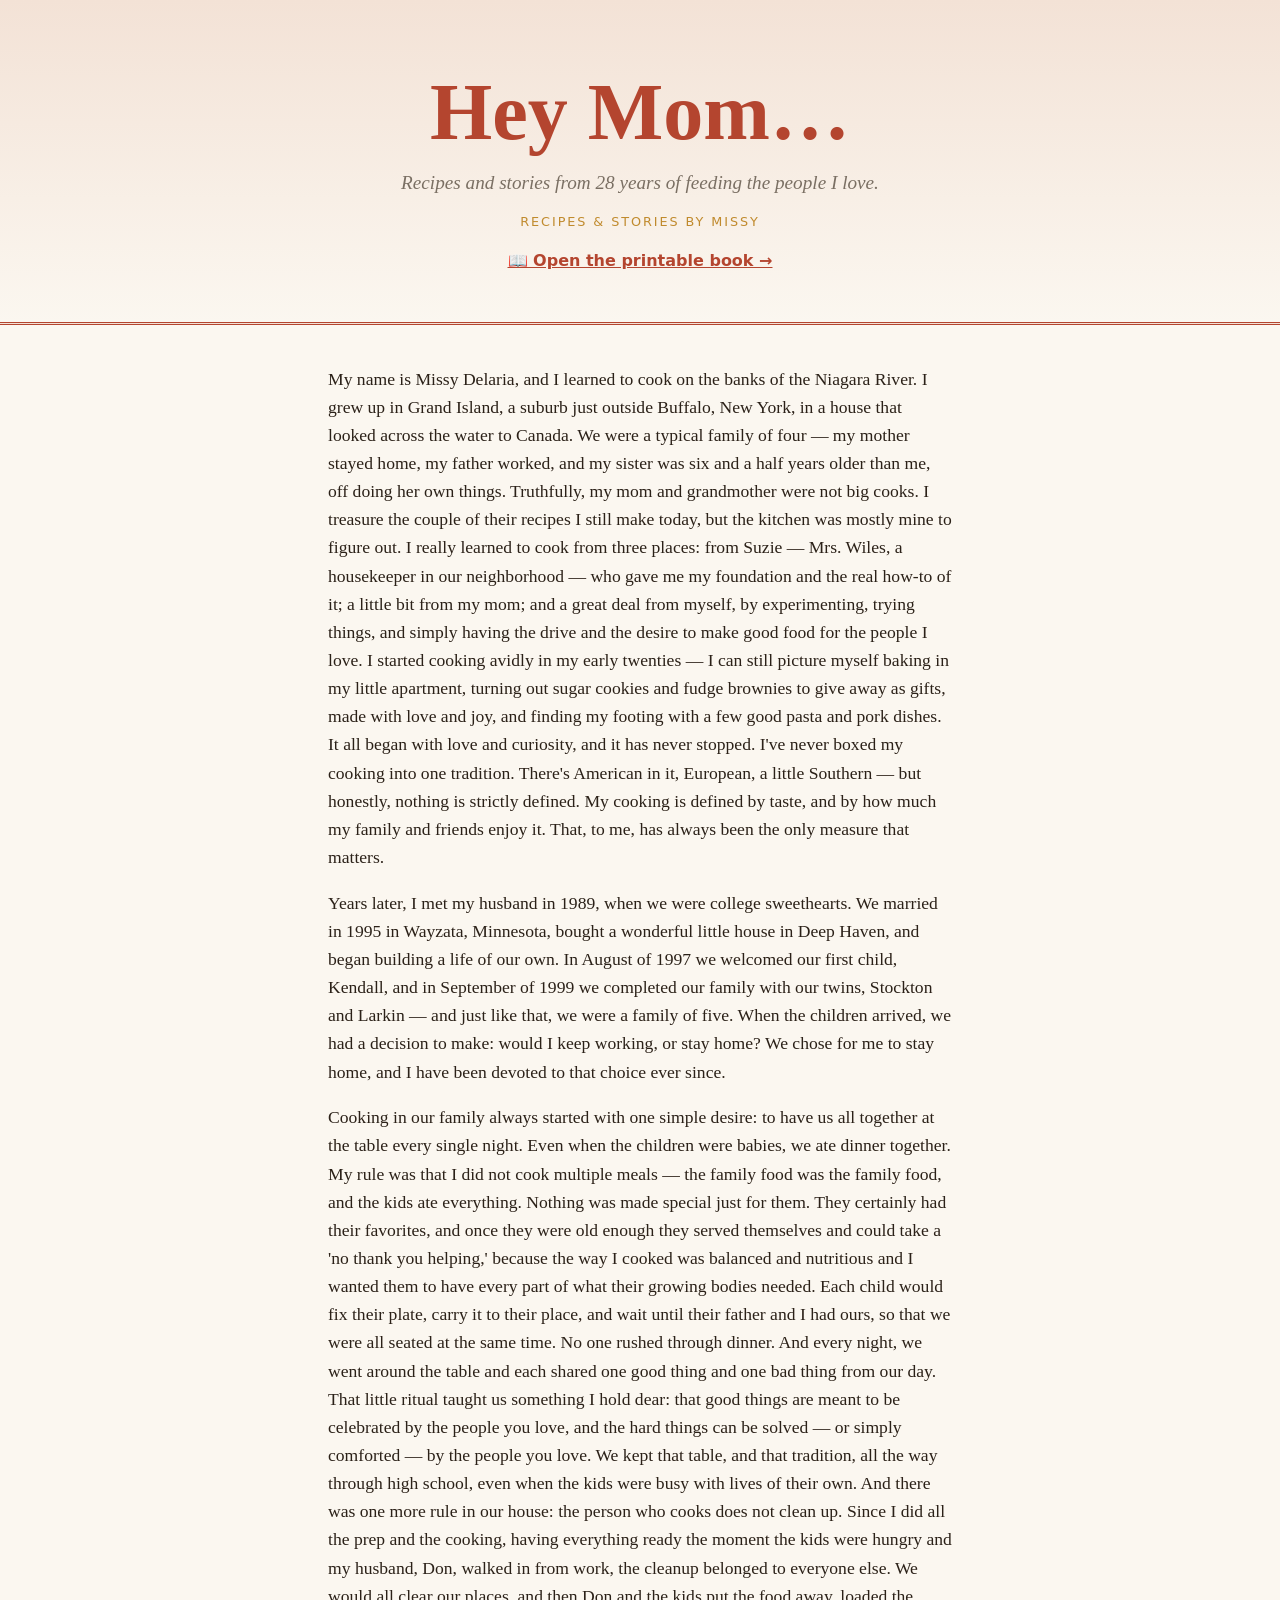
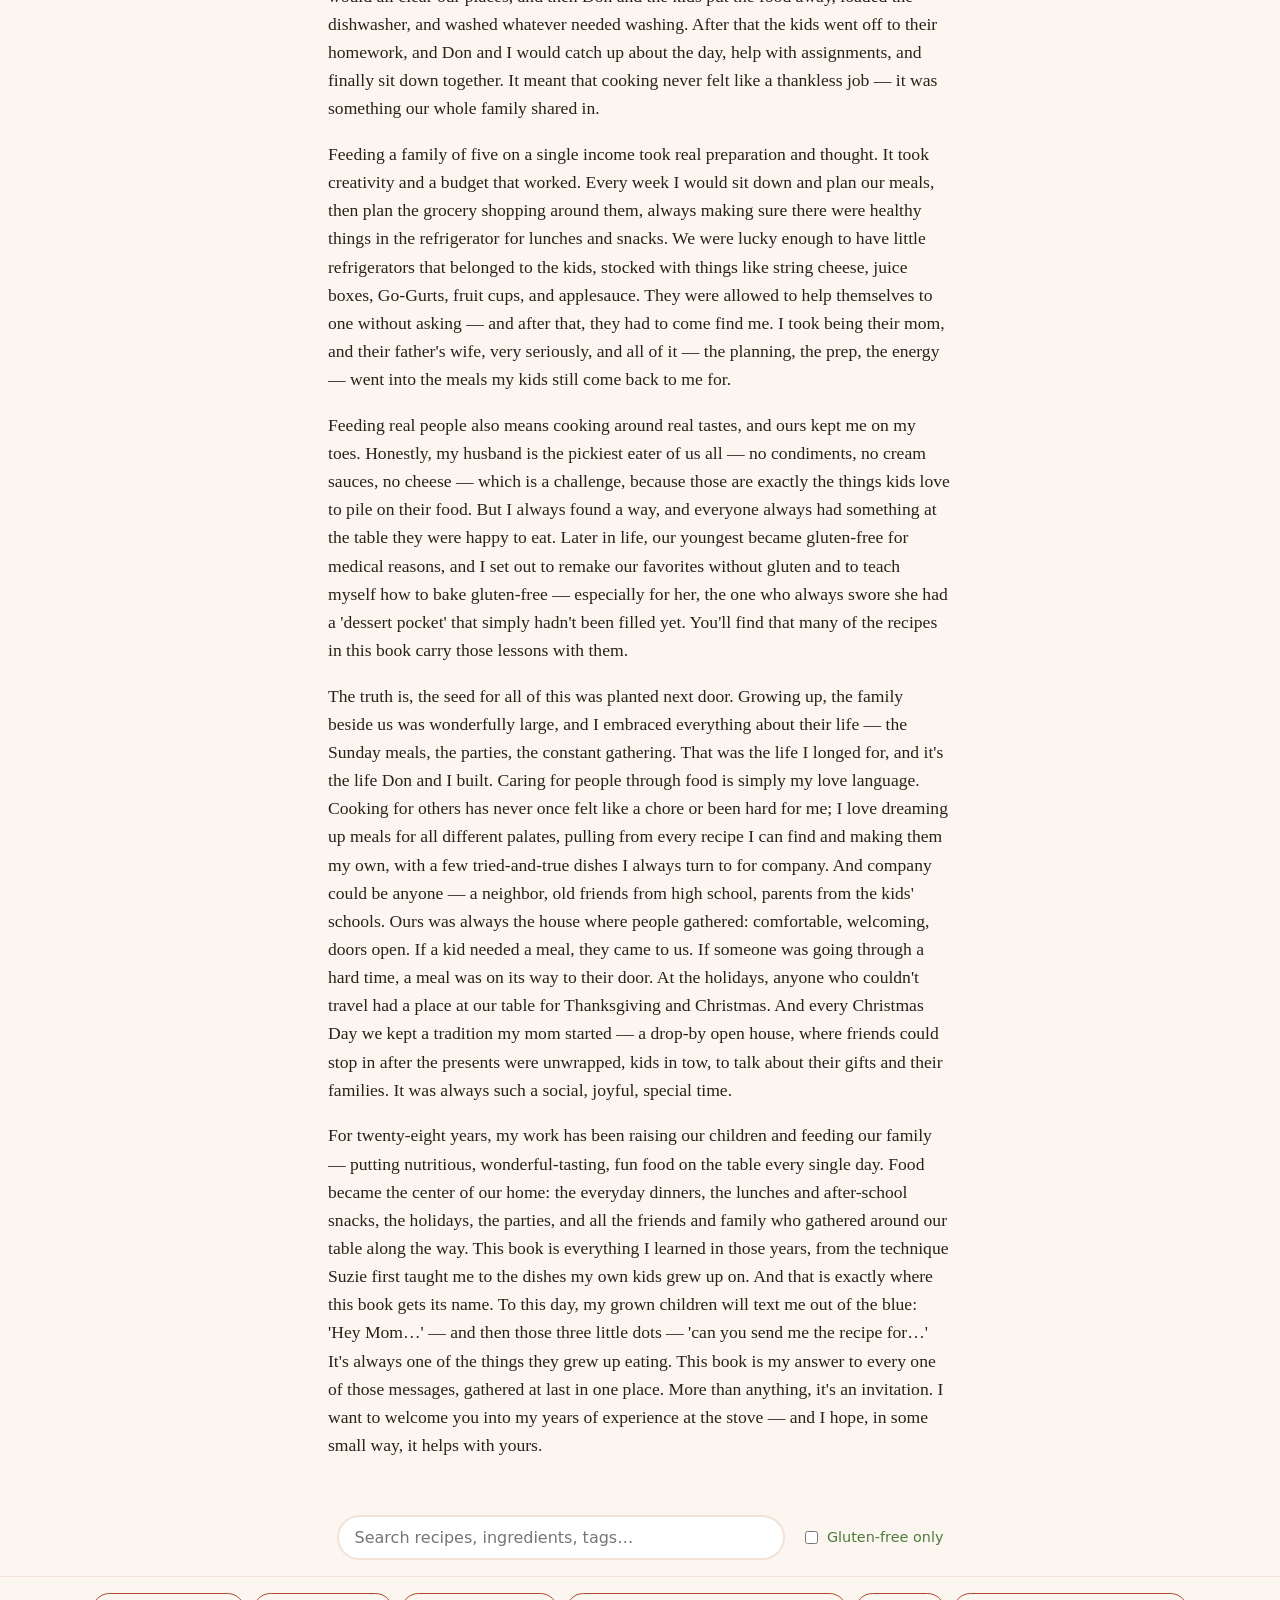
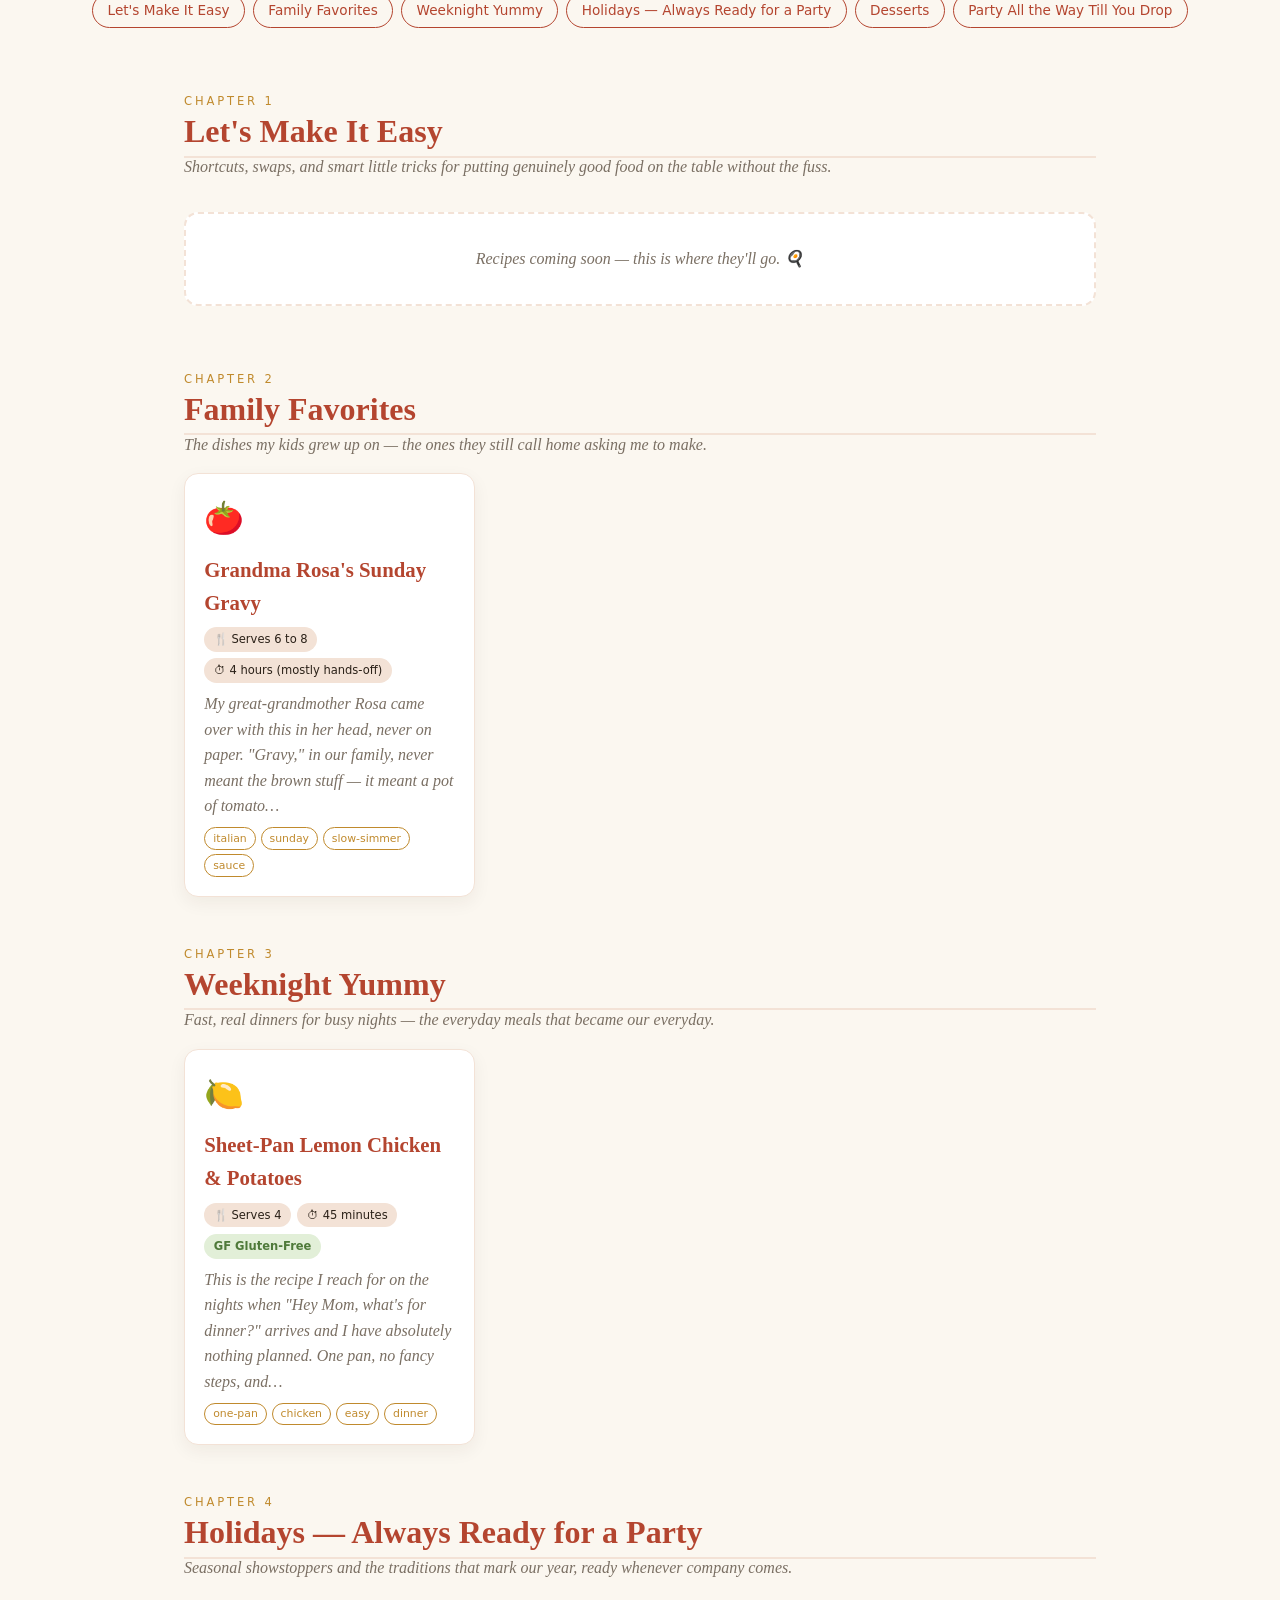
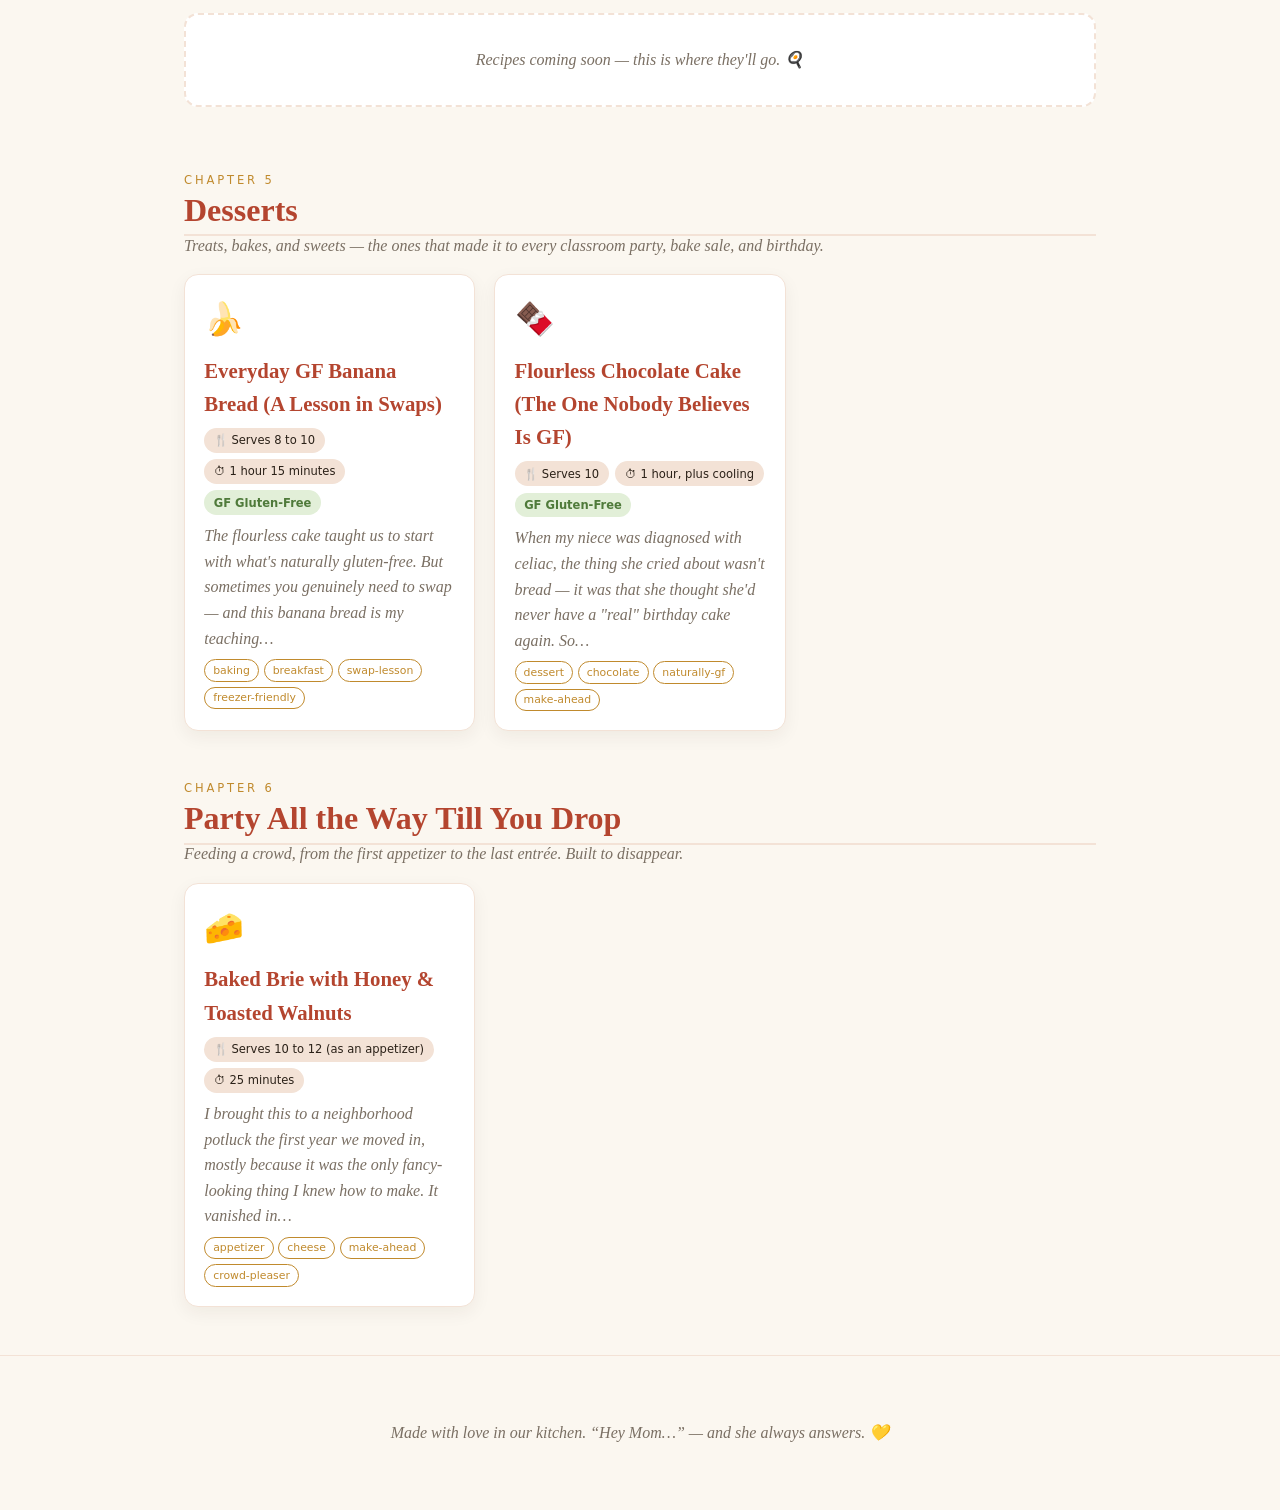
==== docs/index.html @ 6f86fcac "Add hospitality/love-language paragraph and Christmas open house to intro" ====
<!DOCTYPE html>
<html lang="en">
<head>
<meta charset="utf-8">
<meta name="viewport" content="width=device-width, initial-scale=1">
<title>Hey Mom… — Recipes and stories from 28 years of feeding the people I love.</title>
<link rel="stylesheet" href="styles.css">
</head>
<body class="web">
<header class="hero">
  <h1>Hey Mom…</h1>
  <p class="subtitle">Recipes and stories from 28 years of feeding the people I love.</p>
  <p class="byline">recipes &amp; stories by Missy</p>
  <p class="print-link"><a href="book.html">📖 Open the printable book →</a></p>
</header>

<section class="intro"><p>My name is Missy Delaria, and I learned to cook on the banks of the Niagara River. I grew up in Grand Island, a suburb just outside Buffalo, New York, in a house that looked across the water to Canada. We were a typical family of four — my mother stayed home, my father worked, and my sister was six and a half years older than me, off doing her own things. Truthfully, my mom and grandmother were not big cooks. I treasure the couple of their recipes I still make today, but the kitchen was mostly mine to figure out. I really learned to cook from three places: from Suzie — Mrs. Wiles, a housekeeper in our neighborhood — who gave me my foundation and the real how-to of it; a little bit from my mom; and a great deal from myself, by experimenting, trying things, and simply having the drive and the desire to make good food for the people I love. I started cooking avidly in my early twenties — I can still picture myself baking in my little apartment, turning out sugar cookies and fudge brownies to give away as gifts, made with love and joy, and finding my footing with a few good pasta and pork dishes. It all began with love and curiosity, and it has never stopped. I&#x27;ve never boxed my cooking into one tradition. There&#x27;s American in it, European, a little Southern — but honestly, nothing is strictly defined. My cooking is defined by taste, and by how much my family and friends enjoy it. That, to me, has always been the only measure that matters.</p><p>Years later, I met my husband in 1989, when we were college sweethearts. We married in 1995 in Wayzata, Minnesota, bought a wonderful little house in Deep Haven, and began building a life of our own. In August of 1997 we welcomed our first child, Kendall, and in September of 1999 we completed our family with our twins, Stockton and Larkin — and just like that, we were a family of five. When the children arrived, we had a decision to make: would I keep working, or stay home? We chose for me to stay home, and I have been devoted to that choice ever since.</p><p>Cooking in our family always started with one simple desire: to have us all together at the table every single night. Even when the children were babies, we ate dinner together. My rule was that I did not cook multiple meals — the family food was the family food, and the kids ate everything. Nothing was made special just for them. They certainly had their favorites, and once they were old enough they served themselves and could take a &#x27;no thank you helping,&#x27; because the way I cooked was balanced and nutritious and I wanted them to have every part of what their growing bodies needed. Each child would fix their plate, carry it to their place, and wait until their father and I had ours, so that we were all seated at the same time. No one rushed through dinner. And every night, we went around the table and each shared one good thing and one bad thing from our day. That little ritual taught us something I hold dear: that good things are meant to be celebrated by the people you love, and the hard things can be solved — or simply comforted — by the people you love. We kept that table, and that tradition, all the way through high school, even when the kids were busy with lives of their own. And there was one more rule in our house: the person who cooks does not clean up. Since I did all the prep and the cooking, having everything ready the moment the kids were hungry and my husband, Don, walked in from work, the cleanup belonged to everyone else. We would all clear our places, and then Don and the kids put the food away, loaded the dishwasher, and washed whatever needed washing. After that the kids went off to their homework, and Don and I would catch up about the day, help with assignments, and finally sit down together. It meant that cooking never felt like a thankless job — it was something our whole family shared in.</p><p>Feeding a family of five on a single income took real preparation and thought. It took creativity and a budget that worked. Every week I would sit down and plan our meals, then plan the grocery shopping around them, always making sure there were healthy things in the refrigerator for lunches and snacks. We were lucky enough to have little refrigerators that belonged to the kids, stocked with things like string cheese, juice boxes, Go-Gurts, fruit cups, and applesauce. They were allowed to help themselves to one without asking — and after that, they had to come find me. I took being their mom, and their father&#x27;s wife, very seriously, and all of it — the planning, the prep, the energy — went into the meals my kids still come back to me for.</p><p>Feeding real people also means cooking around real tastes, and ours kept me on my toes. Honestly, my husband is the pickiest eater of us all — no condiments, no cream sauces, no cheese — which is a challenge, because those are exactly the things kids love to pile on their food. But I always found a way, and everyone always had something at the table they were happy to eat. Later in life, our youngest became gluten-free for medical reasons, and I set out to remake our favorites without gluten and to teach myself how to bake gluten-free — especially for her, the one who always swore she had a &#x27;dessert pocket&#x27; that simply hadn&#x27;t been filled yet. You&#x27;ll find that many of the recipes in this book carry those lessons with them.</p><p>The truth is, the seed for all of this was planted next door. Growing up, the family beside us was wonderfully large, and I embraced everything about their life — the Sunday meals, the parties, the constant gathering. That was the life I longed for, and it&#x27;s the life Don and I built. Caring for people through food is simply my love language. Cooking for others has never once felt like a chore or been hard for me; I love dreaming up meals for all different palates, pulling from every recipe I can find and making them my own, with a few tried-and-true dishes I always turn to for company. And company could be anyone — a neighbor, old friends from high school, parents from the kids&#x27; schools. Ours was always the house where people gathered: comfortable, welcoming, doors open. If a kid needed a meal, they came to us. If someone was going through a hard time, a meal was on its way to their door. At the holidays, anyone who couldn&#x27;t travel had a place at our table for Thanksgiving and Christmas. And every Christmas Day we kept a tradition my mom started — a drop-by open house, where friends could stop in after the presents were unwrapped, kids in tow, to talk about their gifts and their families. It was always such a social, joyful, special time.</p><p>For twenty-eight years, my work has been raising our children and feeding our family — putting nutritious, wonderful-tasting, fun food on the table every single day. Food became the center of our home: the everyday dinners, the lunches and after-school snacks, the holidays, the parties, and all the friends and family who gathered around our table along the way. This book is everything I learned in those years, from the technique Suzie first taught me to the dishes my own kids grew up on. And that is exactly where this book gets its name. To this day, my grown children will text me out of the blue: &#x27;Hey Mom…&#x27; — and then those three little dots — &#x27;can you send me the recipe for…&#x27; It&#x27;s always one of the things they grew up eating. This book is my answer to every one of those messages, gathered at last in one place. More than anything, it&#x27;s an invitation. I want to welcome you into my years of experience at the stove — and I hope, in some small way, it helps with yours.</p></section>

<div class="controls">
  <input type="search" id="search" placeholder="Search recipes, ingredients, tags…" aria-label="Search recipes">
  <label class="gf-toggle"><input type="checkbox" id="gf-only"> Gluten-free only</label>
</div>

<nav class="section-nav"><a href="#let-s-make-it-easy">Let&#x27;s Make It Easy</a><a href="#family-favorites">Family Favorites</a><a href="#weeknight-yummy">Weeknight Yummy</a><a href="#holidays-always-ready-for-a-party">Holidays — Always Ready for a Party</a><a href="#desserts">Desserts</a><a href="#party-all-the-way-till-you-drop">Party All the Way Till You Drop</a></nav>

<main>
<section class="sec-block" id="let-s-make-it-easy"><p class="chapter-no">Chapter 1</p><h2>Let&#x27;s Make It Easy</h2><p class="sec-blurb">Shortcuts, swaps, and smart little tricks for putting genuinely good food on the table without the fuss.</p><div class="card-grid"><p class="coming-soon">Recipes coming soon — this is where they'll go. 🍳</p></div></section><section class="sec-block" id="family-favorites"><p class="chapter-no">Chapter 2</p><h2>Family Favorites</h2><p class="sec-blurb">The dishes my kids grew up on — the ones they still call home asking me to make.</p><div class="card-grid"><details class="card" data-gf="false" data-search="grandma rosa&#x27;s sunday gravy family favorites italian sunday slow-simmer sauce comfort"><summary><span class="card-hero">🍅</span><span class="card-title">Grandma Rosa&#x27;s Sunday Gravy</span><span class="card-meta"><span class="meta-chip">🍴 Serves 6 to 8</span><span class="meta-chip">⏱ 4 hours (mostly hands-off)</span></span><span class="card-teaser">My great-grandmother Rosa came over with this in her head, never on paper. &quot;Gravy,&quot; in our family, never meant the brown stuff — it meant a pot of tomato…</span><span class="tag-row"><span class="tag">italian</span><span class="tag">sunday</span><span class="tag">slow-simmer</span><span class="tag">sauce</span></span></summary><div class="card-body"><div class="story"><p>My great-grandmother Rosa came over with this in her head, never on paper. &quot;Gravy,&quot; in our family, never meant the brown stuff — it meant a pot of tomato sauce simmering with meat from before church until after. The whole house smelled like Sunday. The rule she gave my mother, who gave it to me, was this: never rush the gravy, and always taste it with bread you&#x27;ve torn, not cut. I have no idea why the bread has to be torn. I do it anyway.</p></div><div class="cook"><div class="ingredients"><h3>Ingredients</h3><ul><li>2 tablespoons olive oil</li><li>1 lb pork spare ribs or a pork shoulder chunk</li><li>6 Italian sausages</li><li>1 onion, finely chopped</li><li>4 cloves garlic, minced</li><li>2 tablespoons tomato paste</li><li>2 (28 oz) cans whole peeled tomatoes, crushed by hand</li><li>1 cup water (swirl it in the cans to get every bit)</li><li>2 teaspoons salt, plus more to taste</li><li>A small handful of fresh basil</li><li>A pinch of sugar, only if the tomatoes are sharp</li></ul></div><div class="steps"><h3>Steps</h3><ol><li>Heat the oil in a heavy pot. Brown the pork and sausage on all sides, then set them aside. Don&#x27;t crowd the pot.</li><li>Lower the heat. Cook the onion in the drippings until soft and golden, about 8 minutes, then add the garlic for one more minute.</li><li>Stir in the tomato paste and let it darken for a minute or two — this is where the deep flavor hides.</li><li>Add the crushed tomatoes, the swirl water, and the salt. Return the meat to the pot.</li><li>Bring to a bare bubble, then drop to the lowest simmer. Partly cover and cook 3 to 4 hours, stirring now and then so the bottom doesn&#x27;t catch.</li><li>Pull the meat out, tear the basil in, taste, and adjust salt (and that pinch of sugar if needed). Serve the sauce over pasta and the meat on a platter alongside.</li></ol></div></div><div class="make-your-own"><h3>✨ Make It Your Own</h3><ul><li>No pork? Use beef short ribs, meatballs, or skip the meat entirely and add mushrooms for body.</li><li>Want it weeknight-fast? Brown just the sausage, skip the long braise, and simmer 45 minutes.</li><li>We like it smooth; my sister likes it chunky. Blend half, or none, to your taste.</li><li>A parmesan rind dropped in while it simmers adds a savory depth that&#x27;s hard to name and easy to love.</li></ul></div><div class="notes"><h3>Notes</h3><p>This freezes beautifully. I make a double batch and freeze flat in bags so a Sunday dinner is never more than a reheat away.</p></div></div></details></div></section><section class="sec-block" id="weeknight-yummy"><p class="chapter-no">Chapter 3</p><h2>Weeknight Yummy</h2><p class="sec-blurb">Fast, real dinners for busy nights — the everyday meals that became our everyday.</p><div class="card-grid"><details class="card" data-gf="true" data-search="sheet-pan lemon chicken &amp; potatoes weeknight yummy one-pan chicken easy dinner kid-friendly"><summary><span class="card-hero">🍋</span><span class="card-title">Sheet-Pan Lemon Chicken &amp; Potatoes</span><span class="card-meta"><span class="meta-chip">🍴 Serves 4</span><span class="meta-chip">⏱ 45 minutes</span><span class="meta-chip gf">GF Gluten-Free</span></span><span class="card-teaser">This is the recipe I reach for on the nights when &quot;Hey Mom, what&#x27;s for dinner?&quot; arrives and I have absolutely nothing planned. One pan, no fancy steps, and…</span><span class="tag-row"><span class="tag">one-pan</span><span class="tag">chicken</span><span class="tag">easy</span><span class="tag">dinner</span></span></summary><div class="card-body"><div class="story"><p>This is the recipe I reach for on the nights when &quot;Hey Mom, what&#x27;s for dinner?&quot; arrives and I have absolutely nothing planned. One pan, no fancy steps, and the oven does the work while I referee homework. It has saved more weeknights than I can count, and it tastes like I tried much harder than I did.</p></div><div class="cook"><div class="ingredients"><h3>Ingredients</h3><ul><li>6 bone-in, skin-on chicken thighs</li><li>1.5 lbs baby potatoes, halved</li><li>1 lemon (half juiced, half sliced into thin rounds)</li><li>3 tablespoons olive oil</li><li>4 cloves garlic, smashed</li><li>1 teaspoon dried oregano</li><li>1 teaspoon salt</li><li>Plenty of black pepper</li><li>A handful of fresh parsley, chopped, to finish</li></ul></div><div class="steps"><h3>Steps</h3><ol><li>Heat the oven to 425°F (220°C).</li><li>On a large sheet pan, toss the potatoes with 2 tablespoons oil, half the garlic, salt, and pepper. Push them to the edges.</li><li>Rub the chicken with the remaining oil, oregano, lemon juice, salt, and pepper. Nestle it skin-side up in the middle, tuck the lemon slices and remaining garlic around it.</li><li>Roast 35 to 40 minutes, until the chicken reads 175°F and the skin is crisp and the potatoes are tender.</li><li>Scatter parsley over the top and bring the whole pan to the table.</li></ol></div></div><div class="make-your-own"><h3>✨ Make It Your Own</h3><ul><li>Swap the potatoes for any sturdy vegetable — carrots, fennel, green beans (add green beans in the last 15 minutes so they don&#x27;t shrivel).</li><li>Boneless thighs work too; just check them at 25 minutes.</li><li>Make it Greek with a handful of olives and a crumble of feta at the end, or Moroccan with a teaspoon of cumin and a pinch of cinnamon.</li><li>This is already gluten-free — serve it with crusty bread only if your table can have it.</li></ul></div><div class="notes"><h3>Notes</h3><p>The lemon slices get a little crispy and caramelized in the oven. The kids fight over them. Make extra.</p></div></div></details></div></section><section class="sec-block" id="holidays-always-ready-for-a-party"><p class="chapter-no">Chapter 4</p><h2>Holidays — Always Ready for a Party</h2><p class="sec-blurb">Seasonal showstoppers and the traditions that mark our year, ready whenever company comes.</p><div class="card-grid"><p class="coming-soon">Recipes coming soon — this is where they'll go. 🍳</p></div></section><section class="sec-block" id="desserts"><p class="chapter-no">Chapter 5</p><h2>Desserts</h2><p class="sec-blurb">Treats, bakes, and sweets — the ones that made it to every classroom party, bake sale, and birthday.</p><div class="card-grid"><details class="card" data-gf="true" data-search="everyday gf banana bread (a lesson in swaps) desserts baking breakfast swap-lesson freezer-friendly kid-friendly"><summary><span class="card-hero">🍌</span><span class="card-title">Everyday GF Banana Bread (A Lesson in Swaps)</span><span class="card-meta"><span class="meta-chip">🍴 Serves 8 to 10</span><span class="meta-chip">⏱ 1 hour 15 minutes</span><span class="meta-chip gf">GF Gluten-Free</span></span><span class="card-teaser">The flourless cake taught us to start with what&#x27;s naturally gluten-free. But sometimes you genuinely need to swap — and this banana bread is my teaching…</span><span class="tag-row"><span class="tag">baking</span><span class="tag">breakfast</span><span class="tag">swap-lesson</span><span class="tag">freezer-friendly</span></span></summary><div class="card-body"><div class="story"><p>The flourless cake taught us to start with what&#x27;s naturally gluten-free. But sometimes you genuinely need to swap — and this banana bread is my teaching loaf for exactly that. The secret isn&#x27;t one magic flour; it&#x27;s understanding what gluten <em>did</em> in the original recipe (it gave structure and a little chew) and replacing that job, not just the flour. A good 1:1 GF blend that already contains xanthan gum does most of the work. The rest is a few small habits. Once you learn them here, you can convert almost any quick bread, muffin, or pancake in your old recipe box.</p></div><div class="cook"><div class="ingredients"><h3>Ingredients</h3><ul><li>3 very ripe bananas, mashed (the browner, the better)</li><li>1/3 cup melted butter or neutral oil</li><li>3/4 cup brown sugar</li><li>2 large eggs</li><li>1 teaspoon vanilla</li><li>1 3/4 cups gluten-free 1:1 baking flour (one that includes xanthan gum)</li><li>1 teaspoon baking soda</li><li>1/2 teaspoon salt</li><li>1/2 teaspoon cinnamon</li></ul></div><div class="steps"><h3>Steps</h3><ol><li>Heat the oven to 350°F (175°C) and line a loaf pan with parchment.</li><li>Mash the bananas in a big bowl, then stir in the melted butter, brown sugar, eggs, and vanilla.</li><li>Add the GF flour, baking soda, salt, and cinnamon. Stir just until no dry streaks remain — GF batters don&#x27;t get tough, but overmixing still makes them gummy.</li><li><strong>The key teaching:</strong> let the batter rest 10 to 15 minutes before baking. This lets the GF starches hydrate, which is the difference between gritty and tender.</li><li>Pour into the pan and bake 55 to 65 minutes, until a toothpick comes out clean. GF loaves often need a few extra minutes — trust the toothpick, not the clock.</li><li>Cool in the pan 15 minutes, then lift out and cool fully before slicing (slicing warm GF bread makes it crumble).</li></ol></div></div><div class="make-your-own"><h3>✨ Make It Your Own</h3><ul><li><strong>The swap lesson, generalized:</strong> to convert one of your own quick breads, replace the wheat flour 1:1 with a GF blend, add a 10-minute batter rest, and expect a slightly longer bake. That&#x27;s 90% of it.</li><li>Fold in chocolate chips, walnuts, or blueberries.</li><li>No GF blend on hand? A mix of 1 cup oat flour + 3/4 cup almond flour works, though the crumb is denser.</li><li>Make it dairy-free with oil, and confirm your oats/flours are certified GF if needed.</li></ul></div><div class="notes"><h3>Notes</h3><p>Slices freeze perfectly. I wrap them individually so a GF breakfast is one toaster-cycle away on a busy morning.</p></div></div></details><details class="card" data-gf="true" data-search="flourless chocolate cake (the one nobody believes is gf) desserts dessert chocolate naturally-gf make-ahead celebration"><summary><span class="card-hero">🍫</span><span class="card-title">Flourless Chocolate Cake (The One Nobody Believes Is GF)</span><span class="card-meta"><span class="meta-chip">🍴 Serves 10</span><span class="meta-chip">⏱ 1 hour, plus cooling</span><span class="meta-chip gf">GF Gluten-Free</span></span><span class="card-teaser">When my niece was diagnosed with celiac, the thing she cried about wasn&#x27;t bread — it was that she thought she&#x27;d never have a &quot;real&quot; birthday cake again. So…</span><span class="tag-row"><span class="tag">dessert</span><span class="tag">chocolate</span><span class="tag">naturally-gf</span><span class="tag">make-ahead</span></span></summary><div class="card-body"><div class="story"><p>When my niece was diagnosed with celiac, the thing she cried about wasn&#x27;t bread — it was that she thought she&#x27;d never have a &quot;real&quot; birthday cake again. So I went looking, and I learned the most freeing lesson in gluten-free baking: the best GF desserts often aren&#x27;t substitutes at all. This cake never had flour to begin with. She blew out the candles, took one bite, and said &quot;this is better.&quot; It is. This is the first of my gluten-free teachings: start with what&#x27;s naturally gluten-free before you reach for a swap.</p></div><div class="cook"><div class="ingredients"><h3>Ingredients</h3><ul><li>8 oz good dark chocolate (70%), chopped</li><li>1 cup (2 sticks) unsalted butter</li><li>1 1/4 cups granulated sugar</li><li>1/2 teaspoon salt</li><li>1 tablespoon vanilla extract</li><li>6 large eggs</li><li>1 cup unsweetened cocoa powder, plus more for dusting</li></ul></div><div class="steps"><h3>Steps</h3><ol><li>Heat the oven to 350°F (175°C). Butter a 9-inch springform pan and line the bottom with parchment.</li><li>Melt the chocolate and butter together gently — a double boiler or short microwave bursts — and stir smooth.</li><li>Whisk in the sugar, salt, and vanilla. Let it cool for a couple of minutes so it doesn&#x27;t cook the eggs.</li><li>Whisk in the eggs one at a time until the batter is glossy, then sift in the cocoa and fold just until combined.</li><li>Pour into the pan and bake 35 to 40 minutes, until the top is set with a thin crust and the center is just barely firm.</li><li>Cool completely in the pan, then dust with cocoa. It&#x27;s even better the next day.</li></ol></div></div><div class="make-your-own"><h3>✨ Make It Your Own</h3><ul><li>A teaspoon of espresso powder deepens the chocolate without tasting like coffee.</li><li>Add the grated zest of an orange, or a pinch of cinnamon and cayenne for a Mexican-chocolate version.</li><li>Serve with whipped cream and raspberries, or a scoop of ice cream for the kids.</li><li>Naturally gluten-free already — just confirm your cocoa and chocolate are certified GF if cross-contamination is a concern.</li></ul></div><div class="notes"><h3>Notes</h3><p>A clean knife wiped between slices gives those bakery-perfect wedges. Warm the knife under hot water for the cleanest cut.</p></div></div></details></div></section><section class="sec-block" id="party-all-the-way-till-you-drop"><p class="chapter-no">Chapter 6</p><h2>Party All the Way Till You Drop</h2><p class="sec-blurb">Feeding a crowd, from the first appetizer to the last entrée. Built to disappear.</p><div class="card-grid"><details class="card" data-gf="false" data-search="baked brie with honey &amp; toasted walnuts party all the way till you drop appetizer cheese make-ahead crowd-pleaser holiday"><summary><span class="card-hero">🧀</span><span class="card-title">Baked Brie with Honey &amp; Toasted Walnuts</span><span class="card-meta"><span class="meta-chip">🍴 Serves 10 to 12 (as an appetizer)</span><span class="meta-chip">⏱ 25 minutes</span></span><span class="card-teaser">I brought this to a neighborhood potluck the first year we moved in, mostly because it was the only fancy-looking thing I knew how to make. It vanished in…</span><span class="tag-row"><span class="tag">appetizer</span><span class="tag">cheese</span><span class="tag">make-ahead</span><span class="tag">crowd-pleaser</span></span></summary><div class="card-body"><div class="story"><p>I brought this to a neighborhood potluck the first year we moved in, mostly because it was the only fancy-looking thing I knew how to make. It vanished in about nine minutes, and three people asked for the recipe before I had my coat off. It has been my &quot;introduce myself to new people&quot; dish ever since. It looks like effort; it is barely any.</p></div><div class="cook"><div class="ingredients"><h3>Ingredients</h3><ul><li>1 wheel of brie (8 to 12 oz)</li><li>1/3 cup honey</li><li>1/2 cup walnuts, roughly chopped</li><li>2 tablespoons dried cranberries</li><li>A sprig of fresh rosemary, leaves chopped</li><li>Crackers, sliced baguette, and apple slices, to serve</li></ul></div><div class="steps"><h3>Steps</h3><ol><li>Heat the oven to 350°F (175°C). Place the brie on a parchment-lined baking dish (or a small cast-iron skillet for drama).</li><li>Bake 12 to 15 minutes, until the center gives way when you press it gently — soft but not collapsed.</li><li>While it bakes, toast the walnuts in a dry pan until fragrant, about 4 minutes.</li><li>Move the warm brie to a serving board. Drizzle with honey, then pile on the walnuts, cranberries, and rosemary.</li><li>Serve immediately with crackers, bread, and apple slices for dipping and scooping.</li></ol></div></div><div class="make-your-own"><h3>✨ Make It Your Own</h3><ul><li>For a gluten-free spread, serve with seed crackers, apple and pear slices, and cucumber rounds instead of bread.</li><li>Swap the topping with the seasons: figs and balsamic in late summer, hot pepper jelly for a kick, or brown sugar and pecans for a dessert-y version.</li><li>Wrap the whole wheel in puff pastry before baking if you want the showstopper version (not gluten-free).</li></ul></div><div class="notes"><h3>Notes</h3><p>You can assemble the toppings ahead and bake the brie right as guests arrive. Warm cheese waits for no one — serve it the moment it hits the board.</p></div></div></details></div></section>
<p class="no-results" id="no-results" hidden>No recipes match that search yet. Try fewer words.</p>
</main>

<footer>
  <p>Made with love in our kitchen. “Hey Mom…” — and she always answers. 💛</p>
</footer>

<script>
const search = document.getElementById('search');
const gfOnly = document.getElementById('gf-only');
const cards = Array.from(document.querySelectorAll('.card'));
const blocks = Array.from(document.querySelectorAll('.sec-block'));
const noResults = document.getElementById('no-results');

function applyFilters() {
  const q = search.value.trim().toLowerCase();
  const gf = gfOnly.checked;
  let visible = 0;
  cards.forEach(card => {
    const matchesText = !q || card.dataset.search.includes(q);
    const matchesGf = !gf || card.dataset.gf === 'true';
    const show = matchesText && matchesGf;
    card.hidden = !show;
    if (show) visible++;
  });
  blocks.forEach(block => {
    const any = block.querySelectorAll('.card:not([hidden])').length > 0;
    block.hidden = !any;
  });
  noResults.hidden = visible !== 0;
}

search.addEventListener('input', applyFilters);
gfOnly.addEventListener('change', applyFilters);
</script>
</body>
</html>
---- docs/styles.css ----
:root {
  --ink: #2b2118;
  --paper: #fbf7f0;
  --accent: #b4452f;
  --accent-soft: #f3e2d6;
  --gold: #c08a2d;
  --green: #4f7a3a;
  --muted: #7a6f63;
  --serif: 'Iowan Old Style', 'Palatino Linotype', Palatino, Georgia, serif;
  --sans: 'Avenir Next', 'Segoe UI', system-ui, sans-serif;
}

* { box-sizing: border-box; }

body {
  margin: 0;
  color: var(--ink);
  background: var(--paper);
  font-family: var(--serif);
  line-height: 1.6;
}

h1, h2, h3 { font-family: var(--serif); line-height: 1.2; }

a { color: var(--accent); }

/* ---------- Web hero ---------- */
.hero {
  text-align: center;
  padding: 4rem 1.5rem 2rem;
  background: linear-gradient(180deg, var(--accent-soft), var(--paper));
  border-bottom: 3px double var(--accent);
}
.hero h1 { font-size: clamp(2.8rem, 8vw, 5rem); margin: 0; color: var(--accent); }
.subtitle { font-style: italic; font-size: 1.2rem; color: var(--muted); margin: .5rem auto; max-width: 36rem; }
.byline { font-family: var(--sans); letter-spacing: .15em; text-transform: uppercase; font-size: .8rem; color: var(--gold); }
.print-link a { font-family: var(--sans); font-weight: 600; }

.intro {
  max-width: 42rem;
  margin: 2.5rem auto;
  padding: 0 1.5rem;
  font-size: 1.1rem;
}

/* ---------- Controls ---------- */
.controls {
  position: sticky;
  top: 0;
  z-index: 10;
  display: flex;
  flex-wrap: wrap;
  gap: 1rem;
  align-items: center;
  justify-content: center;
  padding: 1rem;
  background: rgba(251, 247, 240, .95);
  backdrop-filter: blur(6px);
  border-bottom: 1px solid var(--accent-soft);
}
#search {
  font-family: var(--sans);
  font-size: 1rem;
  padding: .7rem 1rem;
  width: min(28rem, 80vw);
  border: 2px solid var(--accent-soft);
  border-radius: 999px;
  background: #fff;
}
#search:focus { outline: none; border-color: var(--accent); }
.gf-toggle { font-family: var(--sans); font-size: .9rem; color: var(--green); display: flex; align-items: center; gap: .4rem; }

.section-nav {
  display: flex;
  flex-wrap: wrap;
  gap: .5rem;
  justify-content: center;
  padding: 1rem;
}
.section-nav a {
  font-family: var(--sans);
  font-size: .85rem;
  text-decoration: none;
  padding: .35rem .9rem;
  border: 1px solid var(--accent);
  border-radius: 999px;
}
.section-nav a:hover { background: var(--accent); color: #fff; }

main { max-width: 60rem; margin: 0 auto; padding: 0 1.5rem 3rem; }

.sec-block { margin-top: 3rem; }
.sec-block h2 { color: var(--accent); font-size: 2rem; border-bottom: 2px solid var(--accent-soft); padding-bottom: .3rem; margin: .1rem 0; }
.sec-blurb { font-style: italic; color: var(--muted); margin-top: -.3rem; }
.chapter-no { font-family: var(--sans); letter-spacing: .25em; text-transform: uppercase; font-size: .72rem; color: var(--gold); margin: 0; }
.coming-soon { grid-column: 1 / -1; text-align: center; color: var(--muted); font-style: italic; background: #fff; border: 2px dashed var(--accent-soft); border-radius: 14px; padding: 2rem; }

.card-grid { display: grid; grid-template-columns: repeat(auto-fill, minmax(16rem, 1fr)); gap: 1.2rem; }

.card {
  background: #fff;
  border: 1px solid var(--accent-soft);
  border-radius: 14px;
  box-shadow: 0 6px 18px rgba(43, 33, 24, .06);
  overflow: hidden;
  transition: transform .15s ease, box-shadow .15s ease;
}
.card[open] { grid-column: 1 / -1; box-shadow: 0 10px 30px rgba(43, 33, 24, .12); }
.card:hover { transform: translateY(-2px); }
.card summary { list-style: none; cursor: pointer; padding: 1.2rem; display: grid; gap: .5rem; }
.card summary::-webkit-details-marker { display: none; }
.card-hero { font-size: 2rem; }
.card-title { font-size: 1.3rem; font-weight: 700; color: var(--accent); }
.card-meta { display: flex; flex-wrap: wrap; gap: .4rem; }
.meta-chip { font-family: var(--sans); font-size: .72rem; background: var(--accent-soft); padding: .2rem .6rem; border-radius: 999px; color: var(--ink); }
.meta-chip.gf { background: #e2efd8; color: var(--green); font-weight: 700; }
.card-teaser { color: var(--muted); font-style: italic; }
.tag-row { display: flex; flex-wrap: wrap; gap: .3rem; }
.tag { font-family: var(--sans); font-size: .68rem; color: var(--gold); border: 1px solid var(--gold); padding: .1rem .5rem; border-radius: 999px; }

.card-body { padding: 0 1.5rem 1.5rem; border-top: 1px dashed var(--accent-soft); }

.no-results { text-align: center; color: var(--muted); font-style: italic; margin-top: 3rem; }

/* ---------- Shared recipe content ---------- */
.story { font-style: italic; color: #5a4a3a; margin: 1.2rem 0; }
.cook { display: grid; grid-template-columns: 1fr 1.4fr; gap: 1.5rem; margin: 1rem 0; }
.cook h3, .make-your-own h3, .notes h3 { color: var(--accent); font-size: 1.1rem; margin-bottom: .4rem; }
.ingredients ul { list-style: none; padding-left: 0; }
.ingredients li { padding: .3rem 0; border-bottom: 1px dotted var(--accent-soft); }
.steps ol { padding-left: 1.2rem; }
.steps li { margin-bottom: .6rem; }
.make-your-own {
  background: linear-gradient(135deg, #fdf6e9, #f6ead9);
  border-left: 4px solid var(--gold);
  border-radius: 0 10px 10px 0;
  padding: 1rem 1.2rem;
  margin: 1.2rem 0;
}
.make-your-own h3 { color: var(--gold); }
.notes { color: var(--muted); margin-top: 1rem; }

footer { text-align: center; padding: 3rem 1.5rem; color: var(--muted); font-style: italic; border-top: 1px solid var(--accent-soft); }

@media (max-width: 640px) {
  .cook { grid-template-columns: 1fr; }
}

/* ---------- Printable book ---------- */
body.book { background: #fff; }
.toolbar {
  display: flex; justify-content: space-between; align-items: center;
  padding: 1rem 1.5rem; position: sticky; top: 0; background: #fff;
  border-bottom: 1px solid var(--accent-soft); font-family: var(--sans);
}
.toolbar button { font: inherit; cursor: pointer; background: var(--accent); color: #fff; border: none; padding: .6rem 1.2rem; border-radius: 999px; }
.book .cover, .book .book-intro, .book .toc, .book .book-recipe, .book .book-section-divider {
  max-width: 42rem; margin: 0 auto; padding: 2rem 1.5rem;
}
.book .cover { text-align: center; padding-top: 5rem; }
.book .cover h1 { font-size: 4rem; color: var(--accent); margin: 0; }
.book .toc ul { list-style: none; padding-left: 0; }
.toc-section { font-weight: 700; color: var(--accent); margin-top: 1rem; }
.toc-recipe { margin-left: 1rem; padding: .15rem 0; }
.book-section-divider { text-align: center; }
.book-section-divider h2 { color: var(--accent); font-size: 2.4rem; }
.recipe-head { text-align: center; border-bottom: 2px solid var(--accent-soft); padding-bottom: 1rem; }
.recipe-hero { font-size: 2.5rem; display: block; }
.recipe-head h2 { color: var(--accent); margin: .3rem 0; }
.recipe-meta { display: flex; gap: .5rem; justify-content: center; flex-wrap: wrap; }

@media print {
  .no-print { display: none !important; }
  body.book { font-size: 11pt; }
  .book .cover { page-break-after: always; }
  .book .toc { page-break-after: always; }
  .book-section-divider { page-break-before: always; padding-top: 6rem; }
  .book-recipe { page-break-before: always; }
  .make-your-own { background: #f6ead9 !important; -webkit-print-color-adjust: exact; print-color-adjust: exact; }
  a { color: var(--ink); text-decoration: none; }
  @page { margin: 2cm; }
}
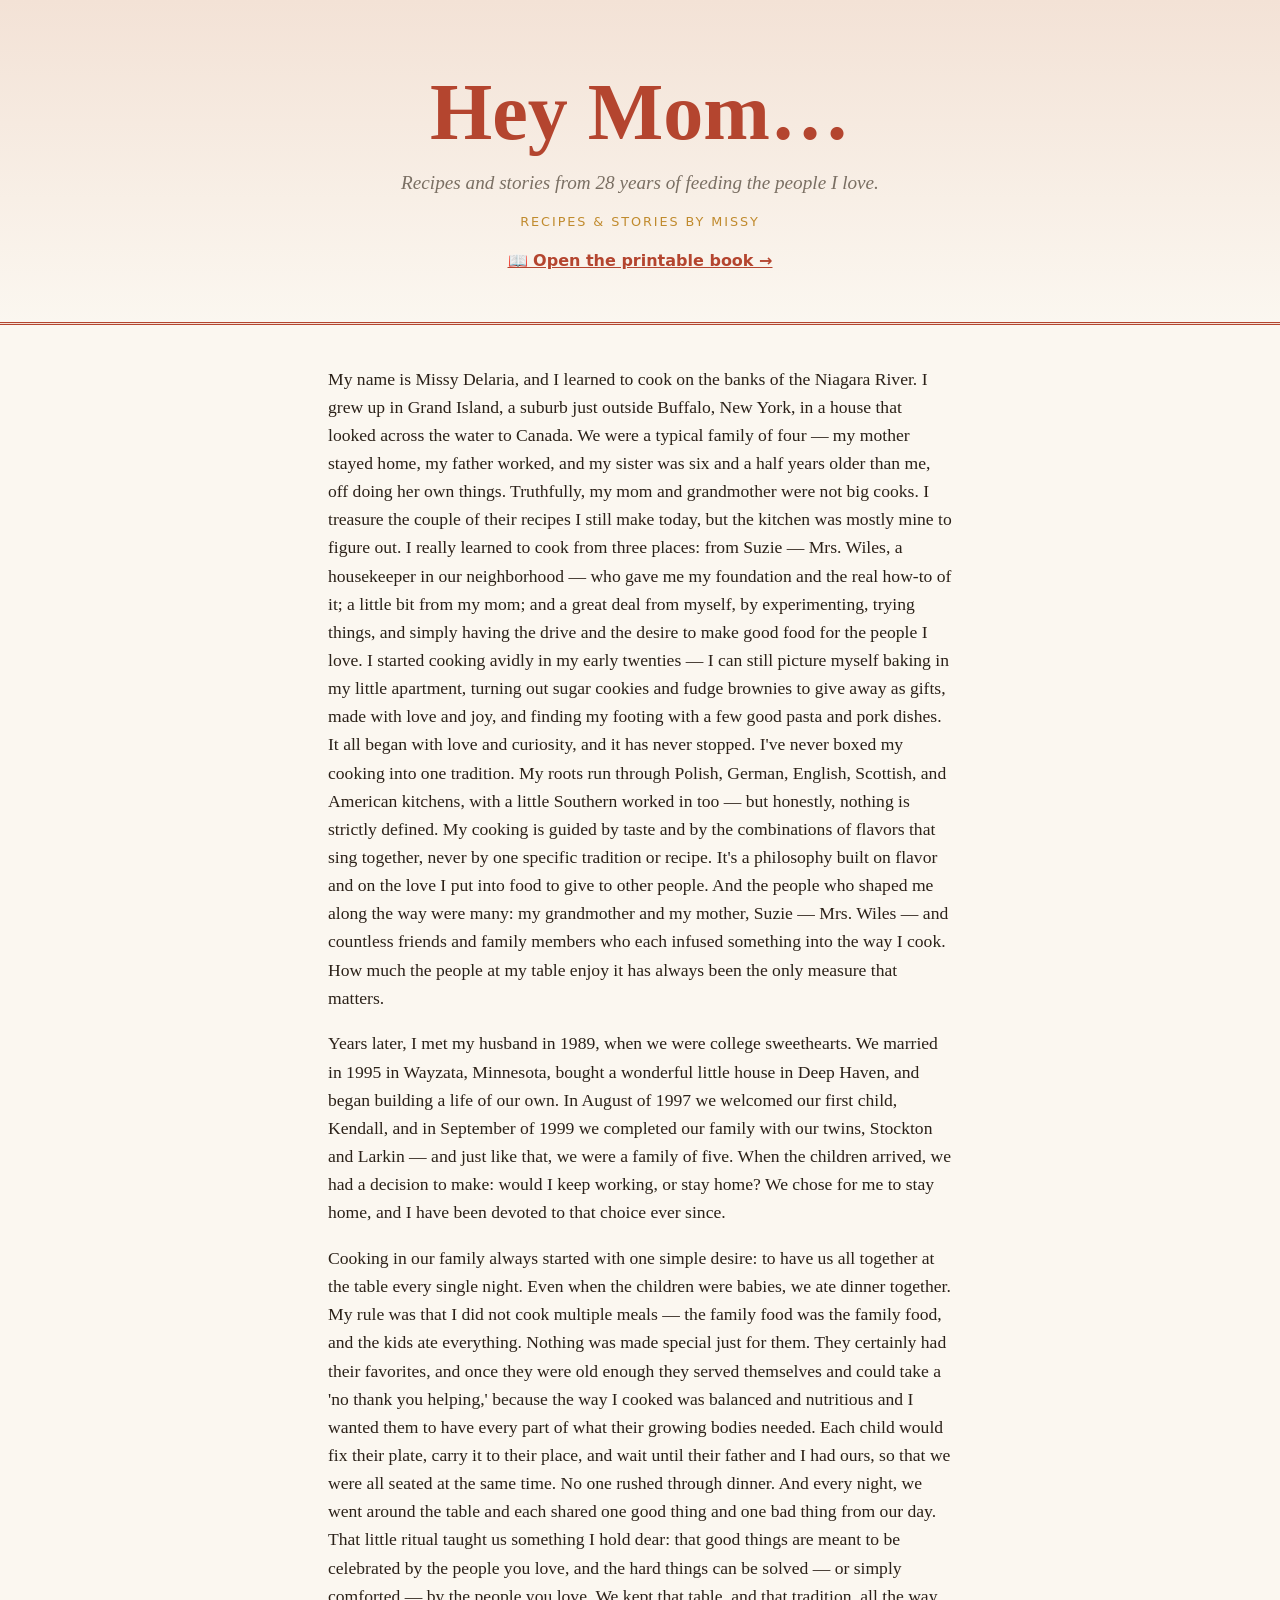
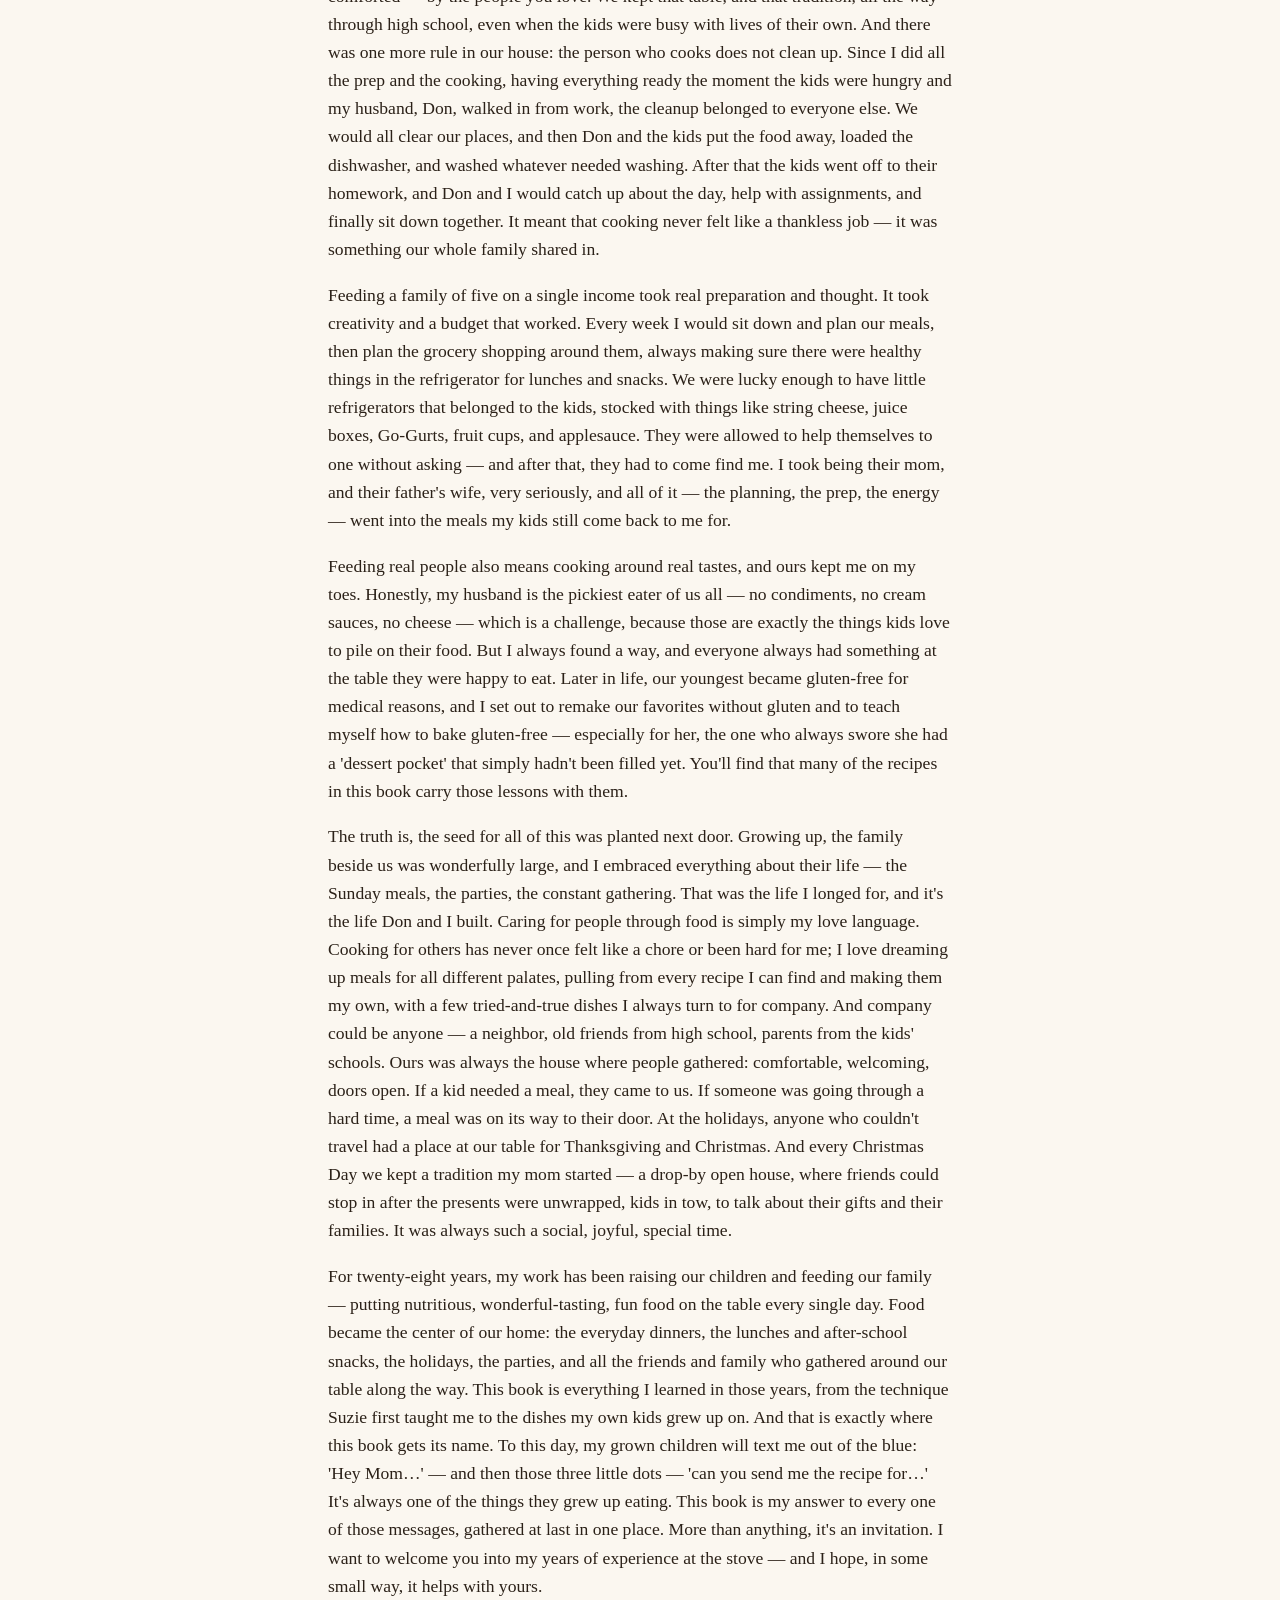
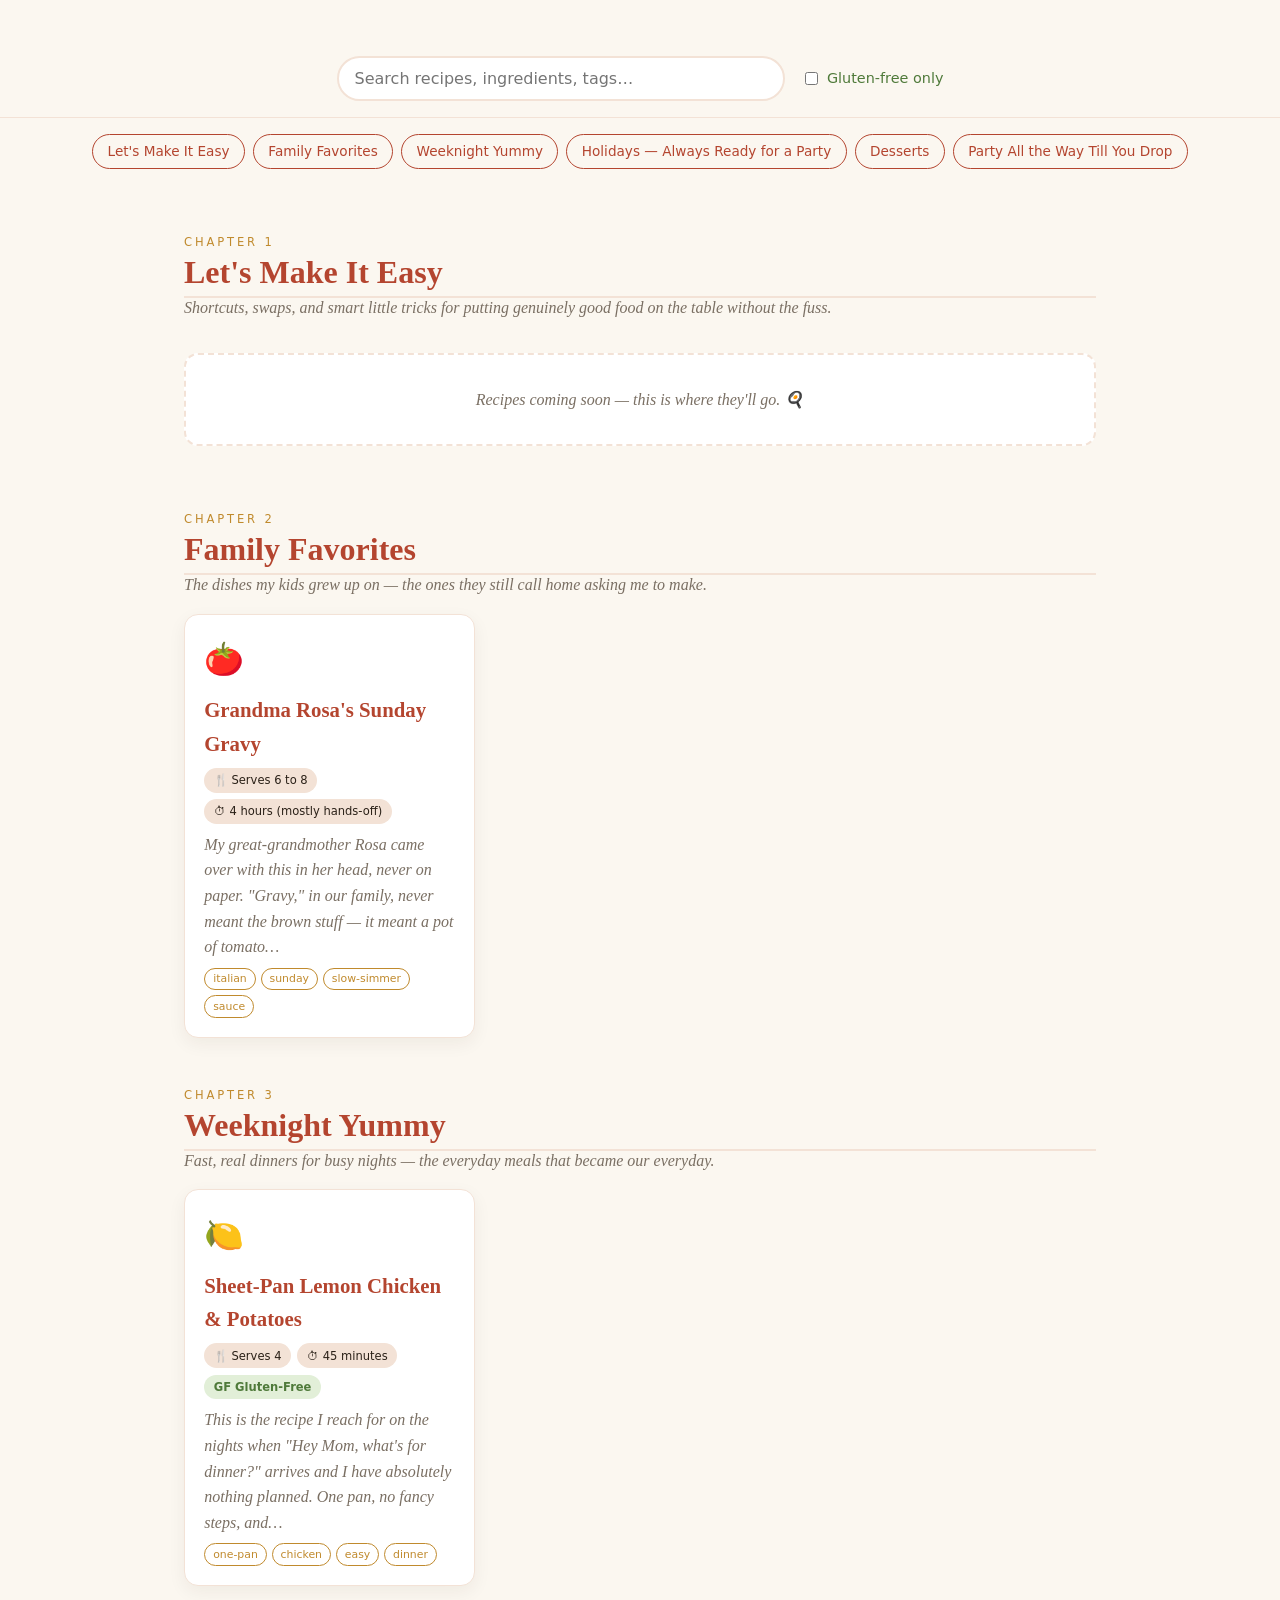
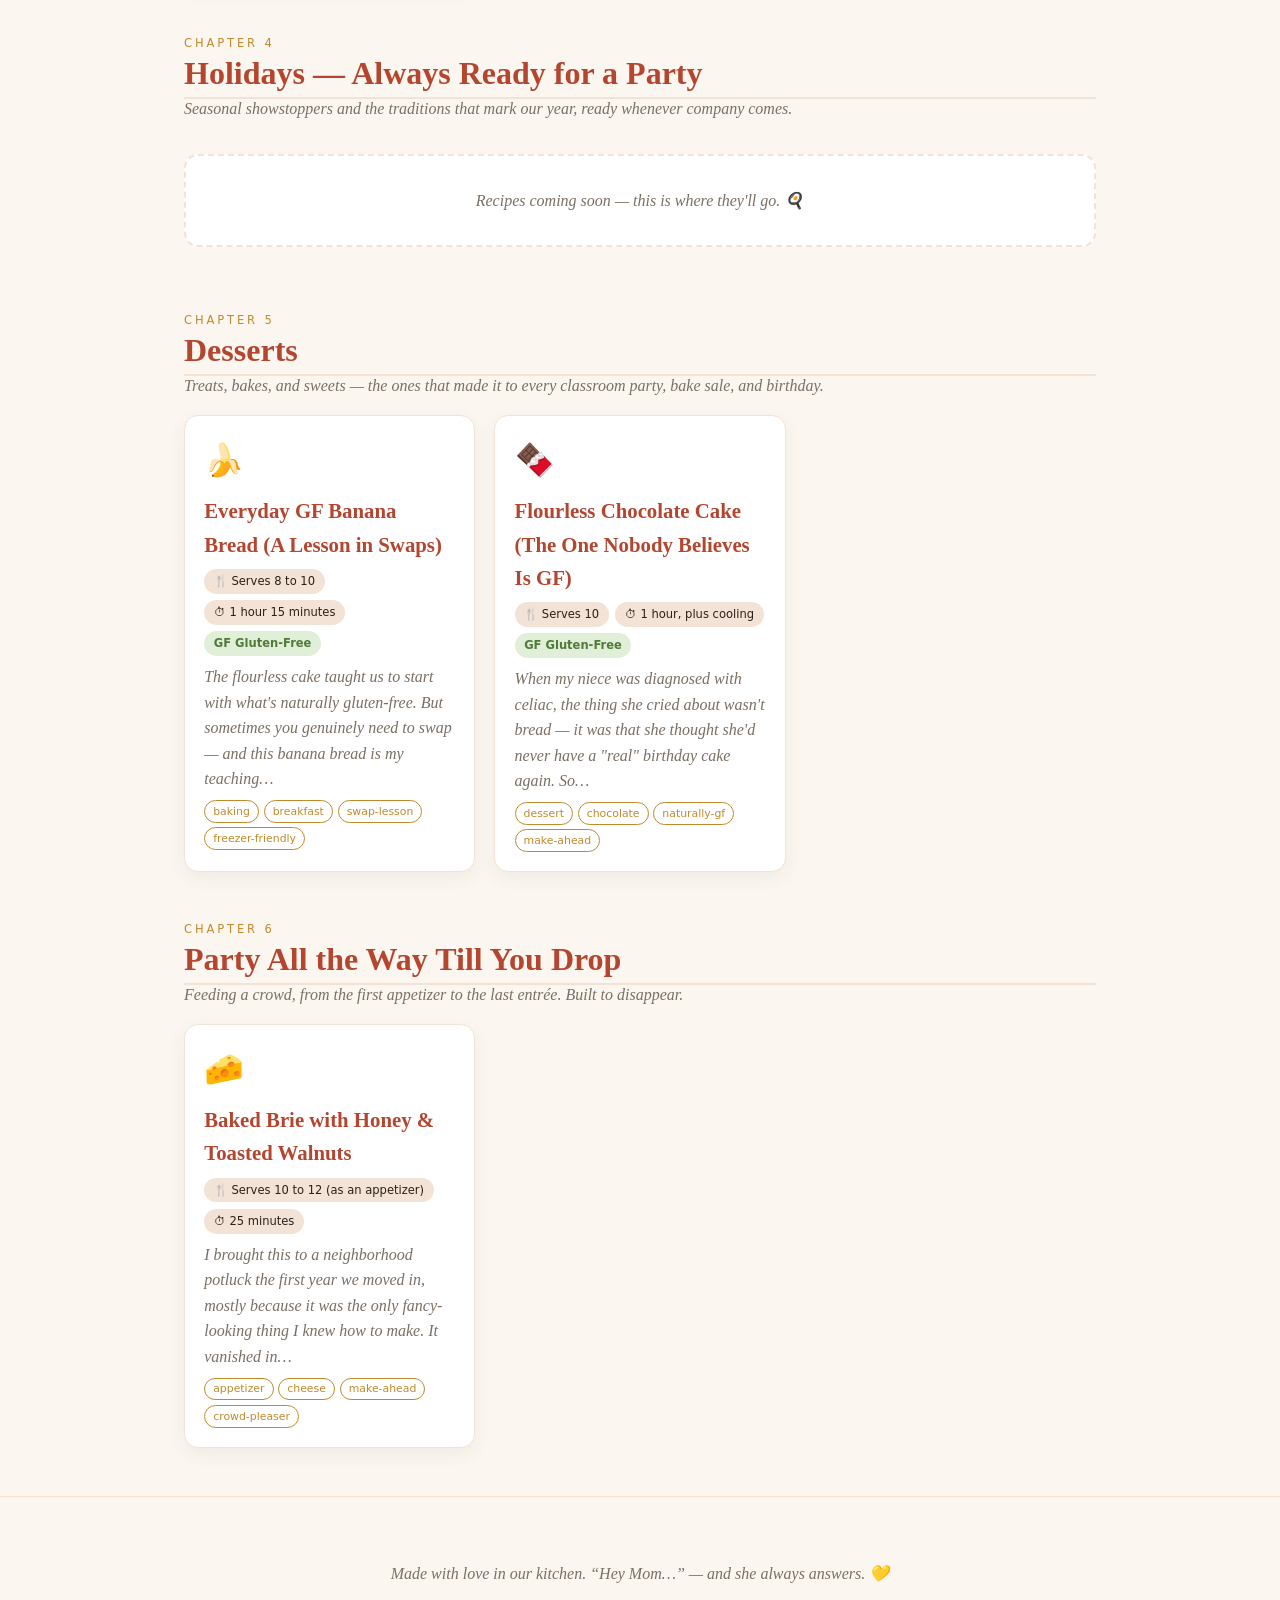
==== commit 67c7d5c0: "Add heritage roots and full circle of influences; refine philosophy" ====
--- a/docs/index.html
+++ b/docs/index.html
@@ -14,7 +14,7 @@
   <p class="print-link"><a href="book.html">📖 Open the printable book →</a></p>
 </header>
 
-<section class="intro"><p>My name is Missy Delaria, and I learned to cook on the banks of the Niagara River. I grew up in Grand Island, a suburb just outside Buffalo, New York, in a house that looked across the water to Canada. We were a typical family of four — my mother stayed home, my father worked, and my sister was six and a half years older than me, off doing her own things. Truthfully, my mom and grandmother were not big cooks. I treasure the couple of their recipes I still make today, but the kitchen was mostly mine to figure out. I really learned to cook from three places: from Suzie — Mrs. Wiles, a housekeeper in our neighborhood — who gave me my foundation and the real how-to of it; a little bit from my mom; and a great deal from myself, by experimenting, trying things, and simply having the drive and the desire to make good food for the people I love. I started cooking avidly in my early twenties — I can still picture myself baking in my little apartment, turning out sugar cookies and fudge brownies to give away as gifts, made with love and joy, and finding my footing with a few good pasta and pork dishes. It all began with love and curiosity, and it has never stopped. I&#x27;ve never boxed my cooking into one tradition. There&#x27;s American in it, European, a little Southern — but honestly, nothing is strictly defined. My cooking is defined by taste, and by how much my family and friends enjoy it. That, to me, has always been the only measure that matters.</p><p>Years later, I met my husband in 1989, when we were college sweethearts. We married in 1995 in Wayzata, Minnesota, bought a wonderful little house in Deep Haven, and began building a life of our own. In August of 1997 we welcomed our first child, Kendall, and in September of 1999 we completed our family with our twins, Stockton and Larkin — and just like that, we were a family of five. When the children arrived, we had a decision to make: would I keep working, or stay home? We chose for me to stay home, and I have been devoted to that choice ever since.</p><p>Cooking in our family always started with one simple desire: to have us all together at the table every single night. Even when the children were babies, we ate dinner together. My rule was that I did not cook multiple meals — the family food was the family food, and the kids ate everything. Nothing was made special just for them. They certainly had their favorites, and once they were old enough they served themselves and could take a &#x27;no thank you helping,&#x27; because the way I cooked was balanced and nutritious and I wanted them to have every part of what their growing bodies needed. Each child would fix their plate, carry it to their place, and wait until their father and I had ours, so that we were all seated at the same time. No one rushed through dinner. And every night, we went around the table and each shared one good thing and one bad thing from our day. That little ritual taught us something I hold dear: that good things are meant to be celebrated by the people you love, and the hard things can be solved — or simply comforted — by the people you love. We kept that table, and that tradition, all the way through high school, even when the kids were busy with lives of their own. And there was one more rule in our house: the person who cooks does not clean up. Since I did all the prep and the cooking, having everything ready the moment the kids were hungry and my husband, Don, walked in from work, the cleanup belonged to everyone else. We would all clear our places, and then Don and the kids put the food away, loaded the dishwasher, and washed whatever needed washing. After that the kids went off to their homework, and Don and I would catch up about the day, help with assignments, and finally sit down together. It meant that cooking never felt like a thankless job — it was something our whole family shared in.</p><p>Feeding a family of five on a single income took real preparation and thought. It took creativity and a budget that worked. Every week I would sit down and plan our meals, then plan the grocery shopping around them, always making sure there were healthy things in the refrigerator for lunches and snacks. We were lucky enough to have little refrigerators that belonged to the kids, stocked with things like string cheese, juice boxes, Go-Gurts, fruit cups, and applesauce. They were allowed to help themselves to one without asking — and after that, they had to come find me. I took being their mom, and their father&#x27;s wife, very seriously, and all of it — the planning, the prep, the energy — went into the meals my kids still come back to me for.</p><p>Feeding real people also means cooking around real tastes, and ours kept me on my toes. Honestly, my husband is the pickiest eater of us all — no condiments, no cream sauces, no cheese — which is a challenge, because those are exactly the things kids love to pile on their food. But I always found a way, and everyone always had something at the table they were happy to eat. Later in life, our youngest became gluten-free for medical reasons, and I set out to remake our favorites without gluten and to teach myself how to bake gluten-free — especially for her, the one who always swore she had a &#x27;dessert pocket&#x27; that simply hadn&#x27;t been filled yet. You&#x27;ll find that many of the recipes in this book carry those lessons with them.</p><p>The truth is, the seed for all of this was planted next door. Growing up, the family beside us was wonderfully large, and I embraced everything about their life — the Sunday meals, the parties, the constant gathering. That was the life I longed for, and it&#x27;s the life Don and I built. Caring for people through food is simply my love language. Cooking for others has never once felt like a chore or been hard for me; I love dreaming up meals for all different palates, pulling from every recipe I can find and making them my own, with a few tried-and-true dishes I always turn to for company. And company could be anyone — a neighbor, old friends from high school, parents from the kids&#x27; schools. Ours was always the house where people gathered: comfortable, welcoming, doors open. If a kid needed a meal, they came to us. If someone was going through a hard time, a meal was on its way to their door. At the holidays, anyone who couldn&#x27;t travel had a place at our table for Thanksgiving and Christmas. And every Christmas Day we kept a tradition my mom started — a drop-by open house, where friends could stop in after the presents were unwrapped, kids in tow, to talk about their gifts and their families. It was always such a social, joyful, special time.</p><p>For twenty-eight years, my work has been raising our children and feeding our family — putting nutritious, wonderful-tasting, fun food on the table every single day. Food became the center of our home: the everyday dinners, the lunches and after-school snacks, the holidays, the parties, and all the friends and family who gathered around our table along the way. This book is everything I learned in those years, from the technique Suzie first taught me to the dishes my own kids grew up on. And that is exactly where this book gets its name. To this day, my grown children will text me out of the blue: &#x27;Hey Mom…&#x27; — and then those three little dots — &#x27;can you send me the recipe for…&#x27; It&#x27;s always one of the things they grew up eating. This book is my answer to every one of those messages, gathered at last in one place. More than anything, it&#x27;s an invitation. I want to welcome you into my years of experience at the stove — and I hope, in some small way, it helps with yours.</p></section>
+<section class="intro"><p>My name is Missy Delaria, and I learned to cook on the banks of the Niagara River. I grew up in Grand Island, a suburb just outside Buffalo, New York, in a house that looked across the water to Canada. We were a typical family of four — my mother stayed home, my father worked, and my sister was six and a half years older than me, off doing her own things. Truthfully, my mom and grandmother were not big cooks. I treasure the couple of their recipes I still make today, but the kitchen was mostly mine to figure out. I really learned to cook from three places: from Suzie — Mrs. Wiles, a housekeeper in our neighborhood — who gave me my foundation and the real how-to of it; a little bit from my mom; and a great deal from myself, by experimenting, trying things, and simply having the drive and the desire to make good food for the people I love. I started cooking avidly in my early twenties — I can still picture myself baking in my little apartment, turning out sugar cookies and fudge brownies to give away as gifts, made with love and joy, and finding my footing with a few good pasta and pork dishes. It all began with love and curiosity, and it has never stopped. I&#x27;ve never boxed my cooking into one tradition. My roots run through Polish, German, English, Scottish, and American kitchens, with a little Southern worked in too — but honestly, nothing is strictly defined. My cooking is guided by taste and by the combinations of flavors that sing together, never by one specific tradition or recipe. It&#x27;s a philosophy built on flavor and on the love I put into food to give to other people. And the people who shaped me along the way were many: my grandmother and my mother, Suzie — Mrs. Wiles — and countless friends and family members who each infused something into the way I cook. How much the people at my table enjoy it has always been the only measure that matters.</p><p>Years later, I met my husband in 1989, when we were college sweethearts. We married in 1995 in Wayzata, Minnesota, bought a wonderful little house in Deep Haven, and began building a life of our own. In August of 1997 we welcomed our first child, Kendall, and in September of 1999 we completed our family with our twins, Stockton and Larkin — and just like that, we were a family of five. When the children arrived, we had a decision to make: would I keep working, or stay home? We chose for me to stay home, and I have been devoted to that choice ever since.</p><p>Cooking in our family always started with one simple desire: to have us all together at the table every single night. Even when the children were babies, we ate dinner together. My rule was that I did not cook multiple meals — the family food was the family food, and the kids ate everything. Nothing was made special just for them. They certainly had their favorites, and once they were old enough they served themselves and could take a &#x27;no thank you helping,&#x27; because the way I cooked was balanced and nutritious and I wanted them to have every part of what their growing bodies needed. Each child would fix their plate, carry it to their place, and wait until their father and I had ours, so that we were all seated at the same time. No one rushed through dinner. And every night, we went around the table and each shared one good thing and one bad thing from our day. That little ritual taught us something I hold dear: that good things are meant to be celebrated by the people you love, and the hard things can be solved — or simply comforted — by the people you love. We kept that table, and that tradition, all the way through high school, even when the kids were busy with lives of their own. And there was one more rule in our house: the person who cooks does not clean up. Since I did all the prep and the cooking, having everything ready the moment the kids were hungry and my husband, Don, walked in from work, the cleanup belonged to everyone else. We would all clear our places, and then Don and the kids put the food away, loaded the dishwasher, and washed whatever needed washing. After that the kids went off to their homework, and Don and I would catch up about the day, help with assignments, and finally sit down together. It meant that cooking never felt like a thankless job — it was something our whole family shared in.</p><p>Feeding a family of five on a single income took real preparation and thought. It took creativity and a budget that worked. Every week I would sit down and plan our meals, then plan the grocery shopping around them, always making sure there were healthy things in the refrigerator for lunches and snacks. We were lucky enough to have little refrigerators that belonged to the kids, stocked with things like string cheese, juice boxes, Go-Gurts, fruit cups, and applesauce. They were allowed to help themselves to one without asking — and after that, they had to come find me. I took being their mom, and their father&#x27;s wife, very seriously, and all of it — the planning, the prep, the energy — went into the meals my kids still come back to me for.</p><p>Feeding real people also means cooking around real tastes, and ours kept me on my toes. Honestly, my husband is the pickiest eater of us all — no condiments, no cream sauces, no cheese — which is a challenge, because those are exactly the things kids love to pile on their food. But I always found a way, and everyone always had something at the table they were happy to eat. Later in life, our youngest became gluten-free for medical reasons, and I set out to remake our favorites without gluten and to teach myself how to bake gluten-free — especially for her, the one who always swore she had a &#x27;dessert pocket&#x27; that simply hadn&#x27;t been filled yet. You&#x27;ll find that many of the recipes in this book carry those lessons with them.</p><p>The truth is, the seed for all of this was planted next door. Growing up, the family beside us was wonderfully large, and I embraced everything about their life — the Sunday meals, the parties, the constant gathering. That was the life I longed for, and it&#x27;s the life Don and I built. Caring for people through food is simply my love language. Cooking for others has never once felt like a chore or been hard for me; I love dreaming up meals for all different palates, pulling from every recipe I can find and making them my own, with a few tried-and-true dishes I always turn to for company. And company could be anyone — a neighbor, old friends from high school, parents from the kids&#x27; schools. Ours was always the house where people gathered: comfortable, welcoming, doors open. If a kid needed a meal, they came to us. If someone was going through a hard time, a meal was on its way to their door. At the holidays, anyone who couldn&#x27;t travel had a place at our table for Thanksgiving and Christmas. And every Christmas Day we kept a tradition my mom started — a drop-by open house, where friends could stop in after the presents were unwrapped, kids in tow, to talk about their gifts and their families. It was always such a social, joyful, special time.</p><p>For twenty-eight years, my work has been raising our children and feeding our family — putting nutritious, wonderful-tasting, fun food on the table every single day. Food became the center of our home: the everyday dinners, the lunches and after-school snacks, the holidays, the parties, and all the friends and family who gathered around our table along the way. This book is everything I learned in those years, from the technique Suzie first taught me to the dishes my own kids grew up on. And that is exactly where this book gets its name. To this day, my grown children will text me out of the blue: &#x27;Hey Mom…&#x27; — and then those three little dots — &#x27;can you send me the recipe for…&#x27; It&#x27;s always one of the things they grew up eating. This book is my answer to every one of those messages, gathered at last in one place. More than anything, it&#x27;s an invitation. I want to welcome you into my years of experience at the stove — and I hope, in some small way, it helps with yours.</p></section>
 
 <div class="controls">
   <input type="search" id="search" placeholder="Search recipes, ingredients, tags…" aria-label="Search recipes">
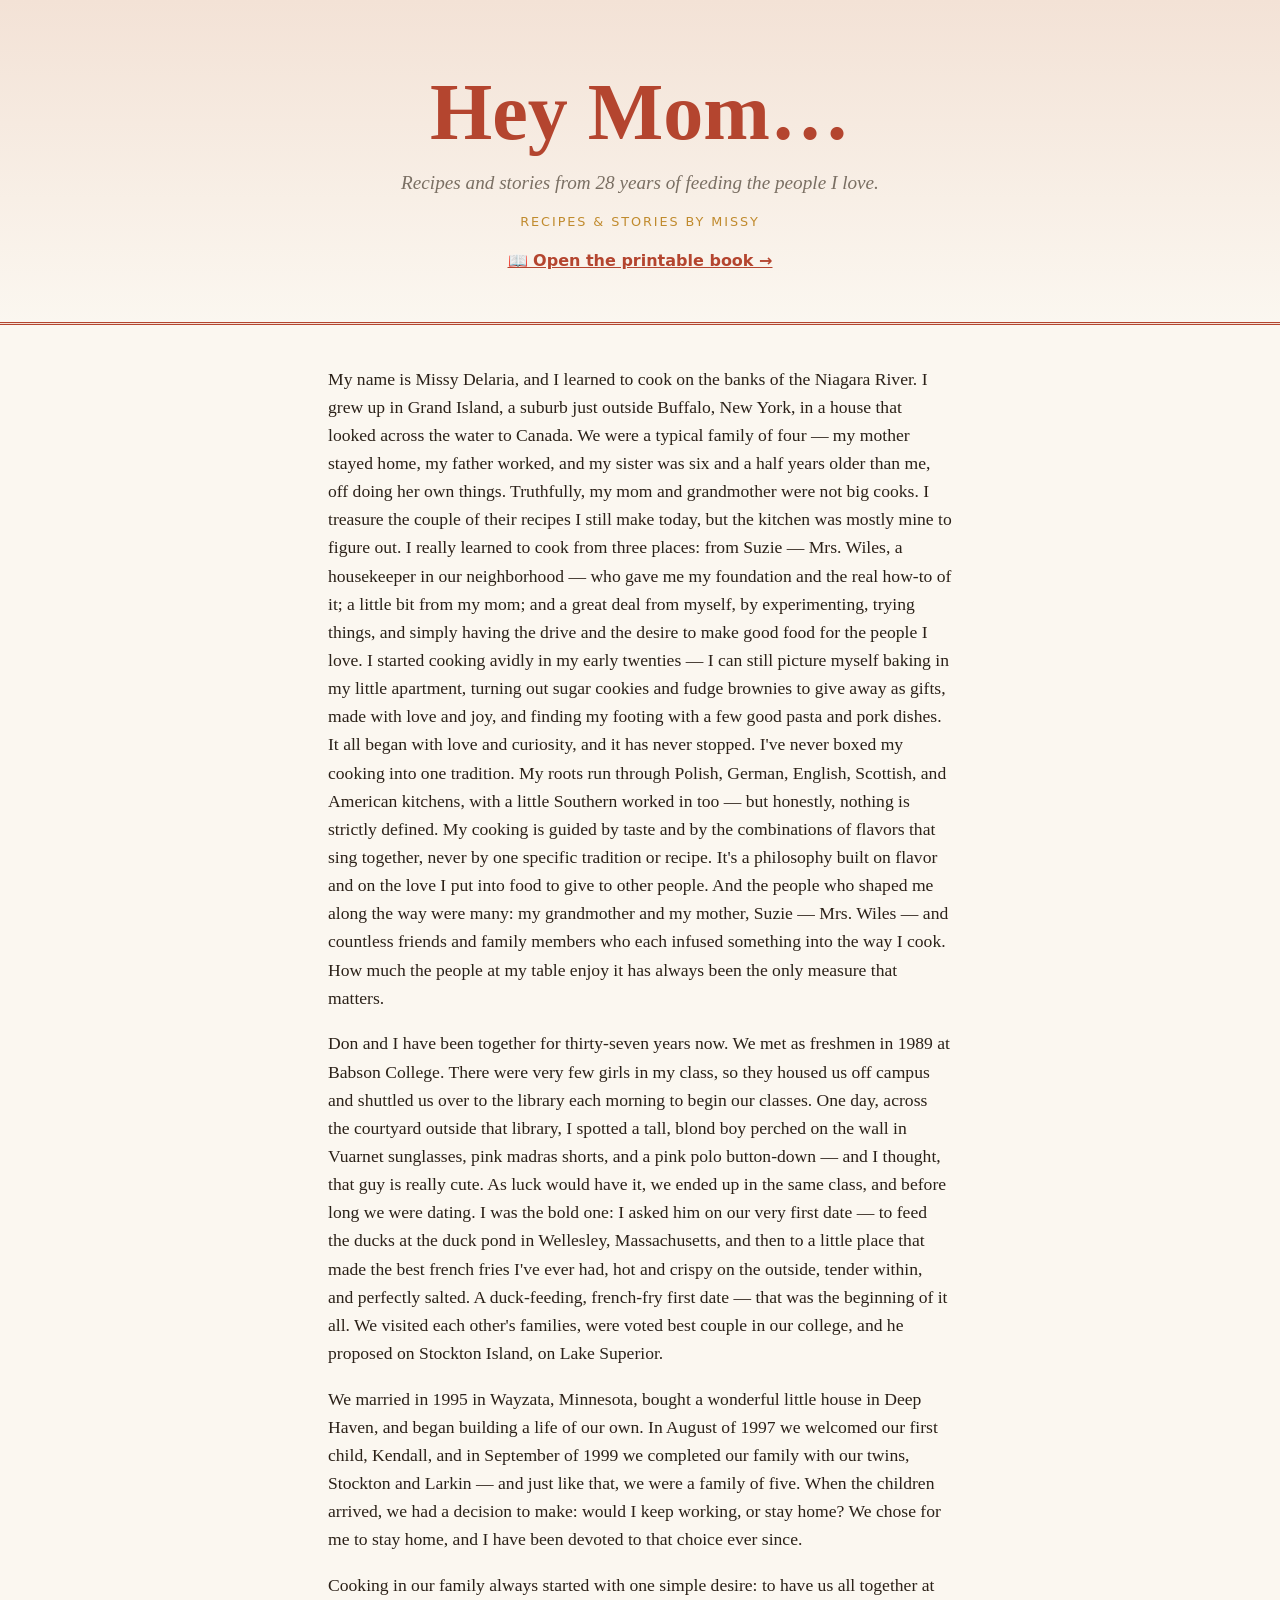
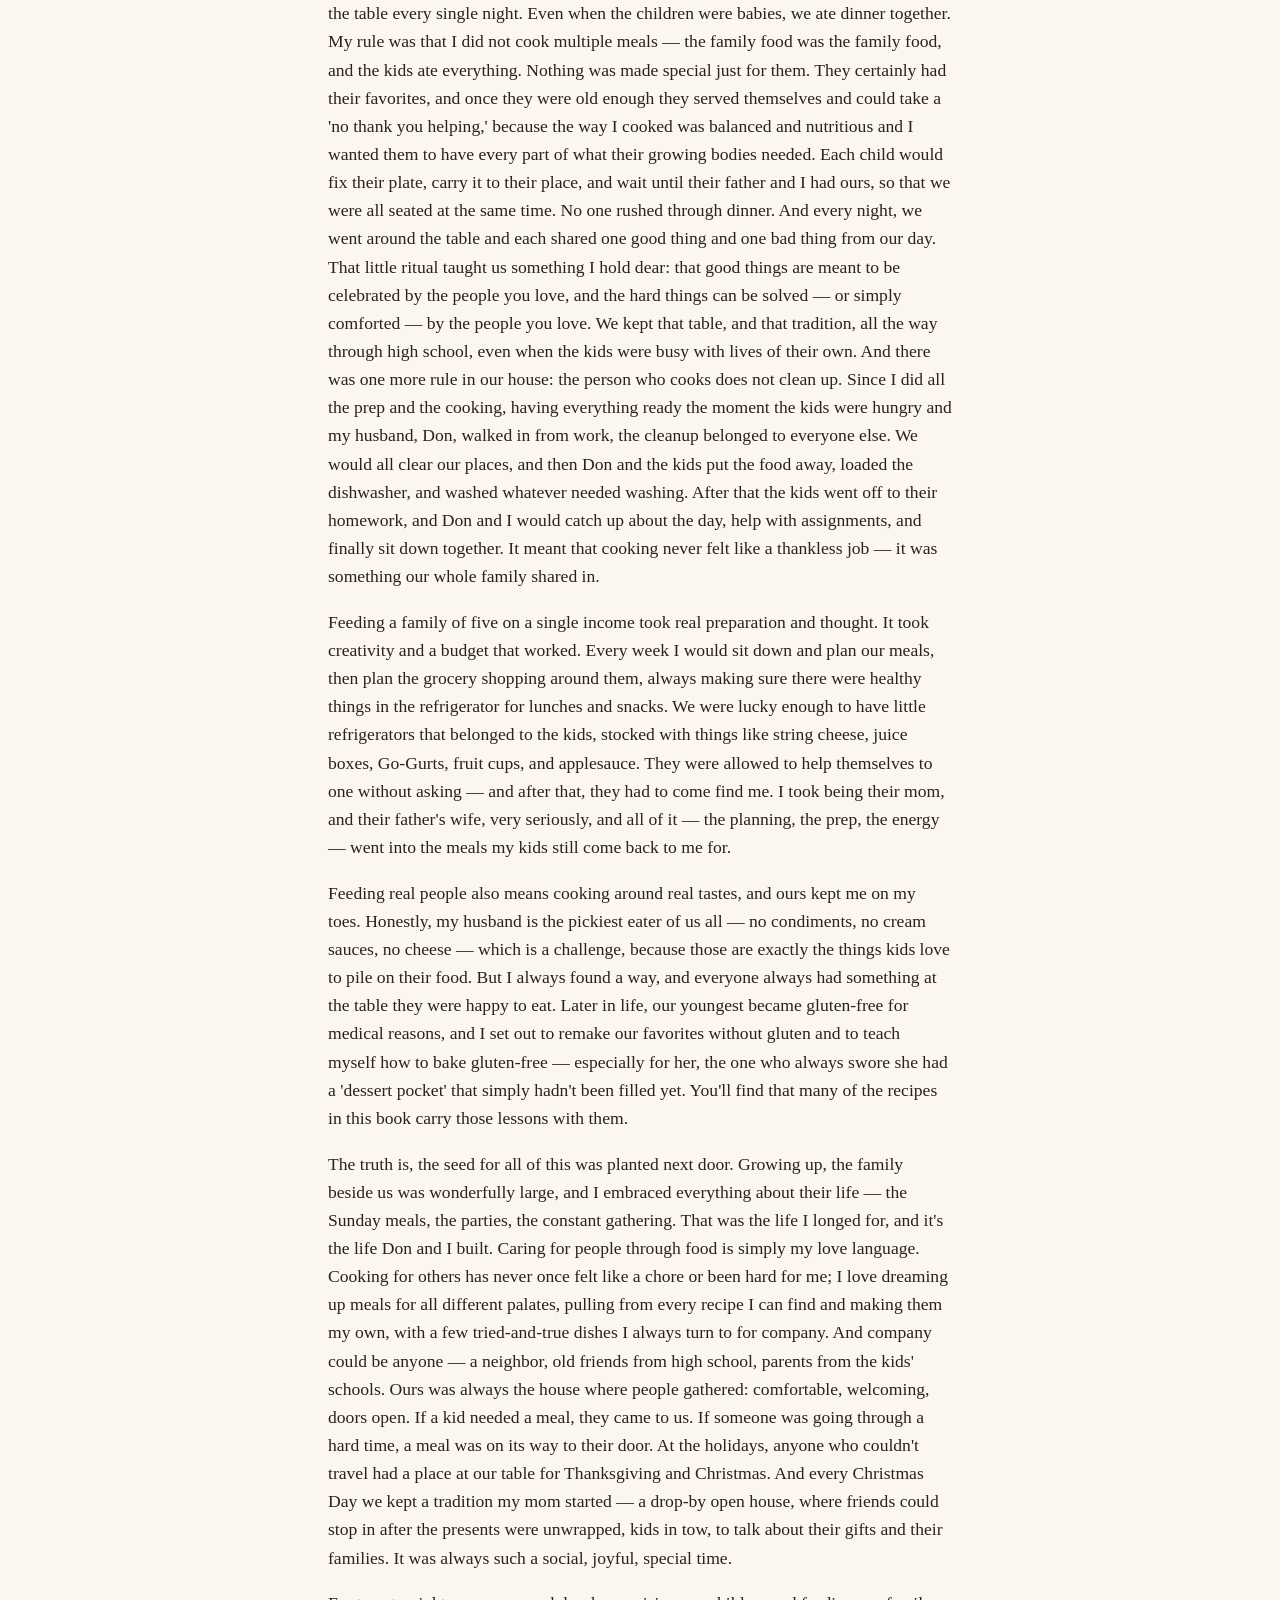
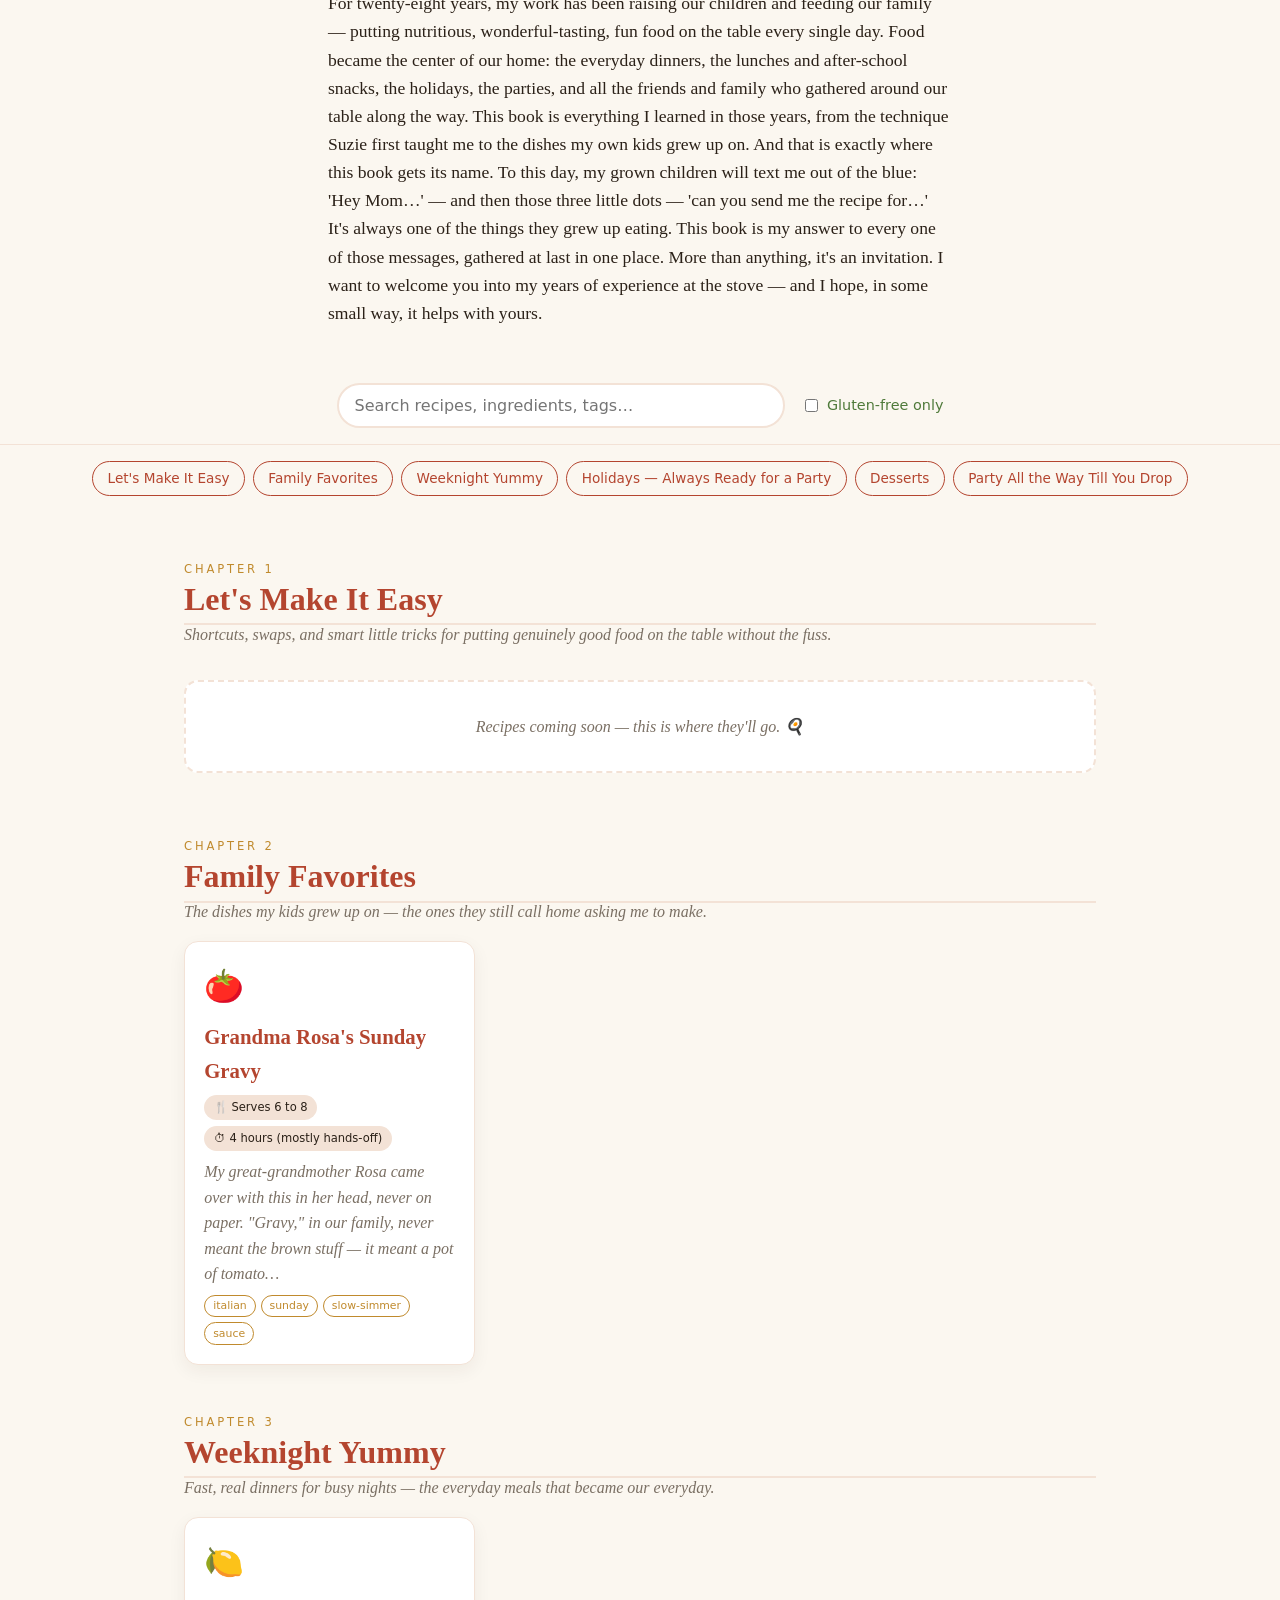
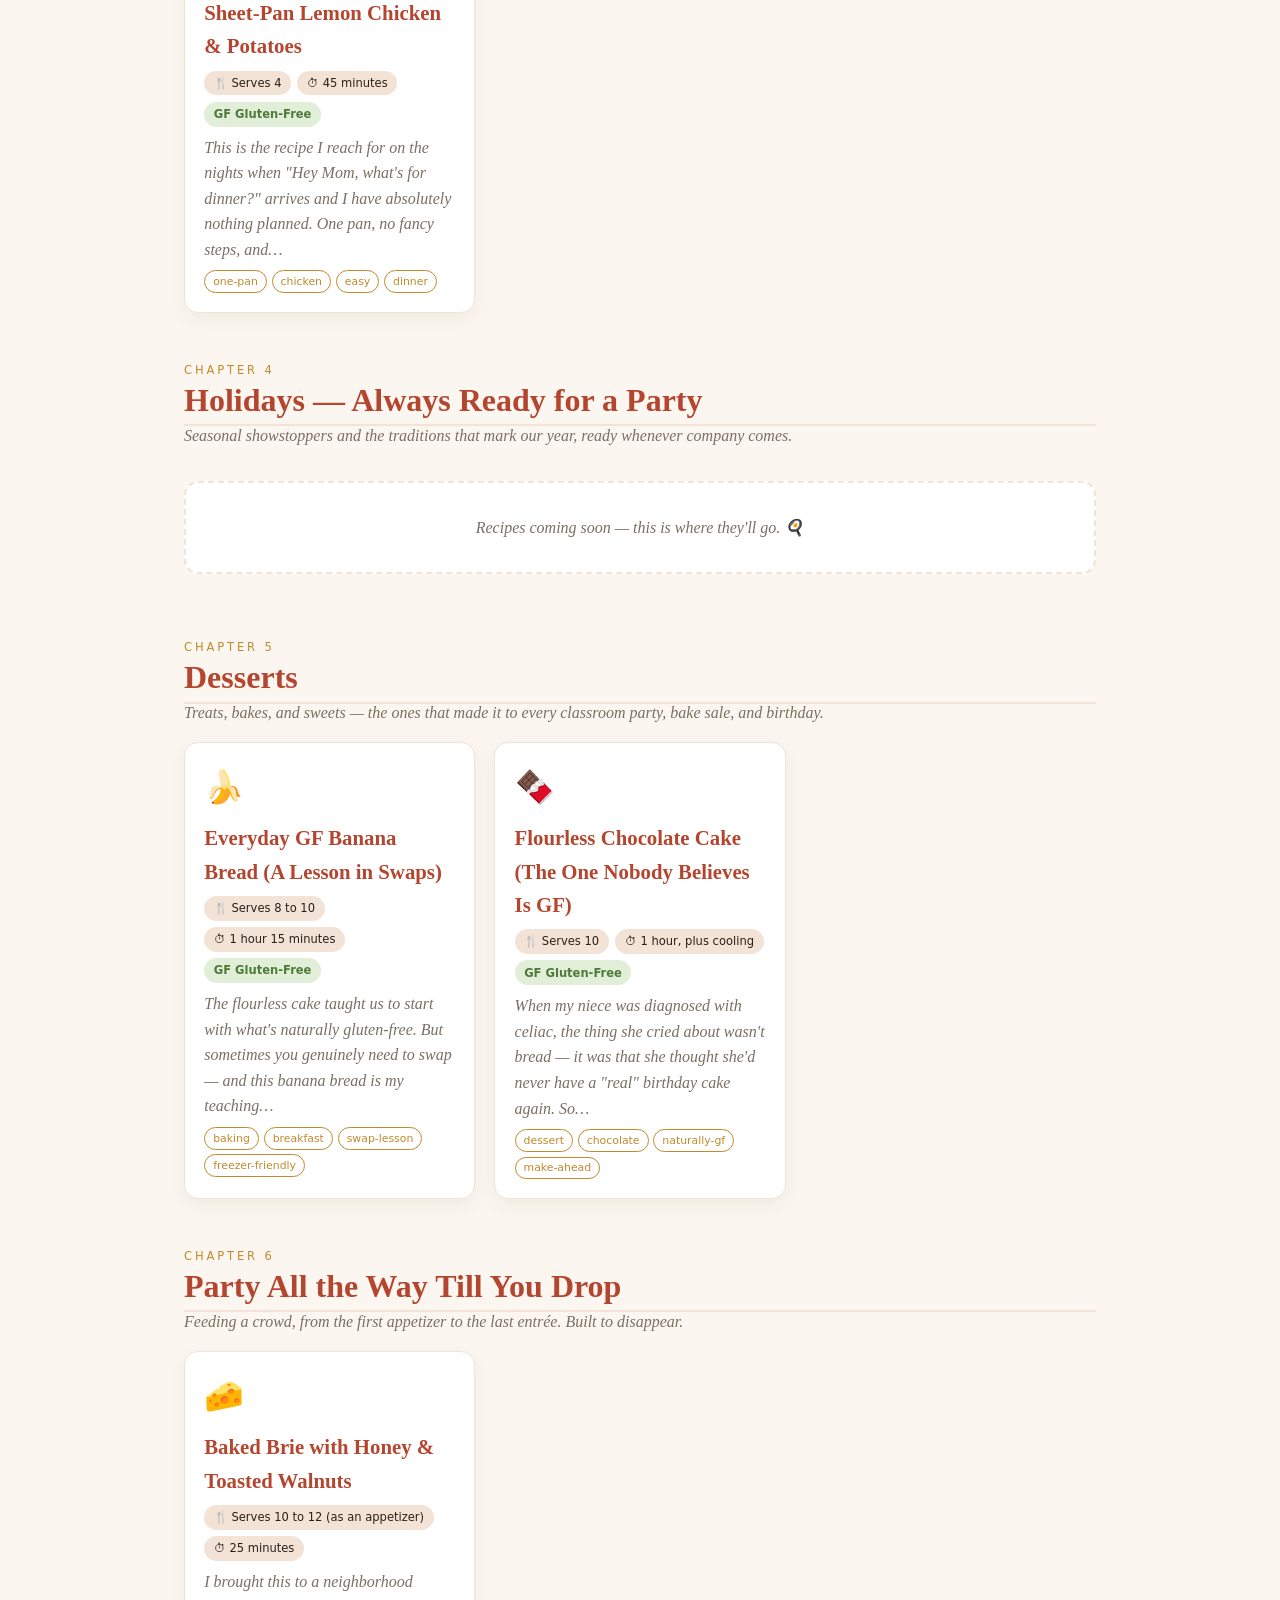
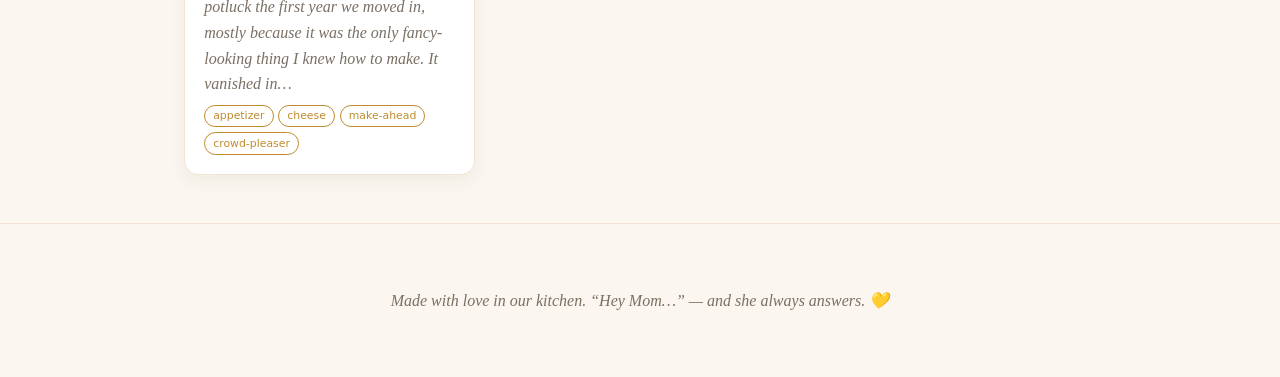
==== commit c6270259: "Expand the love story (Babson, duck pond, Stockton Island proposal) in intro" ====
--- a/docs/index.html
+++ b/docs/index.html
@@ -14,7 +14,7 @@
   <p class="print-link"><a href="book.html">📖 Open the printable book →</a></p>
 </header>
 
-<section class="intro"><p>My name is Missy Delaria, and I learned to cook on the banks of the Niagara River. I grew up in Grand Island, a suburb just outside Buffalo, New York, in a house that looked across the water to Canada. We were a typical family of four — my mother stayed home, my father worked, and my sister was six and a half years older than me, off doing her own things. Truthfully, my mom and grandmother were not big cooks. I treasure the couple of their recipes I still make today, but the kitchen was mostly mine to figure out. I really learned to cook from three places: from Suzie — Mrs. Wiles, a housekeeper in our neighborhood — who gave me my foundation and the real how-to of it; a little bit from my mom; and a great deal from myself, by experimenting, trying things, and simply having the drive and the desire to make good food for the people I love. I started cooking avidly in my early twenties — I can still picture myself baking in my little apartment, turning out sugar cookies and fudge brownies to give away as gifts, made with love and joy, and finding my footing with a few good pasta and pork dishes. It all began with love and curiosity, and it has never stopped. I&#x27;ve never boxed my cooking into one tradition. My roots run through Polish, German, English, Scottish, and American kitchens, with a little Southern worked in too — but honestly, nothing is strictly defined. My cooking is guided by taste and by the combinations of flavors that sing together, never by one specific tradition or recipe. It&#x27;s a philosophy built on flavor and on the love I put into food to give to other people. And the people who shaped me along the way were many: my grandmother and my mother, Suzie — Mrs. Wiles — and countless friends and family members who each infused something into the way I cook. How much the people at my table enjoy it has always been the only measure that matters.</p><p>Years later, I met my husband in 1989, when we were college sweethearts. We married in 1995 in Wayzata, Minnesota, bought a wonderful little house in Deep Haven, and began building a life of our own. In August of 1997 we welcomed our first child, Kendall, and in September of 1999 we completed our family with our twins, Stockton and Larkin — and just like that, we were a family of five. When the children arrived, we had a decision to make: would I keep working, or stay home? We chose for me to stay home, and I have been devoted to that choice ever since.</p><p>Cooking in our family always started with one simple desire: to have us all together at the table every single night. Even when the children were babies, we ate dinner together. My rule was that I did not cook multiple meals — the family food was the family food, and the kids ate everything. Nothing was made special just for them. They certainly had their favorites, and once they were old enough they served themselves and could take a &#x27;no thank you helping,&#x27; because the way I cooked was balanced and nutritious and I wanted them to have every part of what their growing bodies needed. Each child would fix their plate, carry it to their place, and wait until their father and I had ours, so that we were all seated at the same time. No one rushed through dinner. And every night, we went around the table and each shared one good thing and one bad thing from our day. That little ritual taught us something I hold dear: that good things are meant to be celebrated by the people you love, and the hard things can be solved — or simply comforted — by the people you love. We kept that table, and that tradition, all the way through high school, even when the kids were busy with lives of their own. And there was one more rule in our house: the person who cooks does not clean up. Since I did all the prep and the cooking, having everything ready the moment the kids were hungry and my husband, Don, walked in from work, the cleanup belonged to everyone else. We would all clear our places, and then Don and the kids put the food away, loaded the dishwasher, and washed whatever needed washing. After that the kids went off to their homework, and Don and I would catch up about the day, help with assignments, and finally sit down together. It meant that cooking never felt like a thankless job — it was something our whole family shared in.</p><p>Feeding a family of five on a single income took real preparation and thought. It took creativity and a budget that worked. Every week I would sit down and plan our meals, then plan the grocery shopping around them, always making sure there were healthy things in the refrigerator for lunches and snacks. We were lucky enough to have little refrigerators that belonged to the kids, stocked with things like string cheese, juice boxes, Go-Gurts, fruit cups, and applesauce. They were allowed to help themselves to one without asking — and after that, they had to come find me. I took being their mom, and their father&#x27;s wife, very seriously, and all of it — the planning, the prep, the energy — went into the meals my kids still come back to me for.</p><p>Feeding real people also means cooking around real tastes, and ours kept me on my toes. Honestly, my husband is the pickiest eater of us all — no condiments, no cream sauces, no cheese — which is a challenge, because those are exactly the things kids love to pile on their food. But I always found a way, and everyone always had something at the table they were happy to eat. Later in life, our youngest became gluten-free for medical reasons, and I set out to remake our favorites without gluten and to teach myself how to bake gluten-free — especially for her, the one who always swore she had a &#x27;dessert pocket&#x27; that simply hadn&#x27;t been filled yet. You&#x27;ll find that many of the recipes in this book carry those lessons with them.</p><p>The truth is, the seed for all of this was planted next door. Growing up, the family beside us was wonderfully large, and I embraced everything about their life — the Sunday meals, the parties, the constant gathering. That was the life I longed for, and it&#x27;s the life Don and I built. Caring for people through food is simply my love language. Cooking for others has never once felt like a chore or been hard for me; I love dreaming up meals for all different palates, pulling from every recipe I can find and making them my own, with a few tried-and-true dishes I always turn to for company. And company could be anyone — a neighbor, old friends from high school, parents from the kids&#x27; schools. Ours was always the house where people gathered: comfortable, welcoming, doors open. If a kid needed a meal, they came to us. If someone was going through a hard time, a meal was on its way to their door. At the holidays, anyone who couldn&#x27;t travel had a place at our table for Thanksgiving and Christmas. And every Christmas Day we kept a tradition my mom started — a drop-by open house, where friends could stop in after the presents were unwrapped, kids in tow, to talk about their gifts and their families. It was always such a social, joyful, special time.</p><p>For twenty-eight years, my work has been raising our children and feeding our family — putting nutritious, wonderful-tasting, fun food on the table every single day. Food became the center of our home: the everyday dinners, the lunches and after-school snacks, the holidays, the parties, and all the friends and family who gathered around our table along the way. This book is everything I learned in those years, from the technique Suzie first taught me to the dishes my own kids grew up on. And that is exactly where this book gets its name. To this day, my grown children will text me out of the blue: &#x27;Hey Mom…&#x27; — and then those three little dots — &#x27;can you send me the recipe for…&#x27; It&#x27;s always one of the things they grew up eating. This book is my answer to every one of those messages, gathered at last in one place. More than anything, it&#x27;s an invitation. I want to welcome you into my years of experience at the stove — and I hope, in some small way, it helps with yours.</p></section>
+<section class="intro"><p>My name is Missy Delaria, and I learned to cook on the banks of the Niagara River. I grew up in Grand Island, a suburb just outside Buffalo, New York, in a house that looked across the water to Canada. We were a typical family of four — my mother stayed home, my father worked, and my sister was six and a half years older than me, off doing her own things. Truthfully, my mom and grandmother were not big cooks. I treasure the couple of their recipes I still make today, but the kitchen was mostly mine to figure out. I really learned to cook from three places: from Suzie — Mrs. Wiles, a housekeeper in our neighborhood — who gave me my foundation and the real how-to of it; a little bit from my mom; and a great deal from myself, by experimenting, trying things, and simply having the drive and the desire to make good food for the people I love. I started cooking avidly in my early twenties — I can still picture myself baking in my little apartment, turning out sugar cookies and fudge brownies to give away as gifts, made with love and joy, and finding my footing with a few good pasta and pork dishes. It all began with love and curiosity, and it has never stopped. I&#x27;ve never boxed my cooking into one tradition. My roots run through Polish, German, English, Scottish, and American kitchens, with a little Southern worked in too — but honestly, nothing is strictly defined. My cooking is guided by taste and by the combinations of flavors that sing together, never by one specific tradition or recipe. It&#x27;s a philosophy built on flavor and on the love I put into food to give to other people. And the people who shaped me along the way were many: my grandmother and my mother, Suzie — Mrs. Wiles — and countless friends and family members who each infused something into the way I cook. How much the people at my table enjoy it has always been the only measure that matters.</p><p>Don and I have been together for thirty-seven years now. We met as freshmen in 1989 at Babson College. There were very few girls in my class, so they housed us off campus and shuttled us over to the library each morning to begin our classes. One day, across the courtyard outside that library, I spotted a tall, blond boy perched on the wall in Vuarnet sunglasses, pink madras shorts, and a pink polo button-down — and I thought, that guy is really cute. As luck would have it, we ended up in the same class, and before long we were dating. I was the bold one: I asked him on our very first date — to feed the ducks at the duck pond in Wellesley, Massachusetts, and then to a little place that made the best french fries I&#x27;ve ever had, hot and crispy on the outside, tender within, and perfectly salted. A duck-feeding, french-fry first date — that was the beginning of it all. We visited each other&#x27;s families, were voted best couple in our college, and he proposed on Stockton Island, on Lake Superior.</p><p>We married in 1995 in Wayzata, Minnesota, bought a wonderful little house in Deep Haven, and began building a life of our own. In August of 1997 we welcomed our first child, Kendall, and in September of 1999 we completed our family with our twins, Stockton and Larkin — and just like that, we were a family of five. When the children arrived, we had a decision to make: would I keep working, or stay home? We chose for me to stay home, and I have been devoted to that choice ever since.</p><p>Cooking in our family always started with one simple desire: to have us all together at the table every single night. Even when the children were babies, we ate dinner together. My rule was that I did not cook multiple meals — the family food was the family food, and the kids ate everything. Nothing was made special just for them. They certainly had their favorites, and once they were old enough they served themselves and could take a &#x27;no thank you helping,&#x27; because the way I cooked was balanced and nutritious and I wanted them to have every part of what their growing bodies needed. Each child would fix their plate, carry it to their place, and wait until their father and I had ours, so that we were all seated at the same time. No one rushed through dinner. And every night, we went around the table and each shared one good thing and one bad thing from our day. That little ritual taught us something I hold dear: that good things are meant to be celebrated by the people you love, and the hard things can be solved — or simply comforted — by the people you love. We kept that table, and that tradition, all the way through high school, even when the kids were busy with lives of their own. And there was one more rule in our house: the person who cooks does not clean up. Since I did all the prep and the cooking, having everything ready the moment the kids were hungry and my husband, Don, walked in from work, the cleanup belonged to everyone else. We would all clear our places, and then Don and the kids put the food away, loaded the dishwasher, and washed whatever needed washing. After that the kids went off to their homework, and Don and I would catch up about the day, help with assignments, and finally sit down together. It meant that cooking never felt like a thankless job — it was something our whole family shared in.</p><p>Feeding a family of five on a single income took real preparation and thought. It took creativity and a budget that worked. Every week I would sit down and plan our meals, then plan the grocery shopping around them, always making sure there were healthy things in the refrigerator for lunches and snacks. We were lucky enough to have little refrigerators that belonged to the kids, stocked with things like string cheese, juice boxes, Go-Gurts, fruit cups, and applesauce. They were allowed to help themselves to one without asking — and after that, they had to come find me. I took being their mom, and their father&#x27;s wife, very seriously, and all of it — the planning, the prep, the energy — went into the meals my kids still come back to me for.</p><p>Feeding real people also means cooking around real tastes, and ours kept me on my toes. Honestly, my husband is the pickiest eater of us all — no condiments, no cream sauces, no cheese — which is a challenge, because those are exactly the things kids love to pile on their food. But I always found a way, and everyone always had something at the table they were happy to eat. Later in life, our youngest became gluten-free for medical reasons, and I set out to remake our favorites without gluten and to teach myself how to bake gluten-free — especially for her, the one who always swore she had a &#x27;dessert pocket&#x27; that simply hadn&#x27;t been filled yet. You&#x27;ll find that many of the recipes in this book carry those lessons with them.</p><p>The truth is, the seed for all of this was planted next door. Growing up, the family beside us was wonderfully large, and I embraced everything about their life — the Sunday meals, the parties, the constant gathering. That was the life I longed for, and it&#x27;s the life Don and I built. Caring for people through food is simply my love language. Cooking for others has never once felt like a chore or been hard for me; I love dreaming up meals for all different palates, pulling from every recipe I can find and making them my own, with a few tried-and-true dishes I always turn to for company. And company could be anyone — a neighbor, old friends from high school, parents from the kids&#x27; schools. Ours was always the house where people gathered: comfortable, welcoming, doors open. If a kid needed a meal, they came to us. If someone was going through a hard time, a meal was on its way to their door. At the holidays, anyone who couldn&#x27;t travel had a place at our table for Thanksgiving and Christmas. And every Christmas Day we kept a tradition my mom started — a drop-by open house, where friends could stop in after the presents were unwrapped, kids in tow, to talk about their gifts and their families. It was always such a social, joyful, special time.</p><p>For twenty-eight years, my work has been raising our children and feeding our family — putting nutritious, wonderful-tasting, fun food on the table every single day. Food became the center of our home: the everyday dinners, the lunches and after-school snacks, the holidays, the parties, and all the friends and family who gathered around our table along the way. This book is everything I learned in those years, from the technique Suzie first taught me to the dishes my own kids grew up on. And that is exactly where this book gets its name. To this day, my grown children will text me out of the blue: &#x27;Hey Mom…&#x27; — and then those three little dots — &#x27;can you send me the recipe for…&#x27; It&#x27;s always one of the things they grew up eating. This book is my answer to every one of those messages, gathered at last in one place. More than anything, it&#x27;s an invitation. I want to welcome you into my years of experience at the stove — and I hope, in some small way, it helps with yours.</p></section>
 
 <div class="controls">
   <input type="search" id="search" placeholder="Search recipes, ingredients, tags…" aria-label="Search recipes">
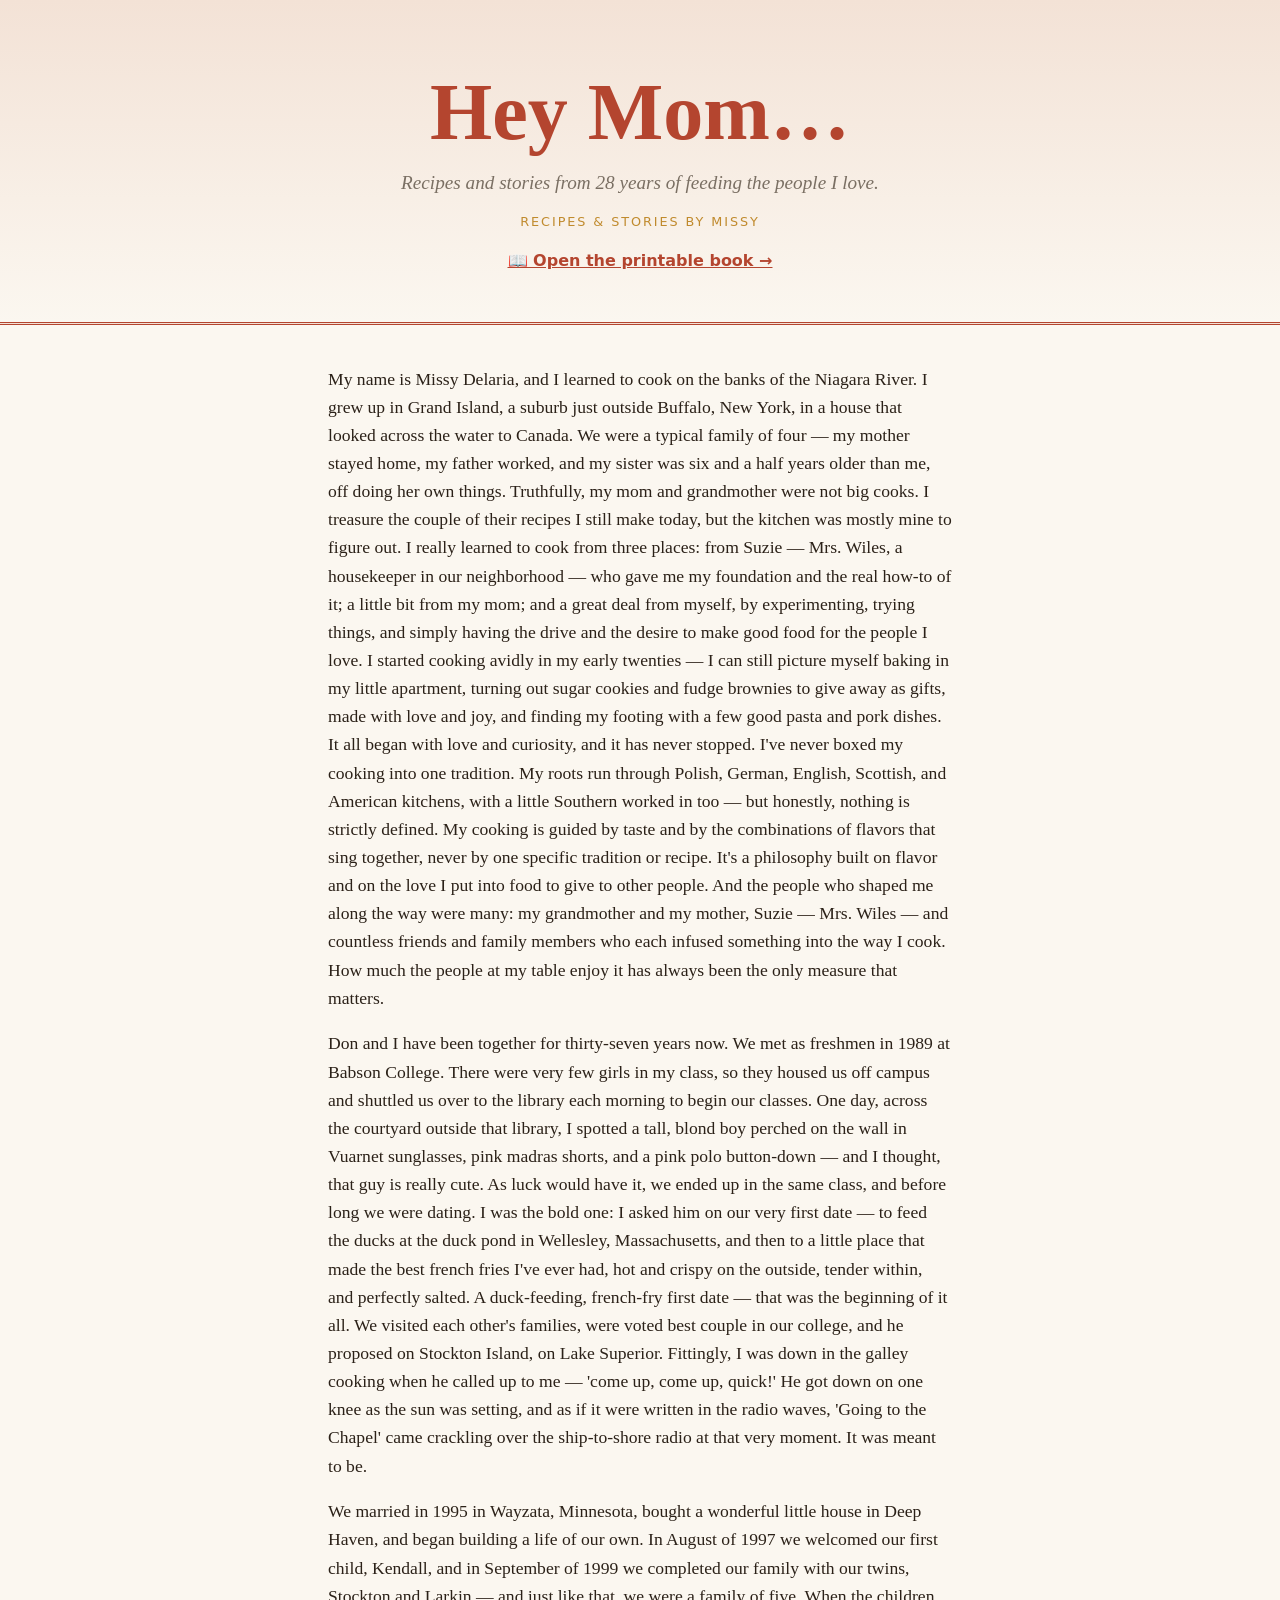
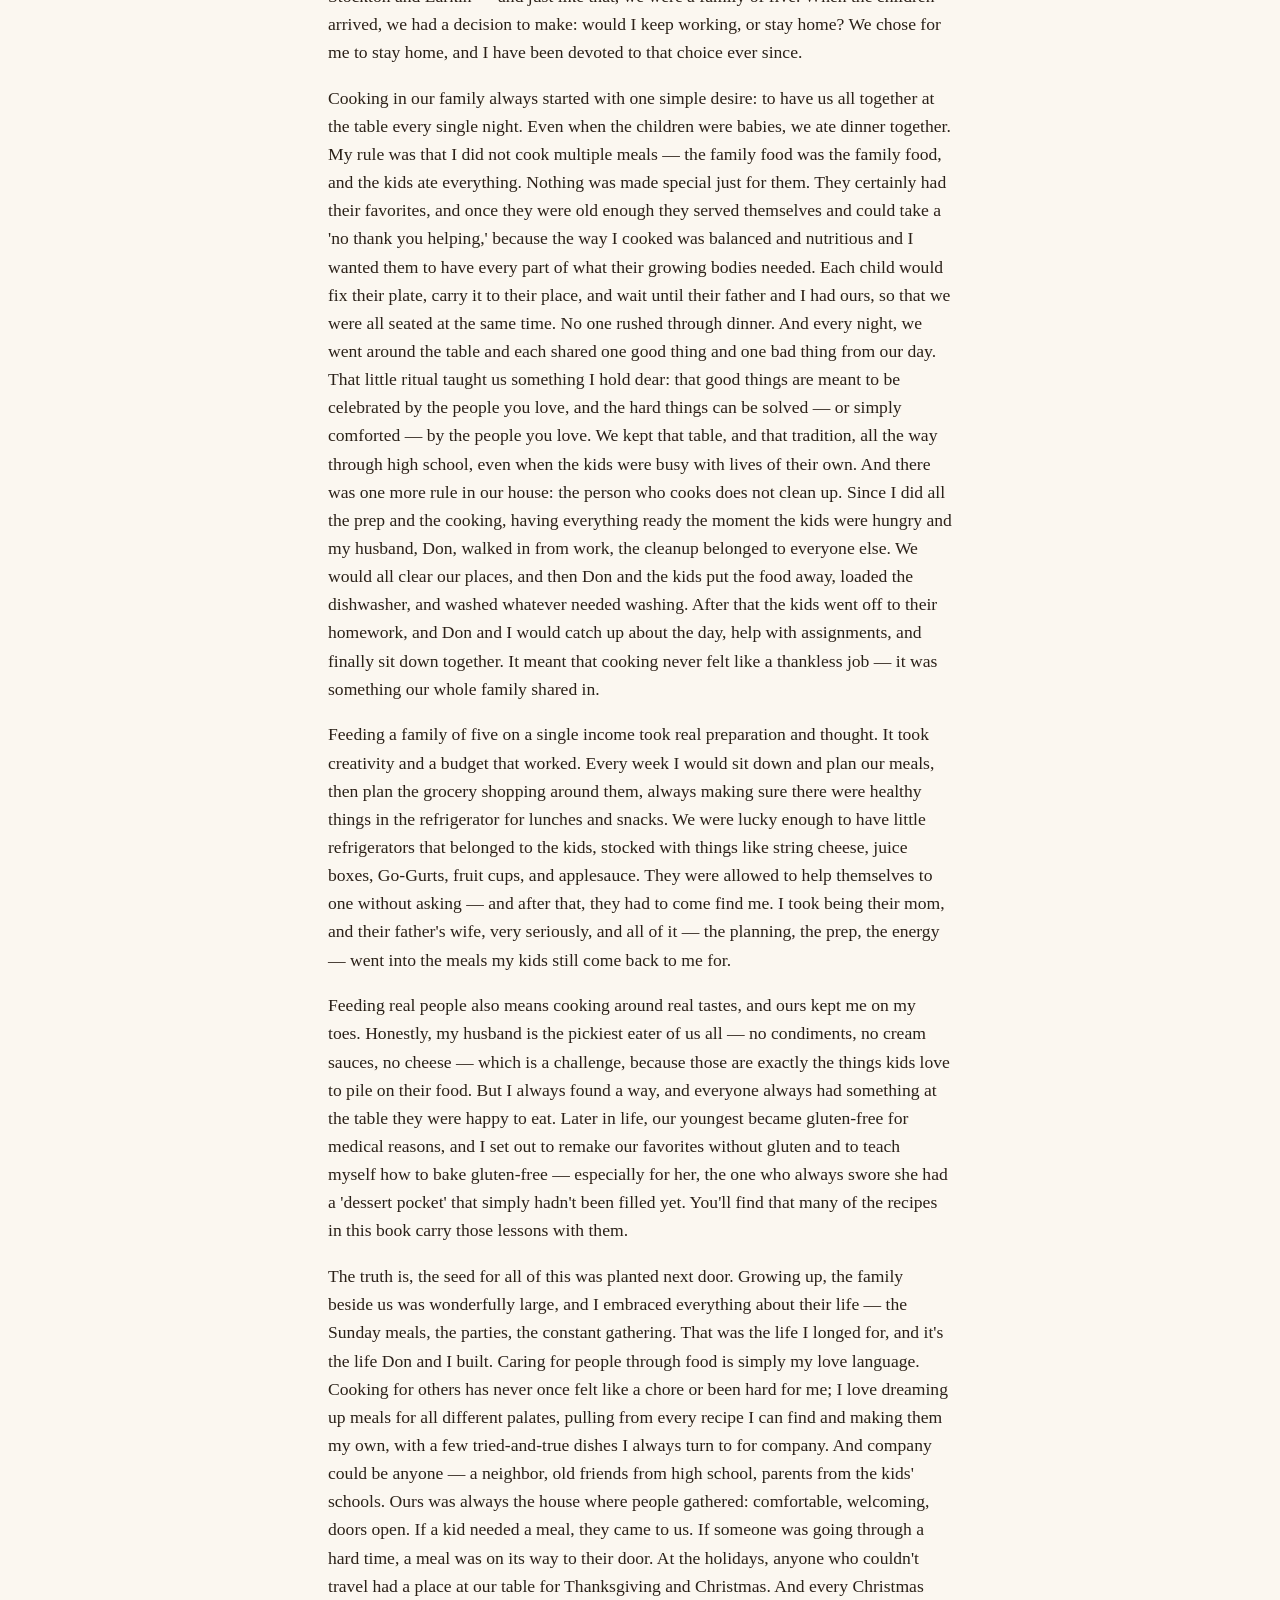
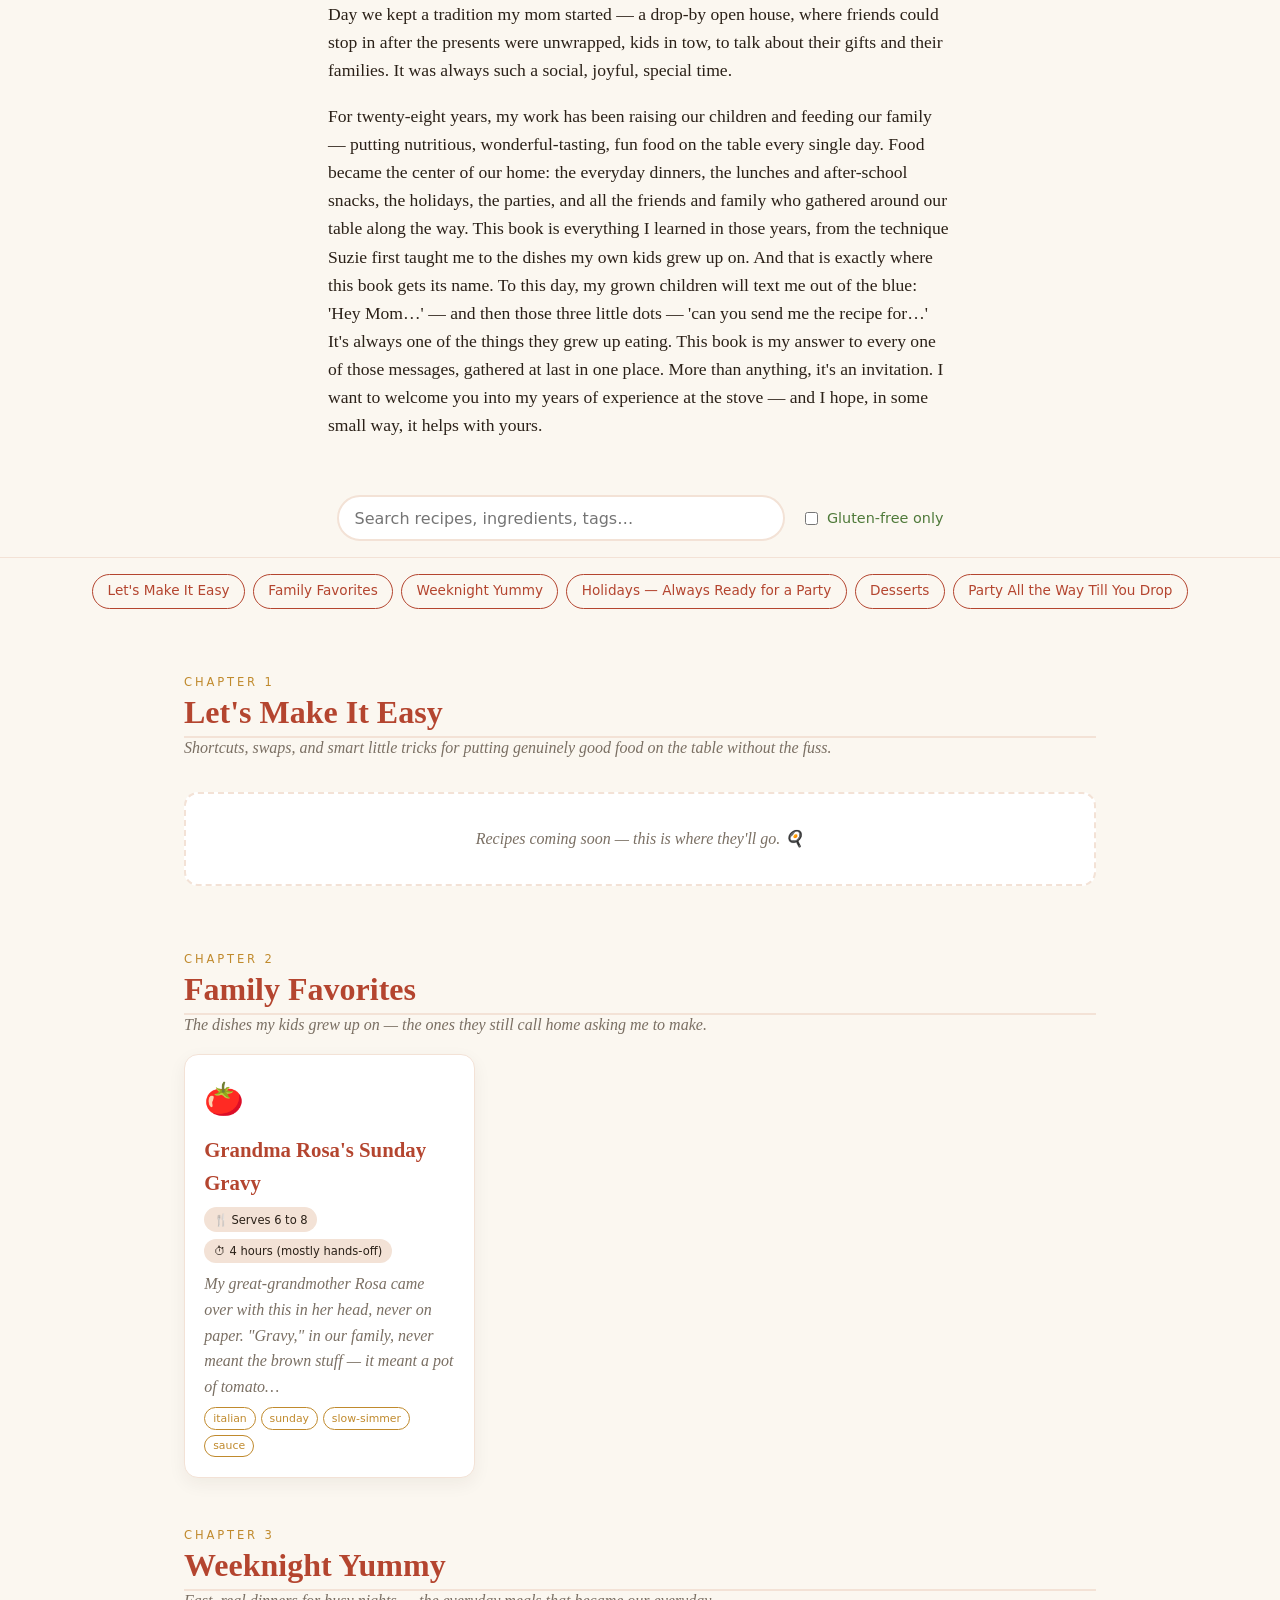
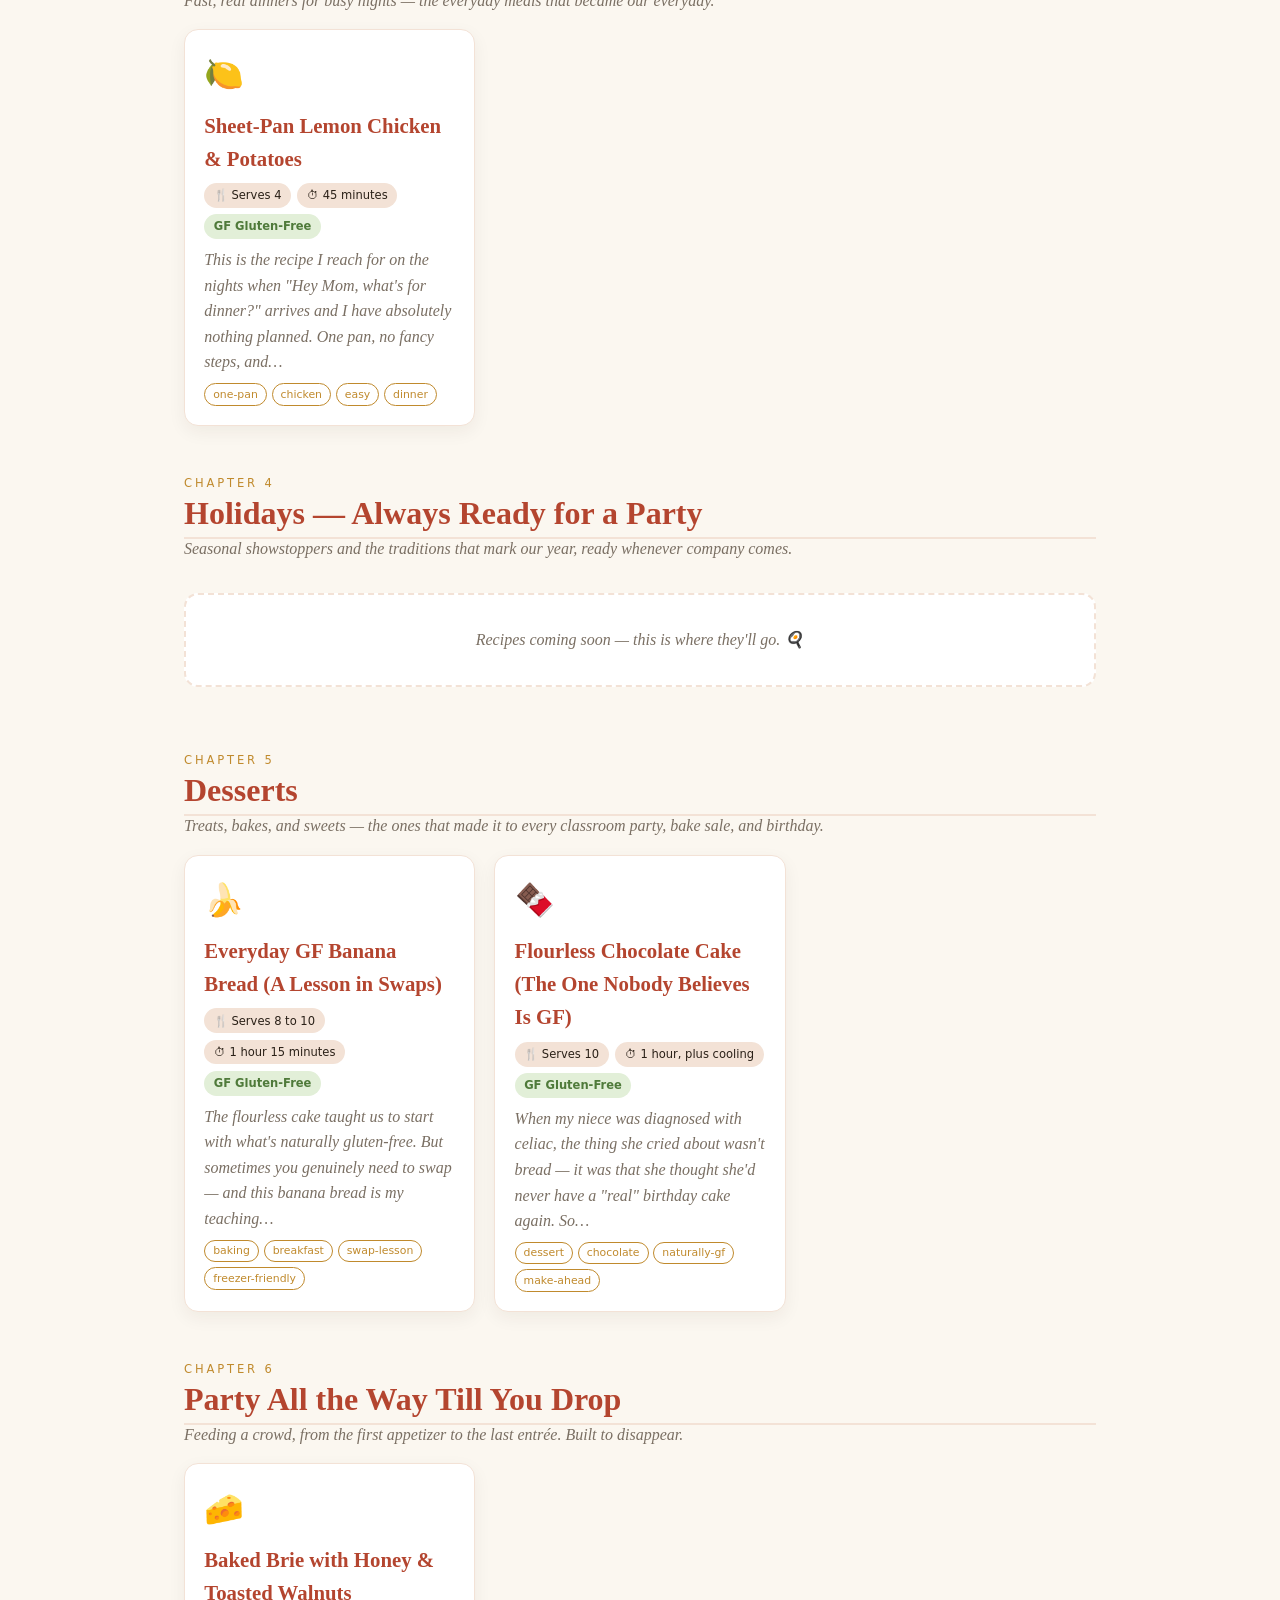
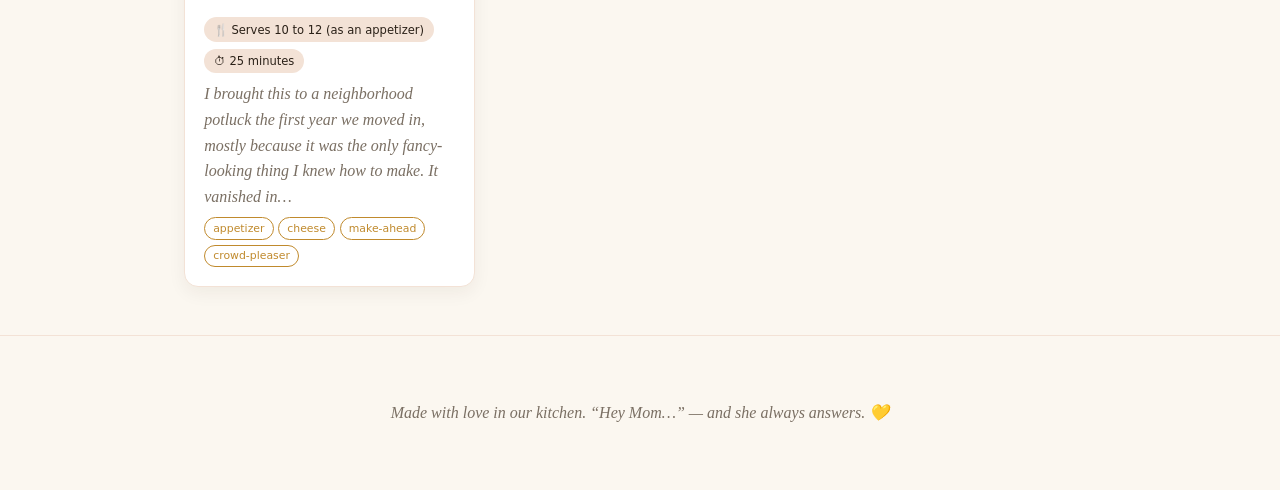
==== commit ba5df16b: "Add galley/'Going to the Chapel' proposal detail to intro; log full story in notes" ====
--- a/docs/index.html
+++ b/docs/index.html
@@ -14,7 +14,7 @@
   <p class="print-link"><a href="book.html">📖 Open the printable book →</a></p>
 </header>
 
-<section class="intro"><p>My name is Missy Delaria, and I learned to cook on the banks of the Niagara River. I grew up in Grand Island, a suburb just outside Buffalo, New York, in a house that looked across the water to Canada. We were a typical family of four — my mother stayed home, my father worked, and my sister was six and a half years older than me, off doing her own things. Truthfully, my mom and grandmother were not big cooks. I treasure the couple of their recipes I still make today, but the kitchen was mostly mine to figure out. I really learned to cook from three places: from Suzie — Mrs. Wiles, a housekeeper in our neighborhood — who gave me my foundation and the real how-to of it; a little bit from my mom; and a great deal from myself, by experimenting, trying things, and simply having the drive and the desire to make good food for the people I love. I started cooking avidly in my early twenties — I can still picture myself baking in my little apartment, turning out sugar cookies and fudge brownies to give away as gifts, made with love and joy, and finding my footing with a few good pasta and pork dishes. It all began with love and curiosity, and it has never stopped. I&#x27;ve never boxed my cooking into one tradition. My roots run through Polish, German, English, Scottish, and American kitchens, with a little Southern worked in too — but honestly, nothing is strictly defined. My cooking is guided by taste and by the combinations of flavors that sing together, never by one specific tradition or recipe. It&#x27;s a philosophy built on flavor and on the love I put into food to give to other people. And the people who shaped me along the way were many: my grandmother and my mother, Suzie — Mrs. Wiles — and countless friends and family members who each infused something into the way I cook. How much the people at my table enjoy it has always been the only measure that matters.</p><p>Don and I have been together for thirty-seven years now. We met as freshmen in 1989 at Babson College. There were very few girls in my class, so they housed us off campus and shuttled us over to the library each morning to begin our classes. One day, across the courtyard outside that library, I spotted a tall, blond boy perched on the wall in Vuarnet sunglasses, pink madras shorts, and a pink polo button-down — and I thought, that guy is really cute. As luck would have it, we ended up in the same class, and before long we were dating. I was the bold one: I asked him on our very first date — to feed the ducks at the duck pond in Wellesley, Massachusetts, and then to a little place that made the best french fries I&#x27;ve ever had, hot and crispy on the outside, tender within, and perfectly salted. A duck-feeding, french-fry first date — that was the beginning of it all. We visited each other&#x27;s families, were voted best couple in our college, and he proposed on Stockton Island, on Lake Superior.</p><p>We married in 1995 in Wayzata, Minnesota, bought a wonderful little house in Deep Haven, and began building a life of our own. In August of 1997 we welcomed our first child, Kendall, and in September of 1999 we completed our family with our twins, Stockton and Larkin — and just like that, we were a family of five. When the children arrived, we had a decision to make: would I keep working, or stay home? We chose for me to stay home, and I have been devoted to that choice ever since.</p><p>Cooking in our family always started with one simple desire: to have us all together at the table every single night. Even when the children were babies, we ate dinner together. My rule was that I did not cook multiple meals — the family food was the family food, and the kids ate everything. Nothing was made special just for them. They certainly had their favorites, and once they were old enough they served themselves and could take a &#x27;no thank you helping,&#x27; because the way I cooked was balanced and nutritious and I wanted them to have every part of what their growing bodies needed. Each child would fix their plate, carry it to their place, and wait until their father and I had ours, so that we were all seated at the same time. No one rushed through dinner. And every night, we went around the table and each shared one good thing and one bad thing from our day. That little ritual taught us something I hold dear: that good things are meant to be celebrated by the people you love, and the hard things can be solved — or simply comforted — by the people you love. We kept that table, and that tradition, all the way through high school, even when the kids were busy with lives of their own. And there was one more rule in our house: the person who cooks does not clean up. Since I did all the prep and the cooking, having everything ready the moment the kids were hungry and my husband, Don, walked in from work, the cleanup belonged to everyone else. We would all clear our places, and then Don and the kids put the food away, loaded the dishwasher, and washed whatever needed washing. After that the kids went off to their homework, and Don and I would catch up about the day, help with assignments, and finally sit down together. It meant that cooking never felt like a thankless job — it was something our whole family shared in.</p><p>Feeding a family of five on a single income took real preparation and thought. It took creativity and a budget that worked. Every week I would sit down and plan our meals, then plan the grocery shopping around them, always making sure there were healthy things in the refrigerator for lunches and snacks. We were lucky enough to have little refrigerators that belonged to the kids, stocked with things like string cheese, juice boxes, Go-Gurts, fruit cups, and applesauce. They were allowed to help themselves to one without asking — and after that, they had to come find me. I took being their mom, and their father&#x27;s wife, very seriously, and all of it — the planning, the prep, the energy — went into the meals my kids still come back to me for.</p><p>Feeding real people also means cooking around real tastes, and ours kept me on my toes. Honestly, my husband is the pickiest eater of us all — no condiments, no cream sauces, no cheese — which is a challenge, because those are exactly the things kids love to pile on their food. But I always found a way, and everyone always had something at the table they were happy to eat. Later in life, our youngest became gluten-free for medical reasons, and I set out to remake our favorites without gluten and to teach myself how to bake gluten-free — especially for her, the one who always swore she had a &#x27;dessert pocket&#x27; that simply hadn&#x27;t been filled yet. You&#x27;ll find that many of the recipes in this book carry those lessons with them.</p><p>The truth is, the seed for all of this was planted next door. Growing up, the family beside us was wonderfully large, and I embraced everything about their life — the Sunday meals, the parties, the constant gathering. That was the life I longed for, and it&#x27;s the life Don and I built. Caring for people through food is simply my love language. Cooking for others has never once felt like a chore or been hard for me; I love dreaming up meals for all different palates, pulling from every recipe I can find and making them my own, with a few tried-and-true dishes I always turn to for company. And company could be anyone — a neighbor, old friends from high school, parents from the kids&#x27; schools. Ours was always the house where people gathered: comfortable, welcoming, doors open. If a kid needed a meal, they came to us. If someone was going through a hard time, a meal was on its way to their door. At the holidays, anyone who couldn&#x27;t travel had a place at our table for Thanksgiving and Christmas. And every Christmas Day we kept a tradition my mom started — a drop-by open house, where friends could stop in after the presents were unwrapped, kids in tow, to talk about their gifts and their families. It was always such a social, joyful, special time.</p><p>For twenty-eight years, my work has been raising our children and feeding our family — putting nutritious, wonderful-tasting, fun food on the table every single day. Food became the center of our home: the everyday dinners, the lunches and after-school snacks, the holidays, the parties, and all the friends and family who gathered around our table along the way. This book is everything I learned in those years, from the technique Suzie first taught me to the dishes my own kids grew up on. And that is exactly where this book gets its name. To this day, my grown children will text me out of the blue: &#x27;Hey Mom…&#x27; — and then those three little dots — &#x27;can you send me the recipe for…&#x27; It&#x27;s always one of the things they grew up eating. This book is my answer to every one of those messages, gathered at last in one place. More than anything, it&#x27;s an invitation. I want to welcome you into my years of experience at the stove — and I hope, in some small way, it helps with yours.</p></section>
+<section class="intro"><p>My name is Missy Delaria, and I learned to cook on the banks of the Niagara River. I grew up in Grand Island, a suburb just outside Buffalo, New York, in a house that looked across the water to Canada. We were a typical family of four — my mother stayed home, my father worked, and my sister was six and a half years older than me, off doing her own things. Truthfully, my mom and grandmother were not big cooks. I treasure the couple of their recipes I still make today, but the kitchen was mostly mine to figure out. I really learned to cook from three places: from Suzie — Mrs. Wiles, a housekeeper in our neighborhood — who gave me my foundation and the real how-to of it; a little bit from my mom; and a great deal from myself, by experimenting, trying things, and simply having the drive and the desire to make good food for the people I love. I started cooking avidly in my early twenties — I can still picture myself baking in my little apartment, turning out sugar cookies and fudge brownies to give away as gifts, made with love and joy, and finding my footing with a few good pasta and pork dishes. It all began with love and curiosity, and it has never stopped. I&#x27;ve never boxed my cooking into one tradition. My roots run through Polish, German, English, Scottish, and American kitchens, with a little Southern worked in too — but honestly, nothing is strictly defined. My cooking is guided by taste and by the combinations of flavors that sing together, never by one specific tradition or recipe. It&#x27;s a philosophy built on flavor and on the love I put into food to give to other people. And the people who shaped me along the way were many: my grandmother and my mother, Suzie — Mrs. Wiles — and countless friends and family members who each infused something into the way I cook. How much the people at my table enjoy it has always been the only measure that matters.</p><p>Don and I have been together for thirty-seven years now. We met as freshmen in 1989 at Babson College. There were very few girls in my class, so they housed us off campus and shuttled us over to the library each morning to begin our classes. One day, across the courtyard outside that library, I spotted a tall, blond boy perched on the wall in Vuarnet sunglasses, pink madras shorts, and a pink polo button-down — and I thought, that guy is really cute. As luck would have it, we ended up in the same class, and before long we were dating. I was the bold one: I asked him on our very first date — to feed the ducks at the duck pond in Wellesley, Massachusetts, and then to a little place that made the best french fries I&#x27;ve ever had, hot and crispy on the outside, tender within, and perfectly salted. A duck-feeding, french-fry first date — that was the beginning of it all. We visited each other&#x27;s families, were voted best couple in our college, and he proposed on Stockton Island, on Lake Superior. Fittingly, I was down in the galley cooking when he called up to me — &#x27;come up, come up, quick!&#x27; He got down on one knee as the sun was setting, and as if it were written in the radio waves, &#x27;Going to the Chapel&#x27; came crackling over the ship-to-shore radio at that very moment. It was meant to be.</p><p>We married in 1995 in Wayzata, Minnesota, bought a wonderful little house in Deep Haven, and began building a life of our own. In August of 1997 we welcomed our first child, Kendall, and in September of 1999 we completed our family with our twins, Stockton and Larkin — and just like that, we were a family of five. When the children arrived, we had a decision to make: would I keep working, or stay home? We chose for me to stay home, and I have been devoted to that choice ever since.</p><p>Cooking in our family always started with one simple desire: to have us all together at the table every single night. Even when the children were babies, we ate dinner together. My rule was that I did not cook multiple meals — the family food was the family food, and the kids ate everything. Nothing was made special just for them. They certainly had their favorites, and once they were old enough they served themselves and could take a &#x27;no thank you helping,&#x27; because the way I cooked was balanced and nutritious and I wanted them to have every part of what their growing bodies needed. Each child would fix their plate, carry it to their place, and wait until their father and I had ours, so that we were all seated at the same time. No one rushed through dinner. And every night, we went around the table and each shared one good thing and one bad thing from our day. That little ritual taught us something I hold dear: that good things are meant to be celebrated by the people you love, and the hard things can be solved — or simply comforted — by the people you love. We kept that table, and that tradition, all the way through high school, even when the kids were busy with lives of their own. And there was one more rule in our house: the person who cooks does not clean up. Since I did all the prep and the cooking, having everything ready the moment the kids were hungry and my husband, Don, walked in from work, the cleanup belonged to everyone else. We would all clear our places, and then Don and the kids put the food away, loaded the dishwasher, and washed whatever needed washing. After that the kids went off to their homework, and Don and I would catch up about the day, help with assignments, and finally sit down together. It meant that cooking never felt like a thankless job — it was something our whole family shared in.</p><p>Feeding a family of five on a single income took real preparation and thought. It took creativity and a budget that worked. Every week I would sit down and plan our meals, then plan the grocery shopping around them, always making sure there were healthy things in the refrigerator for lunches and snacks. We were lucky enough to have little refrigerators that belonged to the kids, stocked with things like string cheese, juice boxes, Go-Gurts, fruit cups, and applesauce. They were allowed to help themselves to one without asking — and after that, they had to come find me. I took being their mom, and their father&#x27;s wife, very seriously, and all of it — the planning, the prep, the energy — went into the meals my kids still come back to me for.</p><p>Feeding real people also means cooking around real tastes, and ours kept me on my toes. Honestly, my husband is the pickiest eater of us all — no condiments, no cream sauces, no cheese — which is a challenge, because those are exactly the things kids love to pile on their food. But I always found a way, and everyone always had something at the table they were happy to eat. Later in life, our youngest became gluten-free for medical reasons, and I set out to remake our favorites without gluten and to teach myself how to bake gluten-free — especially for her, the one who always swore she had a &#x27;dessert pocket&#x27; that simply hadn&#x27;t been filled yet. You&#x27;ll find that many of the recipes in this book carry those lessons with them.</p><p>The truth is, the seed for all of this was planted next door. Growing up, the family beside us was wonderfully large, and I embraced everything about their life — the Sunday meals, the parties, the constant gathering. That was the life I longed for, and it&#x27;s the life Don and I built. Caring for people through food is simply my love language. Cooking for others has never once felt like a chore or been hard for me; I love dreaming up meals for all different palates, pulling from every recipe I can find and making them my own, with a few tried-and-true dishes I always turn to for company. And company could be anyone — a neighbor, old friends from high school, parents from the kids&#x27; schools. Ours was always the house where people gathered: comfortable, welcoming, doors open. If a kid needed a meal, they came to us. If someone was going through a hard time, a meal was on its way to their door. At the holidays, anyone who couldn&#x27;t travel had a place at our table for Thanksgiving and Christmas. And every Christmas Day we kept a tradition my mom started — a drop-by open house, where friends could stop in after the presents were unwrapped, kids in tow, to talk about their gifts and their families. It was always such a social, joyful, special time.</p><p>For twenty-eight years, my work has been raising our children and feeding our family — putting nutritious, wonderful-tasting, fun food on the table every single day. Food became the center of our home: the everyday dinners, the lunches and after-school snacks, the holidays, the parties, and all the friends and family who gathered around our table along the way. This book is everything I learned in those years, from the technique Suzie first taught me to the dishes my own kids grew up on. And that is exactly where this book gets its name. To this day, my grown children will text me out of the blue: &#x27;Hey Mom…&#x27; — and then those three little dots — &#x27;can you send me the recipe for…&#x27; It&#x27;s always one of the things they grew up eating. This book is my answer to every one of those messages, gathered at last in one place. More than anything, it&#x27;s an invitation. I want to welcome you into my years of experience at the stove — and I hope, in some small way, it helps with yours.</p></section>
 
 <div class="controls">
   <input type="search" id="search" placeholder="Search recipes, ingredients, tags…" aria-label="Search recipes">
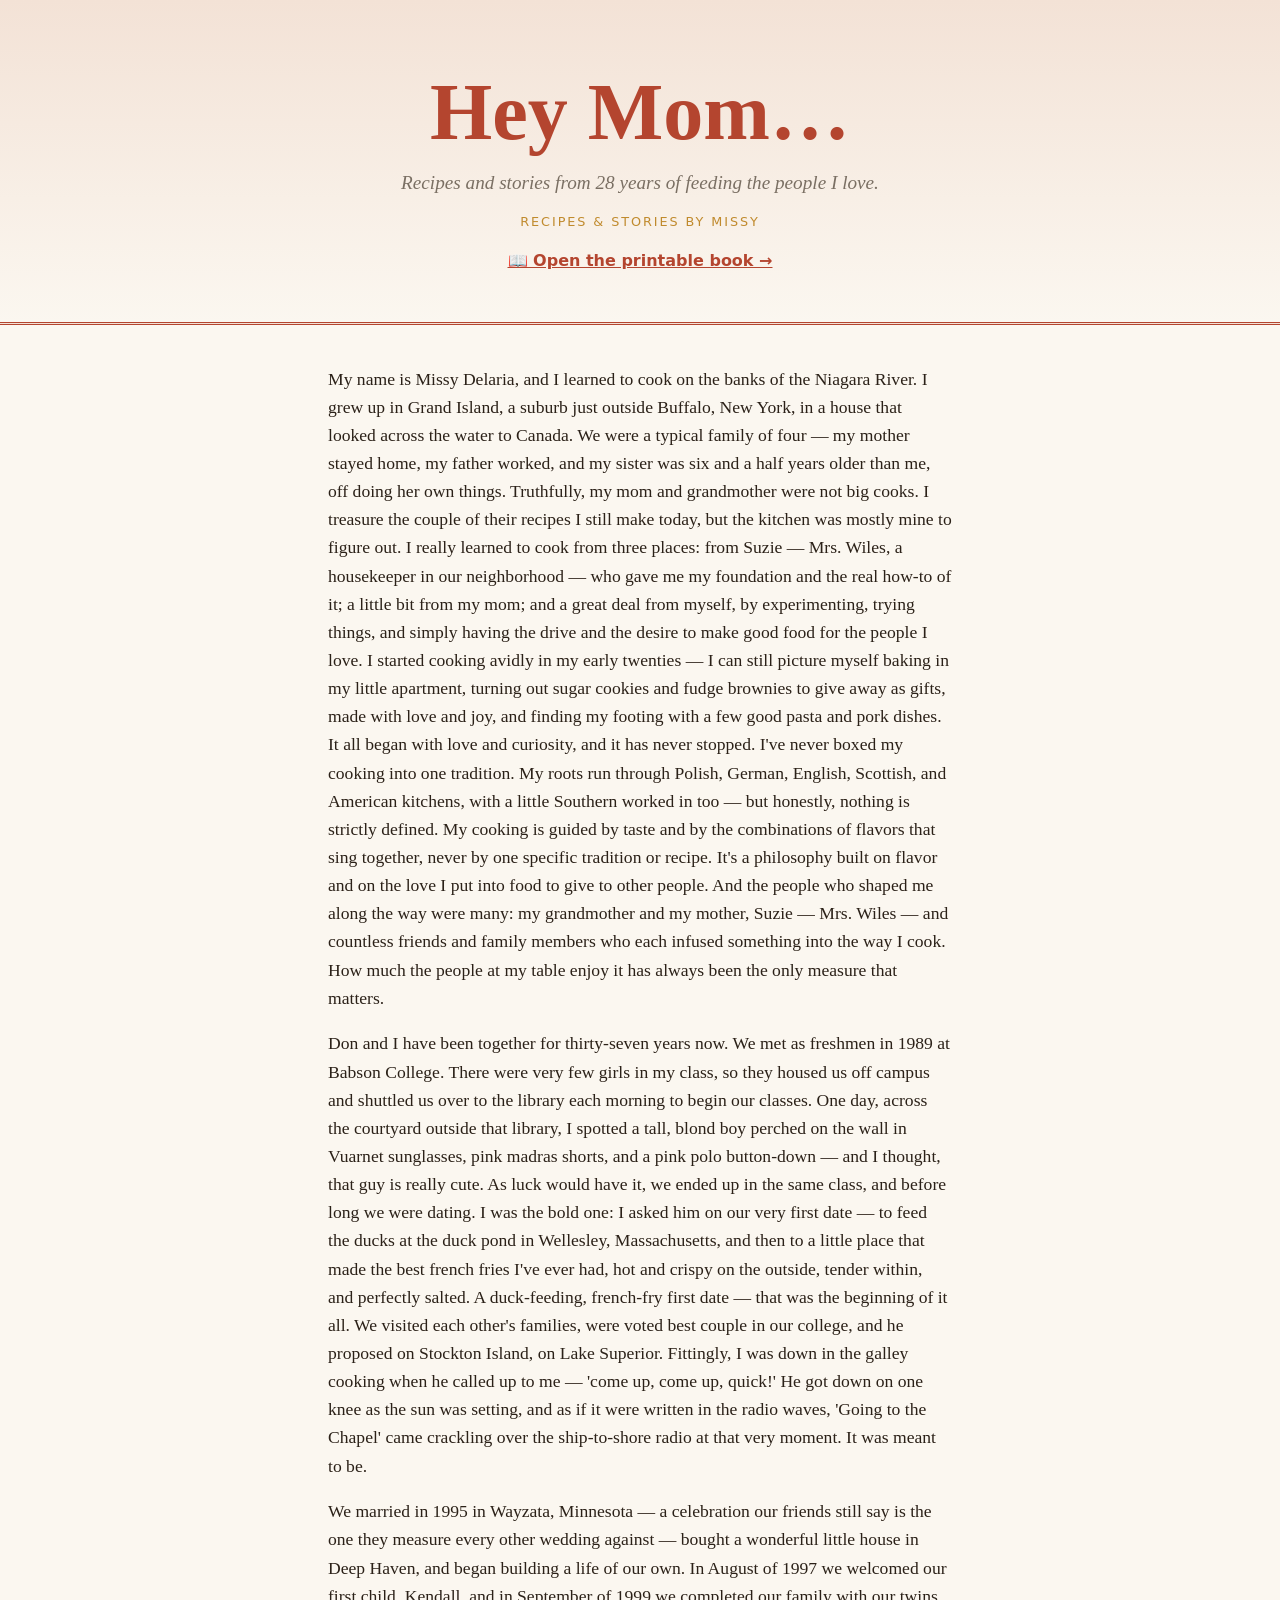
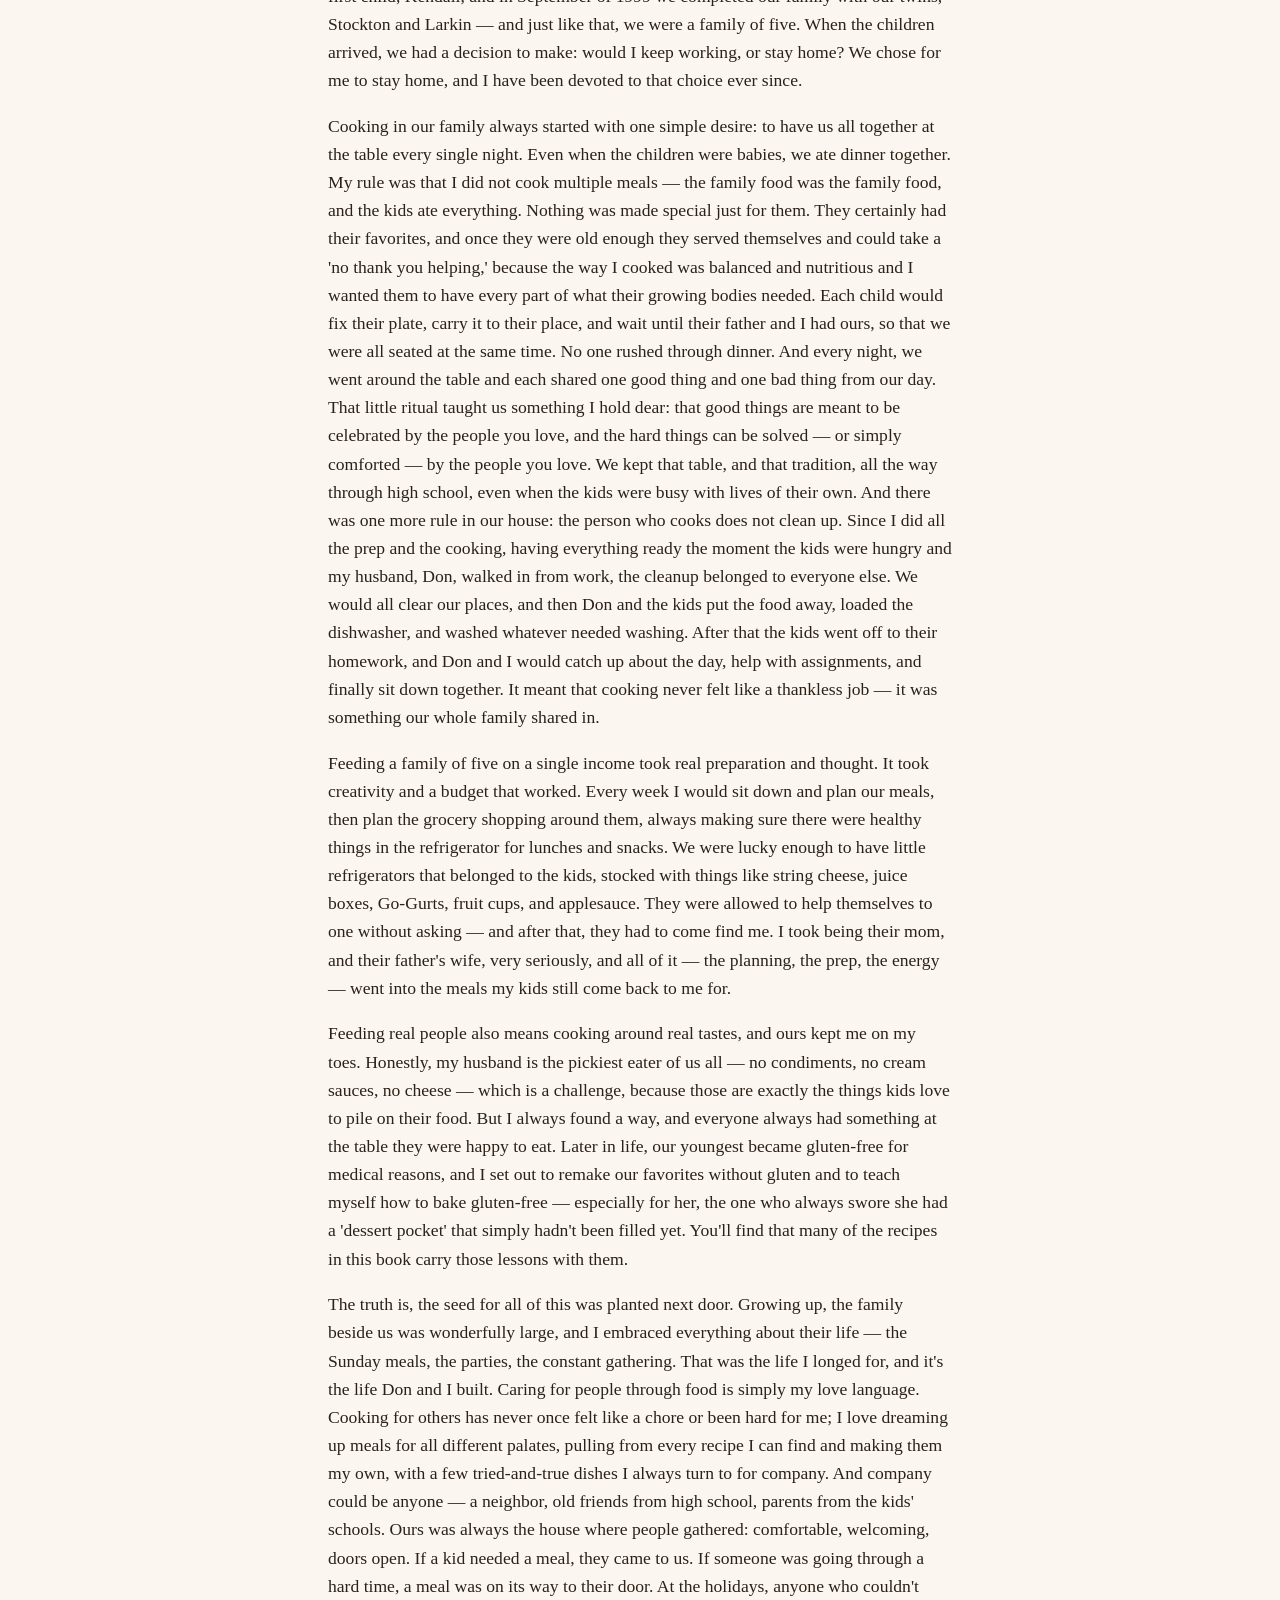
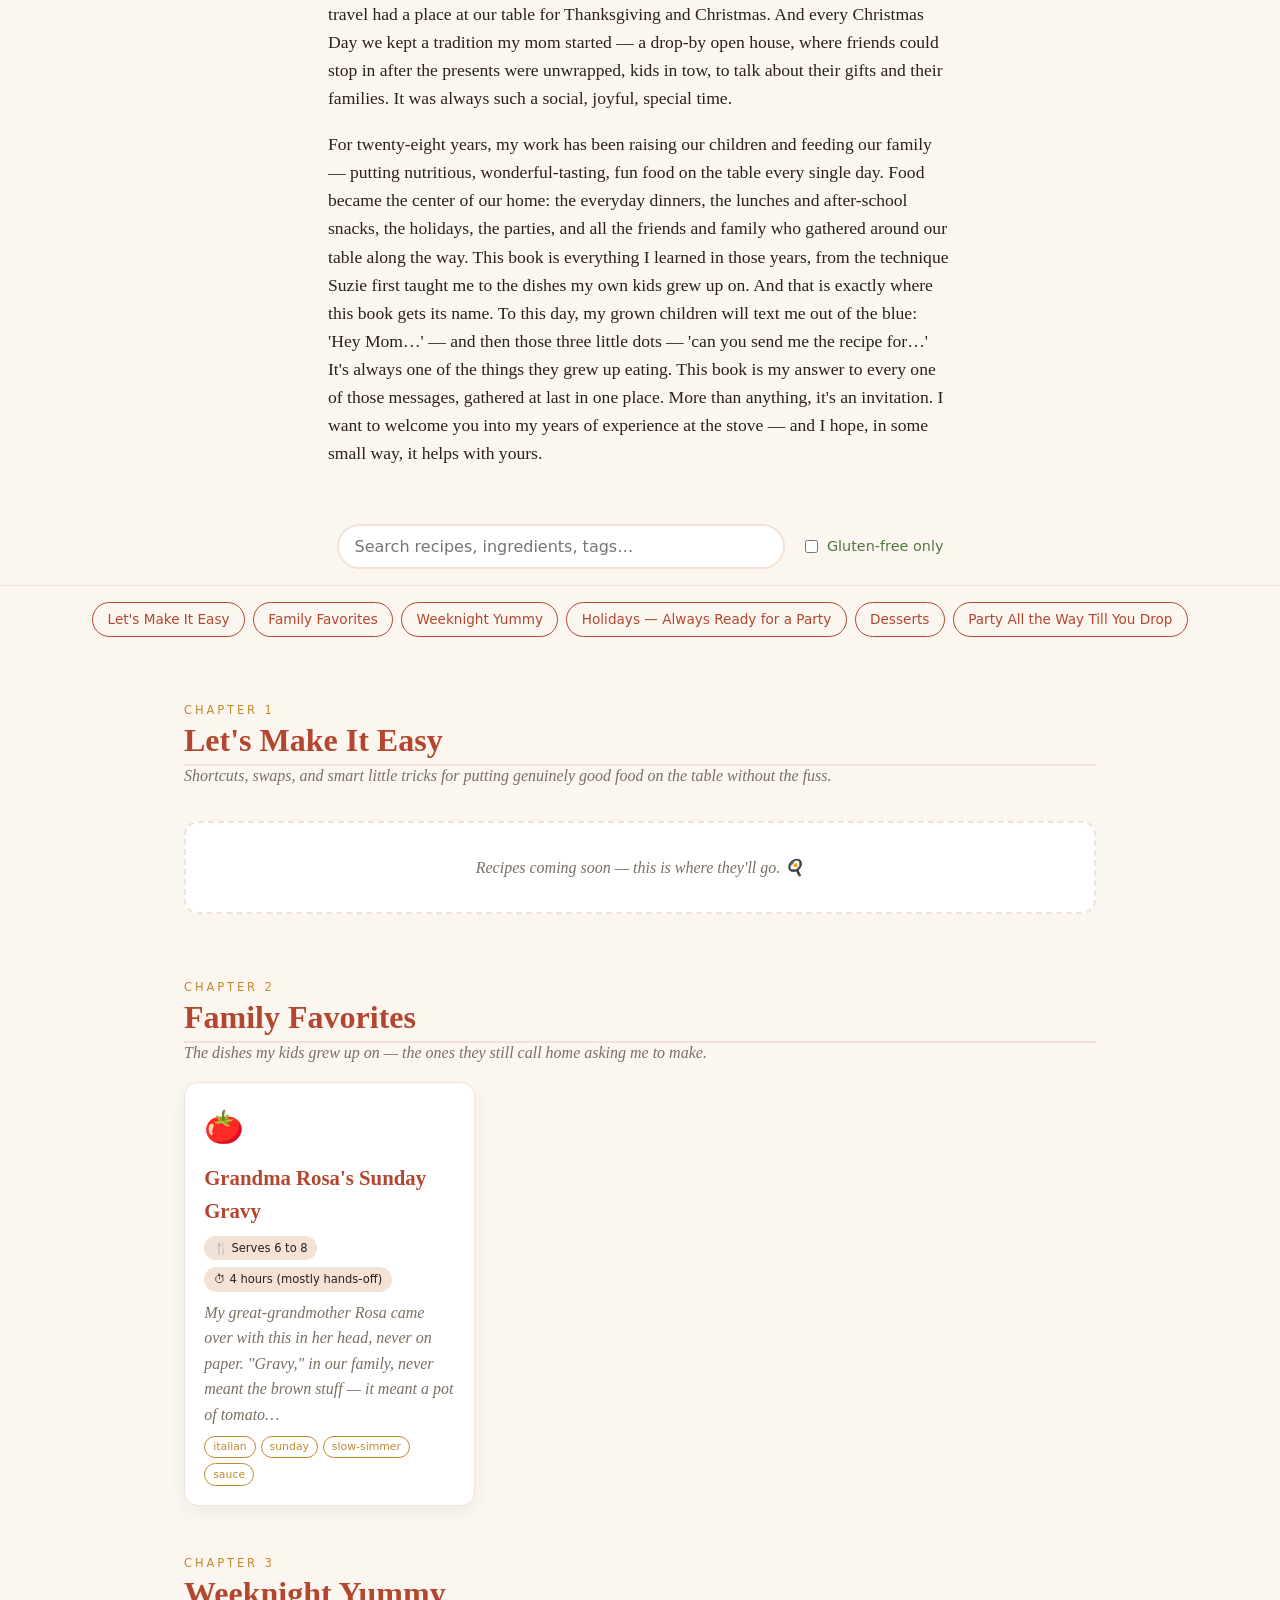
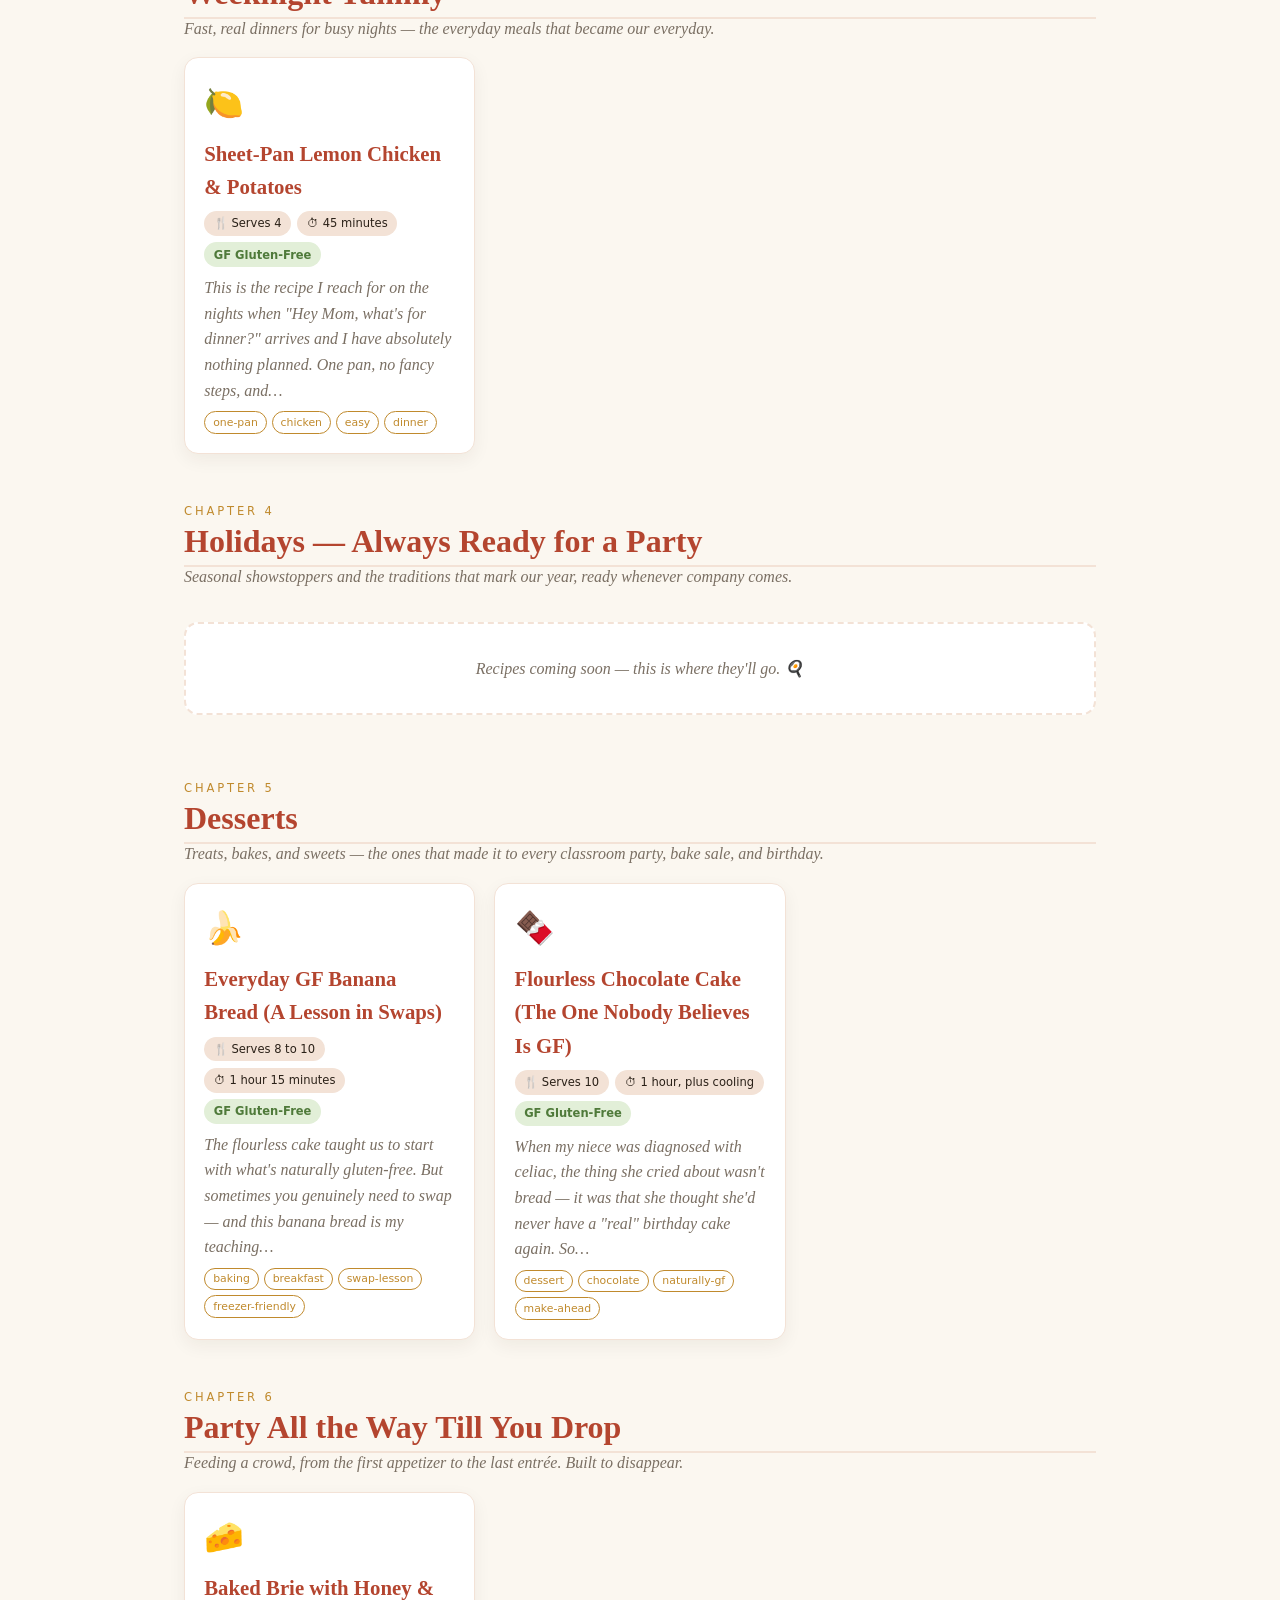
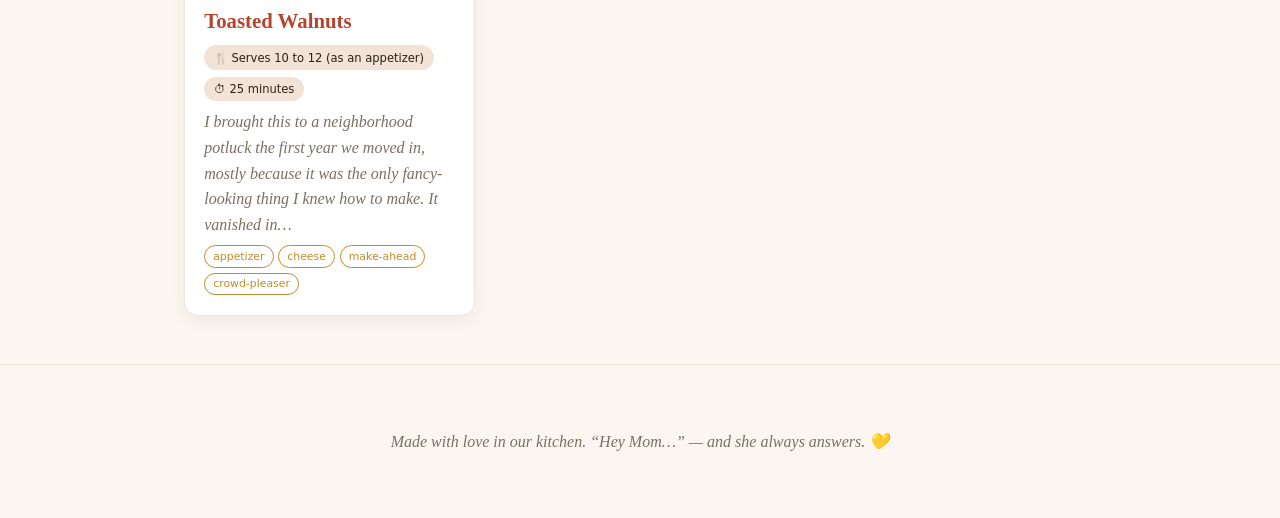
==== commit 06e614ff: "Note legendary wedding in intro; complete engagement/wedding sidebar in notes" ====
--- a/docs/index.html
+++ b/docs/index.html
@@ -14,7 +14,7 @@
   <p class="print-link"><a href="book.html">📖 Open the printable book →</a></p>
 </header>
 
-<section class="intro"><p>My name is Missy Delaria, and I learned to cook on the banks of the Niagara River. I grew up in Grand Island, a suburb just outside Buffalo, New York, in a house that looked across the water to Canada. We were a typical family of four — my mother stayed home, my father worked, and my sister was six and a half years older than me, off doing her own things. Truthfully, my mom and grandmother were not big cooks. I treasure the couple of their recipes I still make today, but the kitchen was mostly mine to figure out. I really learned to cook from three places: from Suzie — Mrs. Wiles, a housekeeper in our neighborhood — who gave me my foundation and the real how-to of it; a little bit from my mom; and a great deal from myself, by experimenting, trying things, and simply having the drive and the desire to make good food for the people I love. I started cooking avidly in my early twenties — I can still picture myself baking in my little apartment, turning out sugar cookies and fudge brownies to give away as gifts, made with love and joy, and finding my footing with a few good pasta and pork dishes. It all began with love and curiosity, and it has never stopped. I&#x27;ve never boxed my cooking into one tradition. My roots run through Polish, German, English, Scottish, and American kitchens, with a little Southern worked in too — but honestly, nothing is strictly defined. My cooking is guided by taste and by the combinations of flavors that sing together, never by one specific tradition or recipe. It&#x27;s a philosophy built on flavor and on the love I put into food to give to other people. And the people who shaped me along the way were many: my grandmother and my mother, Suzie — Mrs. Wiles — and countless friends and family members who each infused something into the way I cook. How much the people at my table enjoy it has always been the only measure that matters.</p><p>Don and I have been together for thirty-seven years now. We met as freshmen in 1989 at Babson College. There were very few girls in my class, so they housed us off campus and shuttled us over to the library each morning to begin our classes. One day, across the courtyard outside that library, I spotted a tall, blond boy perched on the wall in Vuarnet sunglasses, pink madras shorts, and a pink polo button-down — and I thought, that guy is really cute. As luck would have it, we ended up in the same class, and before long we were dating. I was the bold one: I asked him on our very first date — to feed the ducks at the duck pond in Wellesley, Massachusetts, and then to a little place that made the best french fries I&#x27;ve ever had, hot and crispy on the outside, tender within, and perfectly salted. A duck-feeding, french-fry first date — that was the beginning of it all. We visited each other&#x27;s families, were voted best couple in our college, and he proposed on Stockton Island, on Lake Superior. Fittingly, I was down in the galley cooking when he called up to me — &#x27;come up, come up, quick!&#x27; He got down on one knee as the sun was setting, and as if it were written in the radio waves, &#x27;Going to the Chapel&#x27; came crackling over the ship-to-shore radio at that very moment. It was meant to be.</p><p>We married in 1995 in Wayzata, Minnesota, bought a wonderful little house in Deep Haven, and began building a life of our own. In August of 1997 we welcomed our first child, Kendall, and in September of 1999 we completed our family with our twins, Stockton and Larkin — and just like that, we were a family of five. When the children arrived, we had a decision to make: would I keep working, or stay home? We chose for me to stay home, and I have been devoted to that choice ever since.</p><p>Cooking in our family always started with one simple desire: to have us all together at the table every single night. Even when the children were babies, we ate dinner together. My rule was that I did not cook multiple meals — the family food was the family food, and the kids ate everything. Nothing was made special just for them. They certainly had their favorites, and once they were old enough they served themselves and could take a &#x27;no thank you helping,&#x27; because the way I cooked was balanced and nutritious and I wanted them to have every part of what their growing bodies needed. Each child would fix their plate, carry it to their place, and wait until their father and I had ours, so that we were all seated at the same time. No one rushed through dinner. And every night, we went around the table and each shared one good thing and one bad thing from our day. That little ritual taught us something I hold dear: that good things are meant to be celebrated by the people you love, and the hard things can be solved — or simply comforted — by the people you love. We kept that table, and that tradition, all the way through high school, even when the kids were busy with lives of their own. And there was one more rule in our house: the person who cooks does not clean up. Since I did all the prep and the cooking, having everything ready the moment the kids were hungry and my husband, Don, walked in from work, the cleanup belonged to everyone else. We would all clear our places, and then Don and the kids put the food away, loaded the dishwasher, and washed whatever needed washing. After that the kids went off to their homework, and Don and I would catch up about the day, help with assignments, and finally sit down together. It meant that cooking never felt like a thankless job — it was something our whole family shared in.</p><p>Feeding a family of five on a single income took real preparation and thought. It took creativity and a budget that worked. Every week I would sit down and plan our meals, then plan the grocery shopping around them, always making sure there were healthy things in the refrigerator for lunches and snacks. We were lucky enough to have little refrigerators that belonged to the kids, stocked with things like string cheese, juice boxes, Go-Gurts, fruit cups, and applesauce. They were allowed to help themselves to one without asking — and after that, they had to come find me. I took being their mom, and their father&#x27;s wife, very seriously, and all of it — the planning, the prep, the energy — went into the meals my kids still come back to me for.</p><p>Feeding real people also means cooking around real tastes, and ours kept me on my toes. Honestly, my husband is the pickiest eater of us all — no condiments, no cream sauces, no cheese — which is a challenge, because those are exactly the things kids love to pile on their food. But I always found a way, and everyone always had something at the table they were happy to eat. Later in life, our youngest became gluten-free for medical reasons, and I set out to remake our favorites without gluten and to teach myself how to bake gluten-free — especially for her, the one who always swore she had a &#x27;dessert pocket&#x27; that simply hadn&#x27;t been filled yet. You&#x27;ll find that many of the recipes in this book carry those lessons with them.</p><p>The truth is, the seed for all of this was planted next door. Growing up, the family beside us was wonderfully large, and I embraced everything about their life — the Sunday meals, the parties, the constant gathering. That was the life I longed for, and it&#x27;s the life Don and I built. Caring for people through food is simply my love language. Cooking for others has never once felt like a chore or been hard for me; I love dreaming up meals for all different palates, pulling from every recipe I can find and making them my own, with a few tried-and-true dishes I always turn to for company. And company could be anyone — a neighbor, old friends from high school, parents from the kids&#x27; schools. Ours was always the house where people gathered: comfortable, welcoming, doors open. If a kid needed a meal, they came to us. If someone was going through a hard time, a meal was on its way to their door. At the holidays, anyone who couldn&#x27;t travel had a place at our table for Thanksgiving and Christmas. And every Christmas Day we kept a tradition my mom started — a drop-by open house, where friends could stop in after the presents were unwrapped, kids in tow, to talk about their gifts and their families. It was always such a social, joyful, special time.</p><p>For twenty-eight years, my work has been raising our children and feeding our family — putting nutritious, wonderful-tasting, fun food on the table every single day. Food became the center of our home: the everyday dinners, the lunches and after-school snacks, the holidays, the parties, and all the friends and family who gathered around our table along the way. This book is everything I learned in those years, from the technique Suzie first taught me to the dishes my own kids grew up on. And that is exactly where this book gets its name. To this day, my grown children will text me out of the blue: &#x27;Hey Mom…&#x27; — and then those three little dots — &#x27;can you send me the recipe for…&#x27; It&#x27;s always one of the things they grew up eating. This book is my answer to every one of those messages, gathered at last in one place. More than anything, it&#x27;s an invitation. I want to welcome you into my years of experience at the stove — and I hope, in some small way, it helps with yours.</p></section>
+<section class="intro"><p>My name is Missy Delaria, and I learned to cook on the banks of the Niagara River. I grew up in Grand Island, a suburb just outside Buffalo, New York, in a house that looked across the water to Canada. We were a typical family of four — my mother stayed home, my father worked, and my sister was six and a half years older than me, off doing her own things. Truthfully, my mom and grandmother were not big cooks. I treasure the couple of their recipes I still make today, but the kitchen was mostly mine to figure out. I really learned to cook from three places: from Suzie — Mrs. Wiles, a housekeeper in our neighborhood — who gave me my foundation and the real how-to of it; a little bit from my mom; and a great deal from myself, by experimenting, trying things, and simply having the drive and the desire to make good food for the people I love. I started cooking avidly in my early twenties — I can still picture myself baking in my little apartment, turning out sugar cookies and fudge brownies to give away as gifts, made with love and joy, and finding my footing with a few good pasta and pork dishes. It all began with love and curiosity, and it has never stopped. I&#x27;ve never boxed my cooking into one tradition. My roots run through Polish, German, English, Scottish, and American kitchens, with a little Southern worked in too — but honestly, nothing is strictly defined. My cooking is guided by taste and by the combinations of flavors that sing together, never by one specific tradition or recipe. It&#x27;s a philosophy built on flavor and on the love I put into food to give to other people. And the people who shaped me along the way were many: my grandmother and my mother, Suzie — Mrs. Wiles — and countless friends and family members who each infused something into the way I cook. How much the people at my table enjoy it has always been the only measure that matters.</p><p>Don and I have been together for thirty-seven years now. We met as freshmen in 1989 at Babson College. There were very few girls in my class, so they housed us off campus and shuttled us over to the library each morning to begin our classes. One day, across the courtyard outside that library, I spotted a tall, blond boy perched on the wall in Vuarnet sunglasses, pink madras shorts, and a pink polo button-down — and I thought, that guy is really cute. As luck would have it, we ended up in the same class, and before long we were dating. I was the bold one: I asked him on our very first date — to feed the ducks at the duck pond in Wellesley, Massachusetts, and then to a little place that made the best french fries I&#x27;ve ever had, hot and crispy on the outside, tender within, and perfectly salted. A duck-feeding, french-fry first date — that was the beginning of it all. We visited each other&#x27;s families, were voted best couple in our college, and he proposed on Stockton Island, on Lake Superior. Fittingly, I was down in the galley cooking when he called up to me — &#x27;come up, come up, quick!&#x27; He got down on one knee as the sun was setting, and as if it were written in the radio waves, &#x27;Going to the Chapel&#x27; came crackling over the ship-to-shore radio at that very moment. It was meant to be.</p><p>We married in 1995 in Wayzata, Minnesota — a celebration our friends still say is the one they measure every other wedding against — bought a wonderful little house in Deep Haven, and began building a life of our own. In August of 1997 we welcomed our first child, Kendall, and in September of 1999 we completed our family with our twins, Stockton and Larkin — and just like that, we were a family of five. When the children arrived, we had a decision to make: would I keep working, or stay home? We chose for me to stay home, and I have been devoted to that choice ever since.</p><p>Cooking in our family always started with one simple desire: to have us all together at the table every single night. Even when the children were babies, we ate dinner together. My rule was that I did not cook multiple meals — the family food was the family food, and the kids ate everything. Nothing was made special just for them. They certainly had their favorites, and once they were old enough they served themselves and could take a &#x27;no thank you helping,&#x27; because the way I cooked was balanced and nutritious and I wanted them to have every part of what their growing bodies needed. Each child would fix their plate, carry it to their place, and wait until their father and I had ours, so that we were all seated at the same time. No one rushed through dinner. And every night, we went around the table and each shared one good thing and one bad thing from our day. That little ritual taught us something I hold dear: that good things are meant to be celebrated by the people you love, and the hard things can be solved — or simply comforted — by the people you love. We kept that table, and that tradition, all the way through high school, even when the kids were busy with lives of their own. And there was one more rule in our house: the person who cooks does not clean up. Since I did all the prep and the cooking, having everything ready the moment the kids were hungry and my husband, Don, walked in from work, the cleanup belonged to everyone else. We would all clear our places, and then Don and the kids put the food away, loaded the dishwasher, and washed whatever needed washing. After that the kids went off to their homework, and Don and I would catch up about the day, help with assignments, and finally sit down together. It meant that cooking never felt like a thankless job — it was something our whole family shared in.</p><p>Feeding a family of five on a single income took real preparation and thought. It took creativity and a budget that worked. Every week I would sit down and plan our meals, then plan the grocery shopping around them, always making sure there were healthy things in the refrigerator for lunches and snacks. We were lucky enough to have little refrigerators that belonged to the kids, stocked with things like string cheese, juice boxes, Go-Gurts, fruit cups, and applesauce. They were allowed to help themselves to one without asking — and after that, they had to come find me. I took being their mom, and their father&#x27;s wife, very seriously, and all of it — the planning, the prep, the energy — went into the meals my kids still come back to me for.</p><p>Feeding real people also means cooking around real tastes, and ours kept me on my toes. Honestly, my husband is the pickiest eater of us all — no condiments, no cream sauces, no cheese — which is a challenge, because those are exactly the things kids love to pile on their food. But I always found a way, and everyone always had something at the table they were happy to eat. Later in life, our youngest became gluten-free for medical reasons, and I set out to remake our favorites without gluten and to teach myself how to bake gluten-free — especially for her, the one who always swore she had a &#x27;dessert pocket&#x27; that simply hadn&#x27;t been filled yet. You&#x27;ll find that many of the recipes in this book carry those lessons with them.</p><p>The truth is, the seed for all of this was planted next door. Growing up, the family beside us was wonderfully large, and I embraced everything about their life — the Sunday meals, the parties, the constant gathering. That was the life I longed for, and it&#x27;s the life Don and I built. Caring for people through food is simply my love language. Cooking for others has never once felt like a chore or been hard for me; I love dreaming up meals for all different palates, pulling from every recipe I can find and making them my own, with a few tried-and-true dishes I always turn to for company. And company could be anyone — a neighbor, old friends from high school, parents from the kids&#x27; schools. Ours was always the house where people gathered: comfortable, welcoming, doors open. If a kid needed a meal, they came to us. If someone was going through a hard time, a meal was on its way to their door. At the holidays, anyone who couldn&#x27;t travel had a place at our table for Thanksgiving and Christmas. And every Christmas Day we kept a tradition my mom started — a drop-by open house, where friends could stop in after the presents were unwrapped, kids in tow, to talk about their gifts and their families. It was always such a social, joyful, special time.</p><p>For twenty-eight years, my work has been raising our children and feeding our family — putting nutritious, wonderful-tasting, fun food on the table every single day. Food became the center of our home: the everyday dinners, the lunches and after-school snacks, the holidays, the parties, and all the friends and family who gathered around our table along the way. This book is everything I learned in those years, from the technique Suzie first taught me to the dishes my own kids grew up on. And that is exactly where this book gets its name. To this day, my grown children will text me out of the blue: &#x27;Hey Mom…&#x27; — and then those three little dots — &#x27;can you send me the recipe for…&#x27; It&#x27;s always one of the things they grew up eating. This book is my answer to every one of those messages, gathered at last in one place. More than anything, it&#x27;s an invitation. I want to welcome you into my years of experience at the stove — and I hope, in some small way, it helps with yours.</p></section>
 
 <div class="controls">
   <input type="search" id="search" placeholder="Search recipes, ingredients, tags…" aria-label="Search recipes">
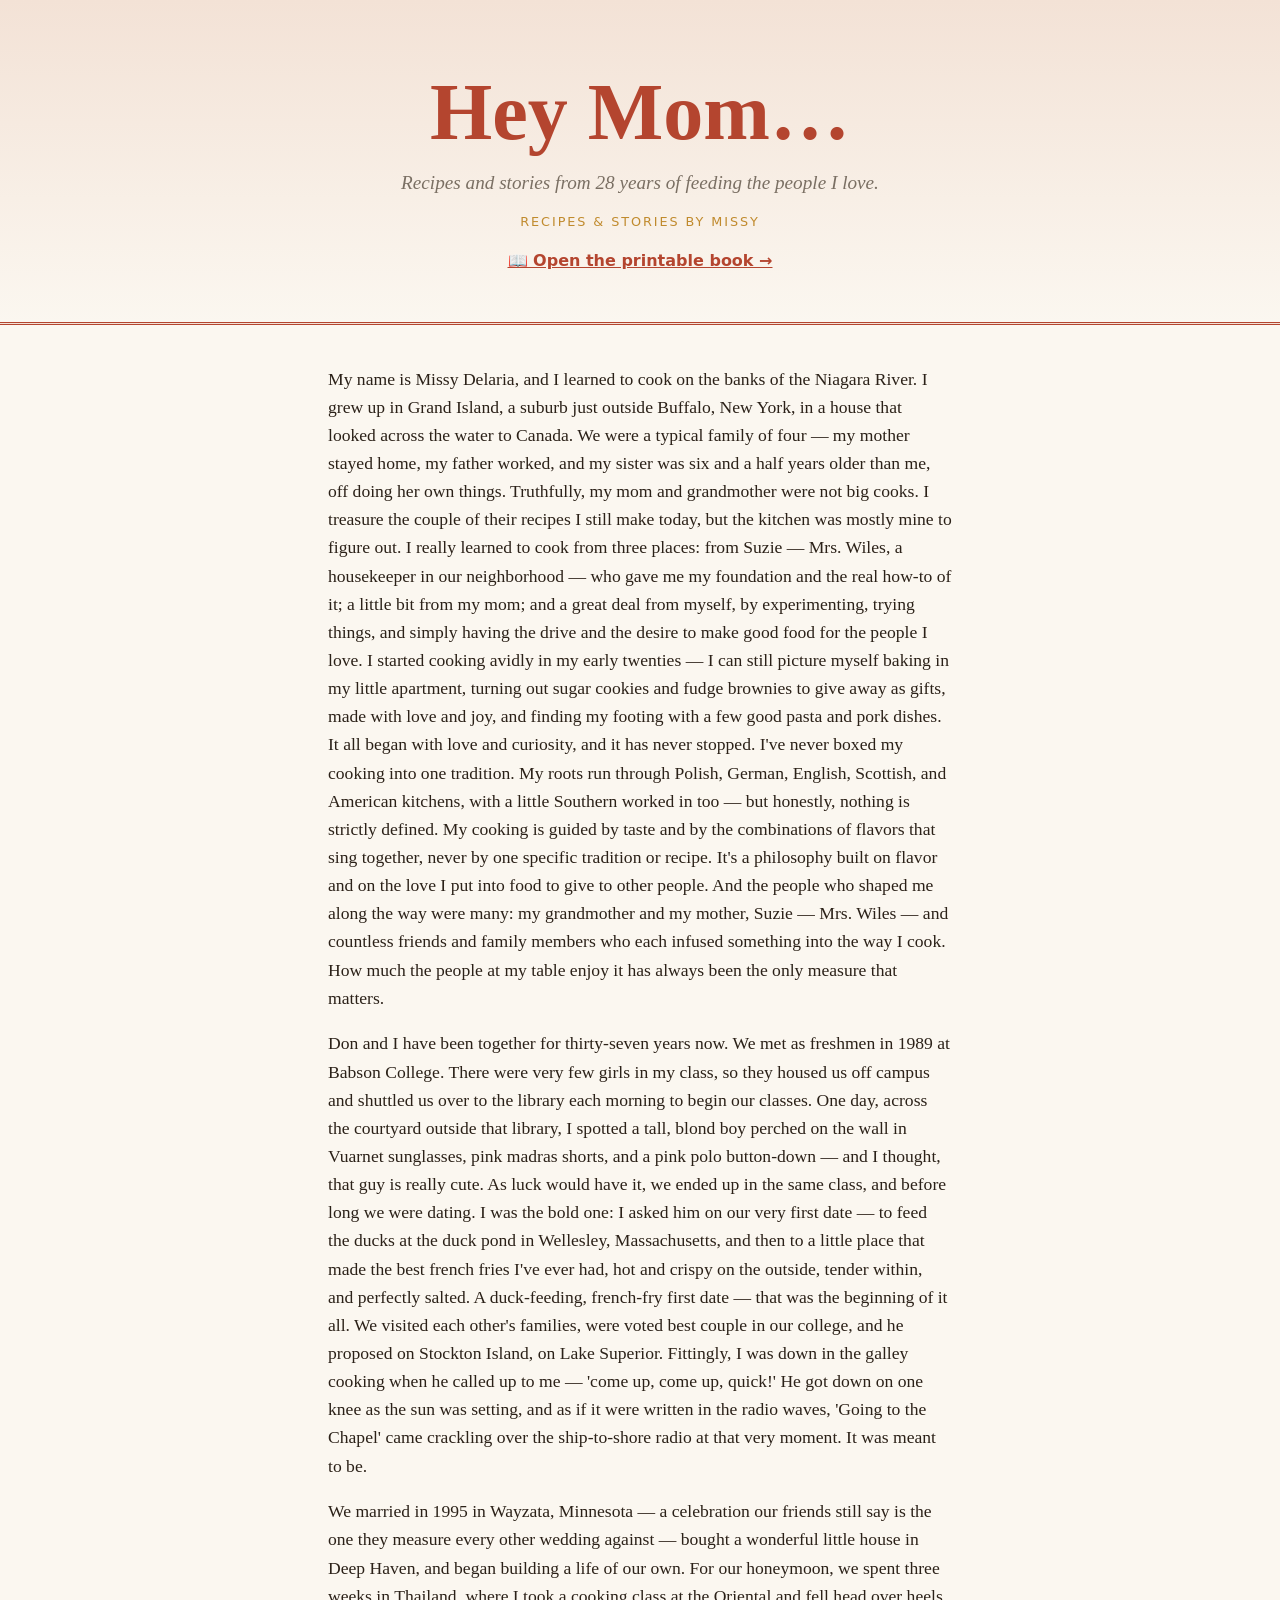
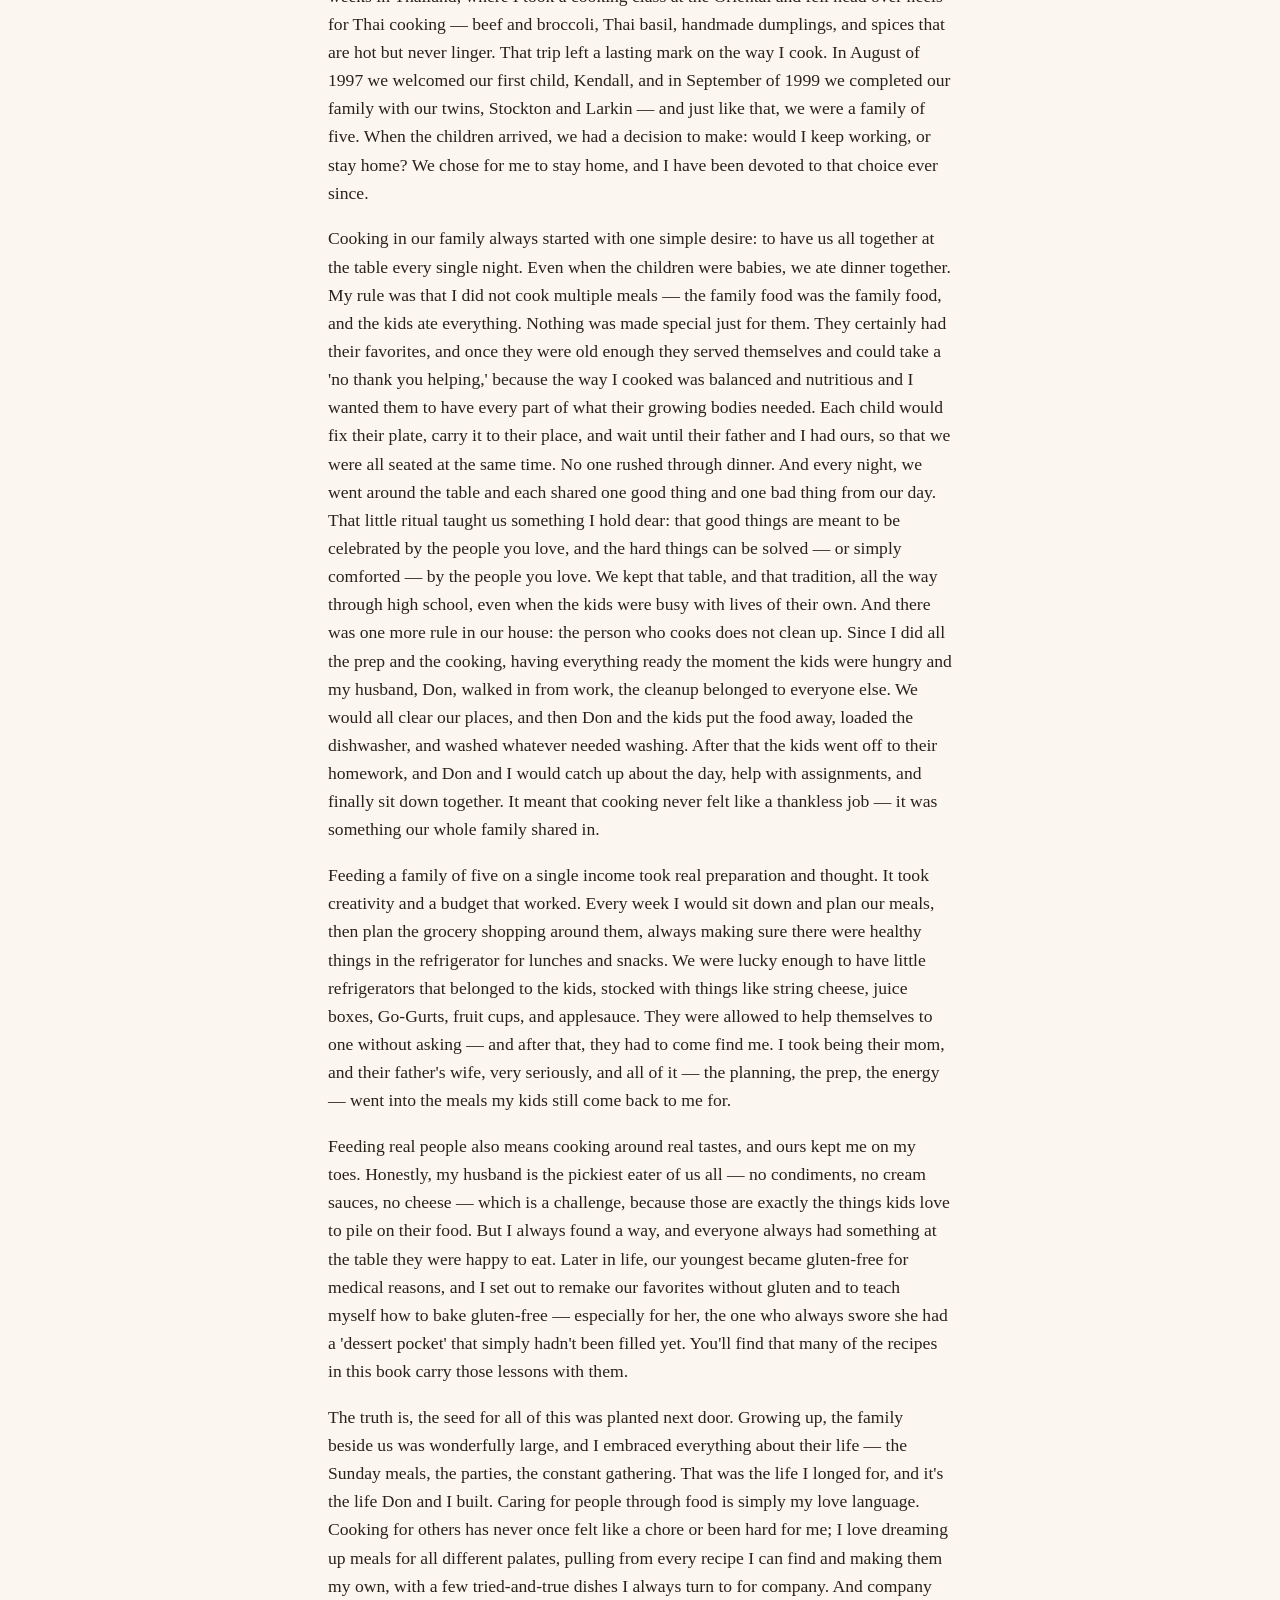
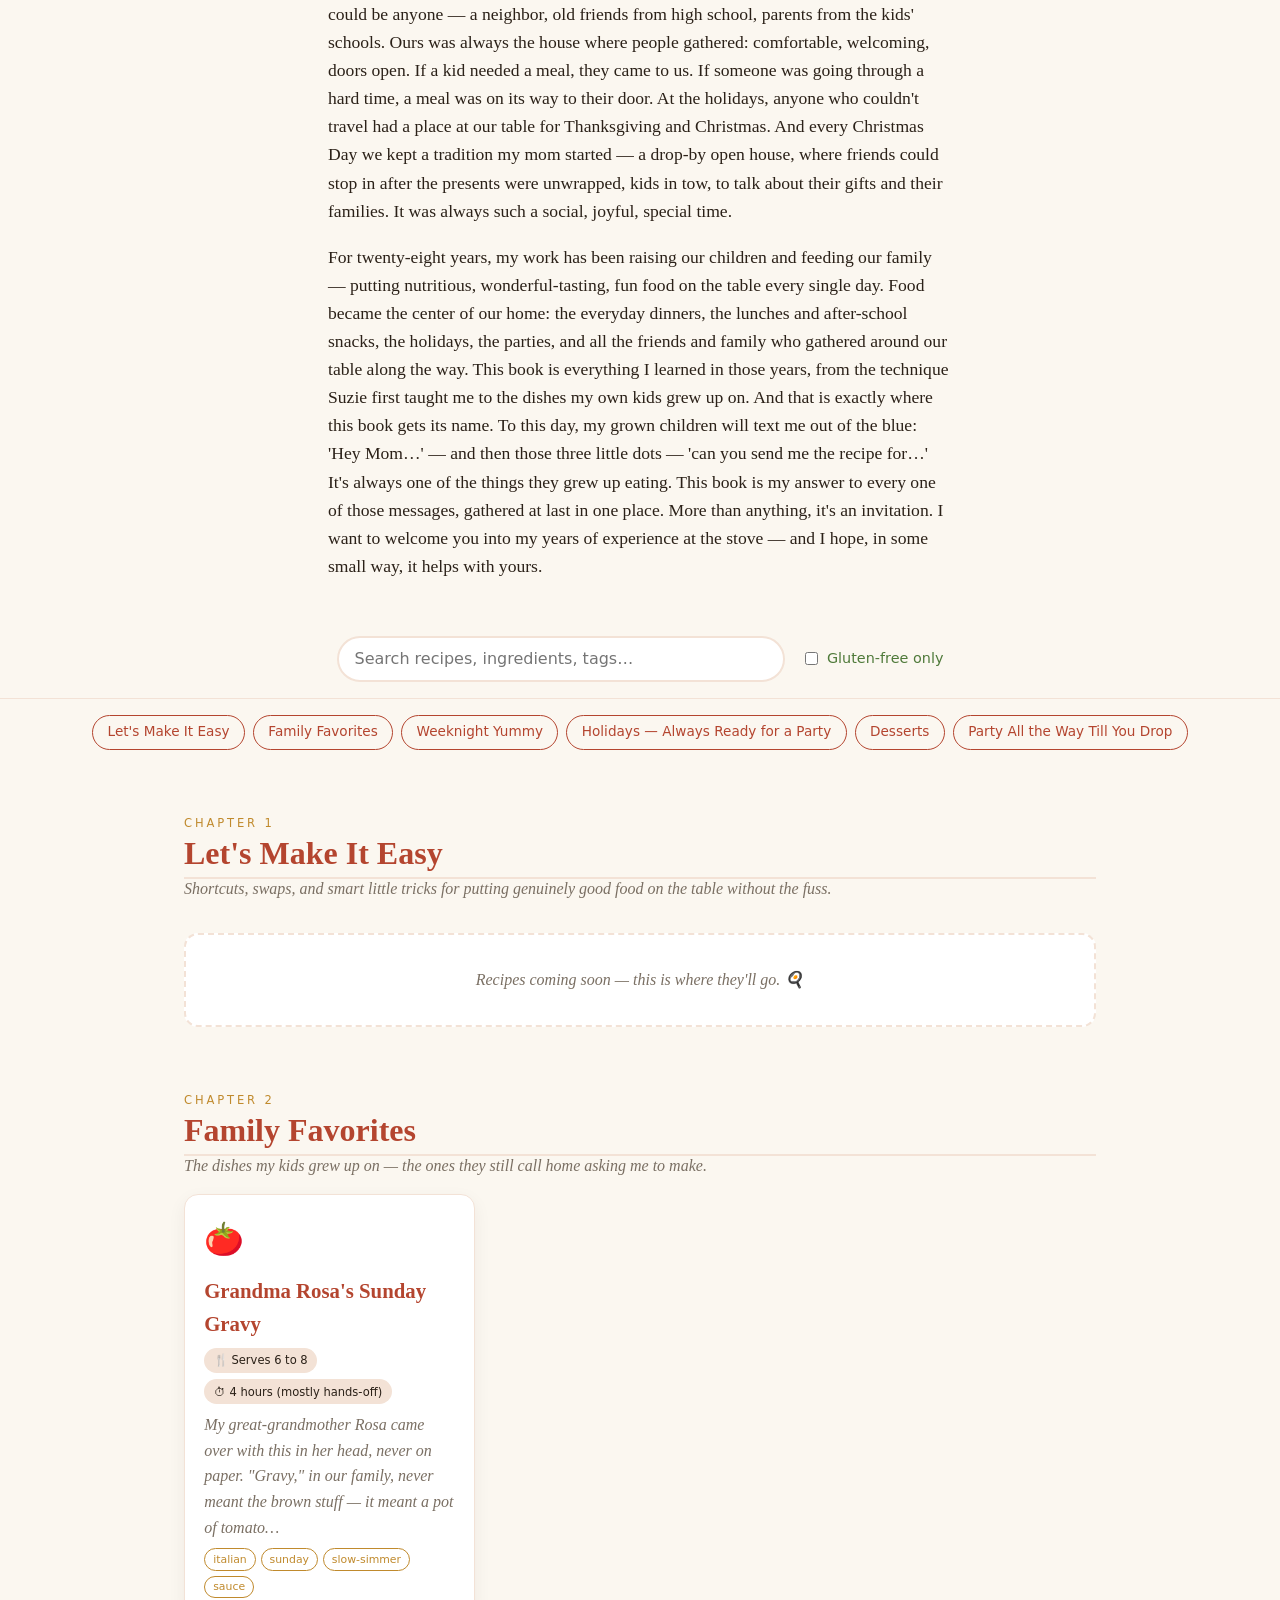
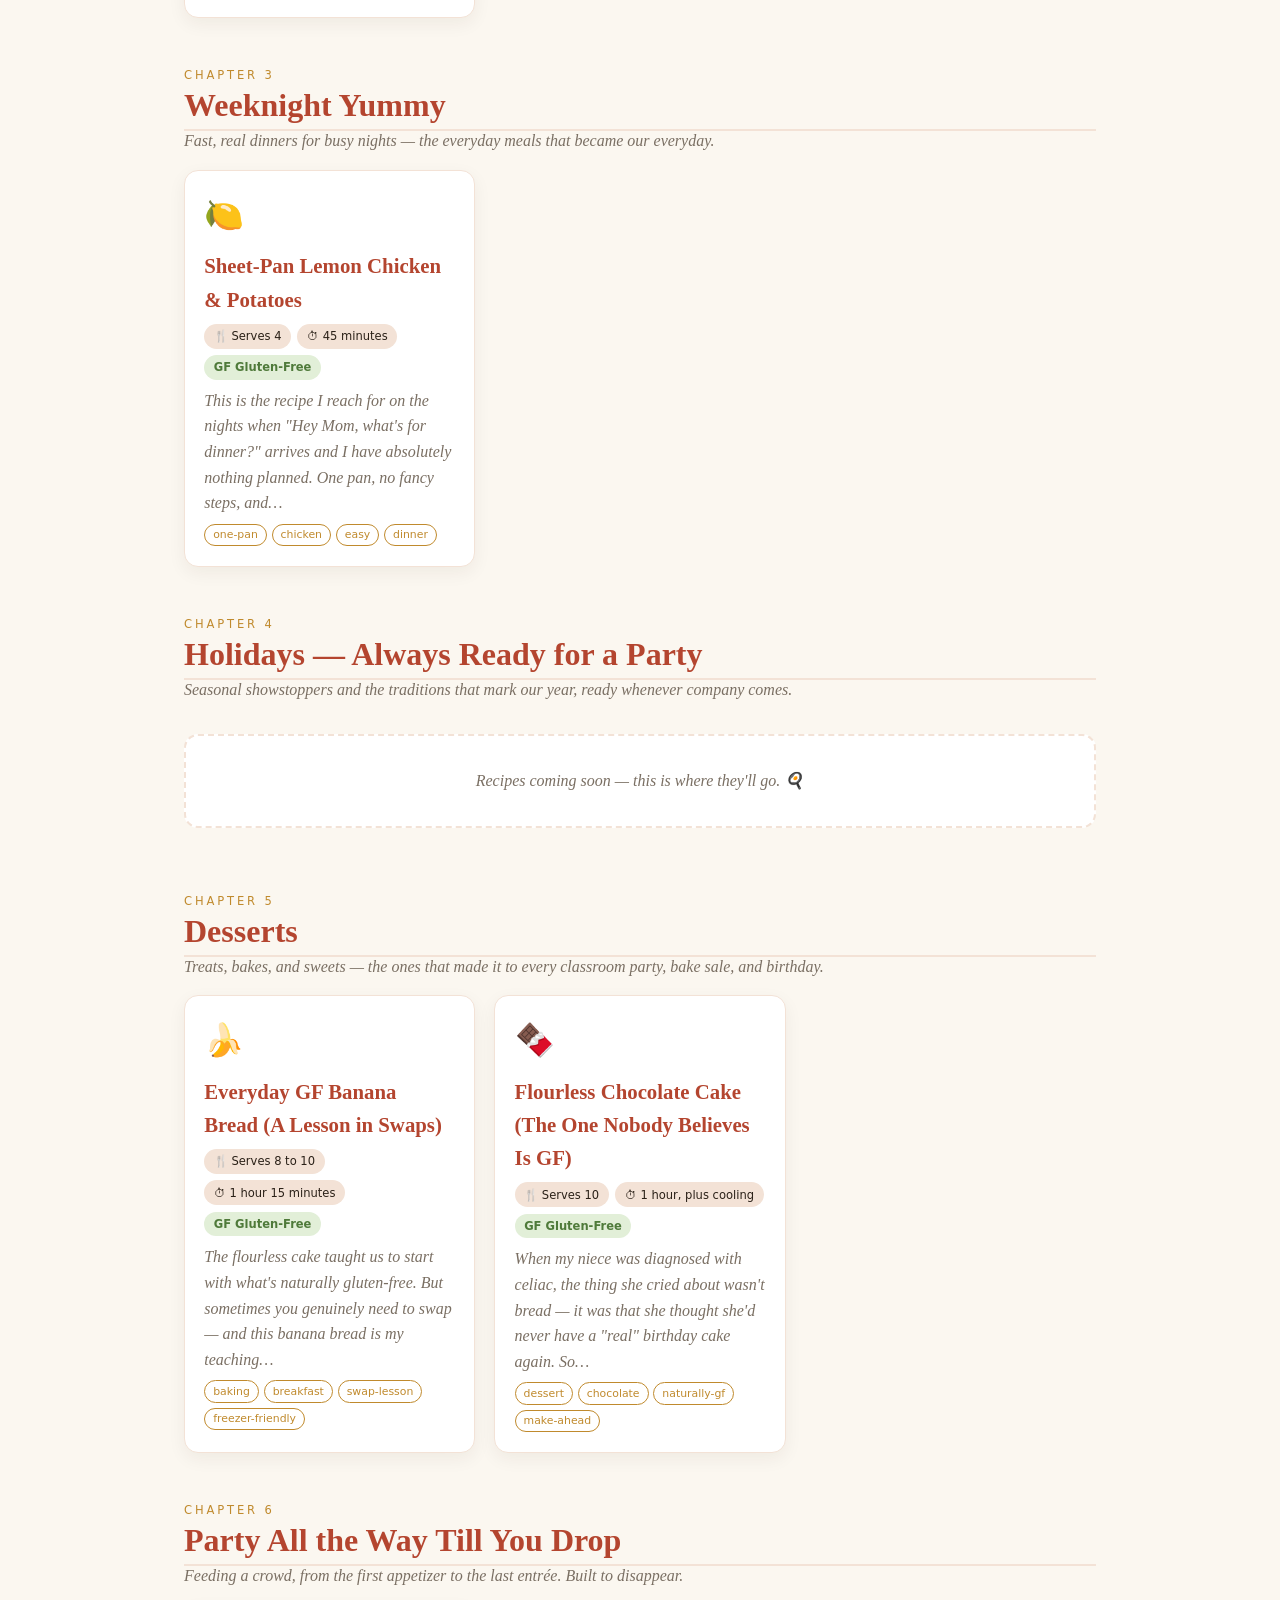
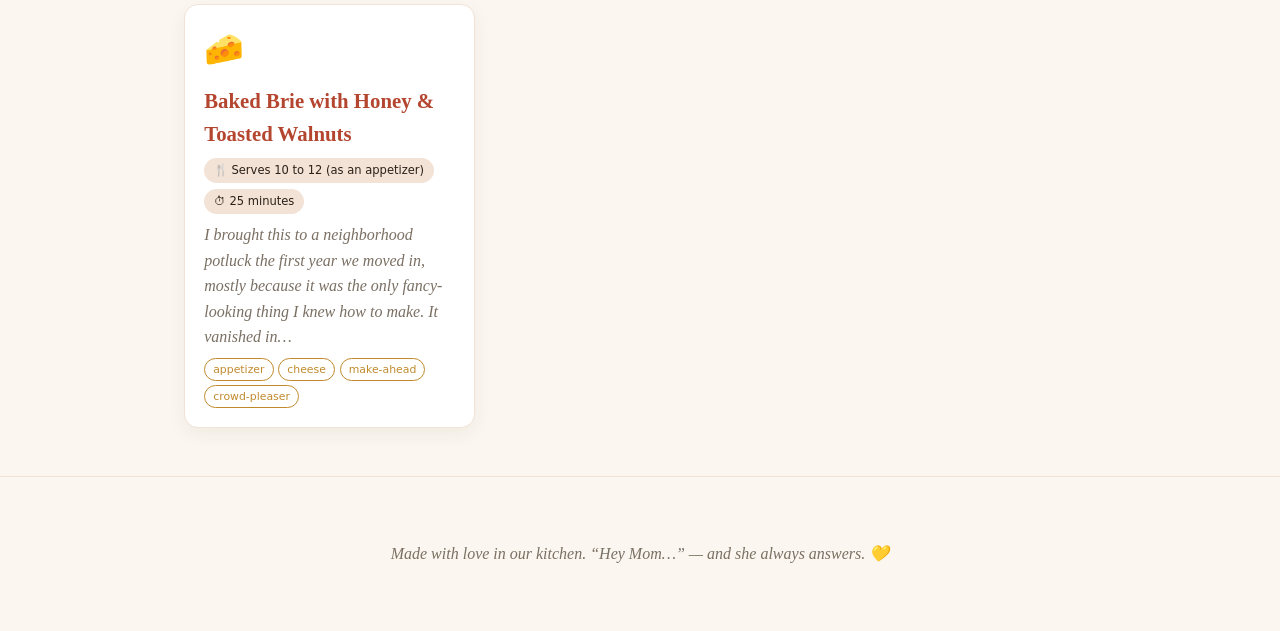
==== commit 5575be13: "Add Thailand honeymoon cooking influence to intro; log Thai recipe leads" ====
--- a/docs/index.html
+++ b/docs/index.html
@@ -14,7 +14,7 @@
   <p class="print-link"><a href="book.html">📖 Open the printable book →</a></p>
 </header>
 
-<section class="intro"><p>My name is Missy Delaria, and I learned to cook on the banks of the Niagara River. I grew up in Grand Island, a suburb just outside Buffalo, New York, in a house that looked across the water to Canada. We were a typical family of four — my mother stayed home, my father worked, and my sister was six and a half years older than me, off doing her own things. Truthfully, my mom and grandmother were not big cooks. I treasure the couple of their recipes I still make today, but the kitchen was mostly mine to figure out. I really learned to cook from three places: from Suzie — Mrs. Wiles, a housekeeper in our neighborhood — who gave me my foundation and the real how-to of it; a little bit from my mom; and a great deal from myself, by experimenting, trying things, and simply having the drive and the desire to make good food for the people I love. I started cooking avidly in my early twenties — I can still picture myself baking in my little apartment, turning out sugar cookies and fudge brownies to give away as gifts, made with love and joy, and finding my footing with a few good pasta and pork dishes. It all began with love and curiosity, and it has never stopped. I&#x27;ve never boxed my cooking into one tradition. My roots run through Polish, German, English, Scottish, and American kitchens, with a little Southern worked in too — but honestly, nothing is strictly defined. My cooking is guided by taste and by the combinations of flavors that sing together, never by one specific tradition or recipe. It&#x27;s a philosophy built on flavor and on the love I put into food to give to other people. And the people who shaped me along the way were many: my grandmother and my mother, Suzie — Mrs. Wiles — and countless friends and family members who each infused something into the way I cook. How much the people at my table enjoy it has always been the only measure that matters.</p><p>Don and I have been together for thirty-seven years now. We met as freshmen in 1989 at Babson College. There were very few girls in my class, so they housed us off campus and shuttled us over to the library each morning to begin our classes. One day, across the courtyard outside that library, I spotted a tall, blond boy perched on the wall in Vuarnet sunglasses, pink madras shorts, and a pink polo button-down — and I thought, that guy is really cute. As luck would have it, we ended up in the same class, and before long we were dating. I was the bold one: I asked him on our very first date — to feed the ducks at the duck pond in Wellesley, Massachusetts, and then to a little place that made the best french fries I&#x27;ve ever had, hot and crispy on the outside, tender within, and perfectly salted. A duck-feeding, french-fry first date — that was the beginning of it all. We visited each other&#x27;s families, were voted best couple in our college, and he proposed on Stockton Island, on Lake Superior. Fittingly, I was down in the galley cooking when he called up to me — &#x27;come up, come up, quick!&#x27; He got down on one knee as the sun was setting, and as if it were written in the radio waves, &#x27;Going to the Chapel&#x27; came crackling over the ship-to-shore radio at that very moment. It was meant to be.</p><p>We married in 1995 in Wayzata, Minnesota — a celebration our friends still say is the one they measure every other wedding against — bought a wonderful little house in Deep Haven, and began building a life of our own. In August of 1997 we welcomed our first child, Kendall, and in September of 1999 we completed our family with our twins, Stockton and Larkin — and just like that, we were a family of five. When the children arrived, we had a decision to make: would I keep working, or stay home? We chose for me to stay home, and I have been devoted to that choice ever since.</p><p>Cooking in our family always started with one simple desire: to have us all together at the table every single night. Even when the children were babies, we ate dinner together. My rule was that I did not cook multiple meals — the family food was the family food, and the kids ate everything. Nothing was made special just for them. They certainly had their favorites, and once they were old enough they served themselves and could take a &#x27;no thank you helping,&#x27; because the way I cooked was balanced and nutritious and I wanted them to have every part of what their growing bodies needed. Each child would fix their plate, carry it to their place, and wait until their father and I had ours, so that we were all seated at the same time. No one rushed through dinner. And every night, we went around the table and each shared one good thing and one bad thing from our day. That little ritual taught us something I hold dear: that good things are meant to be celebrated by the people you love, and the hard things can be solved — or simply comforted — by the people you love. We kept that table, and that tradition, all the way through high school, even when the kids were busy with lives of their own. And there was one more rule in our house: the person who cooks does not clean up. Since I did all the prep and the cooking, having everything ready the moment the kids were hungry and my husband, Don, walked in from work, the cleanup belonged to everyone else. We would all clear our places, and then Don and the kids put the food away, loaded the dishwasher, and washed whatever needed washing. After that the kids went off to their homework, and Don and I would catch up about the day, help with assignments, and finally sit down together. It meant that cooking never felt like a thankless job — it was something our whole family shared in.</p><p>Feeding a family of five on a single income took real preparation and thought. It took creativity and a budget that worked. Every week I would sit down and plan our meals, then plan the grocery shopping around them, always making sure there were healthy things in the refrigerator for lunches and snacks. We were lucky enough to have little refrigerators that belonged to the kids, stocked with things like string cheese, juice boxes, Go-Gurts, fruit cups, and applesauce. They were allowed to help themselves to one without asking — and after that, they had to come find me. I took being their mom, and their father&#x27;s wife, very seriously, and all of it — the planning, the prep, the energy — went into the meals my kids still come back to me for.</p><p>Feeding real people also means cooking around real tastes, and ours kept me on my toes. Honestly, my husband is the pickiest eater of us all — no condiments, no cream sauces, no cheese — which is a challenge, because those are exactly the things kids love to pile on their food. But I always found a way, and everyone always had something at the table they were happy to eat. Later in life, our youngest became gluten-free for medical reasons, and I set out to remake our favorites without gluten and to teach myself how to bake gluten-free — especially for her, the one who always swore she had a &#x27;dessert pocket&#x27; that simply hadn&#x27;t been filled yet. You&#x27;ll find that many of the recipes in this book carry those lessons with them.</p><p>The truth is, the seed for all of this was planted next door. Growing up, the family beside us was wonderfully large, and I embraced everything about their life — the Sunday meals, the parties, the constant gathering. That was the life I longed for, and it&#x27;s the life Don and I built. Caring for people through food is simply my love language. Cooking for others has never once felt like a chore or been hard for me; I love dreaming up meals for all different palates, pulling from every recipe I can find and making them my own, with a few tried-and-true dishes I always turn to for company. And company could be anyone — a neighbor, old friends from high school, parents from the kids&#x27; schools. Ours was always the house where people gathered: comfortable, welcoming, doors open. If a kid needed a meal, they came to us. If someone was going through a hard time, a meal was on its way to their door. At the holidays, anyone who couldn&#x27;t travel had a place at our table for Thanksgiving and Christmas. And every Christmas Day we kept a tradition my mom started — a drop-by open house, where friends could stop in after the presents were unwrapped, kids in tow, to talk about their gifts and their families. It was always such a social, joyful, special time.</p><p>For twenty-eight years, my work has been raising our children and feeding our family — putting nutritious, wonderful-tasting, fun food on the table every single day. Food became the center of our home: the everyday dinners, the lunches and after-school snacks, the holidays, the parties, and all the friends and family who gathered around our table along the way. This book is everything I learned in those years, from the technique Suzie first taught me to the dishes my own kids grew up on. And that is exactly where this book gets its name. To this day, my grown children will text me out of the blue: &#x27;Hey Mom…&#x27; — and then those three little dots — &#x27;can you send me the recipe for…&#x27; It&#x27;s always one of the things they grew up eating. This book is my answer to every one of those messages, gathered at last in one place. More than anything, it&#x27;s an invitation. I want to welcome you into my years of experience at the stove — and I hope, in some small way, it helps with yours.</p></section>
+<section class="intro"><p>My name is Missy Delaria, and I learned to cook on the banks of the Niagara River. I grew up in Grand Island, a suburb just outside Buffalo, New York, in a house that looked across the water to Canada. We were a typical family of four — my mother stayed home, my father worked, and my sister was six and a half years older than me, off doing her own things. Truthfully, my mom and grandmother were not big cooks. I treasure the couple of their recipes I still make today, but the kitchen was mostly mine to figure out. I really learned to cook from three places: from Suzie — Mrs. Wiles, a housekeeper in our neighborhood — who gave me my foundation and the real how-to of it; a little bit from my mom; and a great deal from myself, by experimenting, trying things, and simply having the drive and the desire to make good food for the people I love. I started cooking avidly in my early twenties — I can still picture myself baking in my little apartment, turning out sugar cookies and fudge brownies to give away as gifts, made with love and joy, and finding my footing with a few good pasta and pork dishes. It all began with love and curiosity, and it has never stopped. I&#x27;ve never boxed my cooking into one tradition. My roots run through Polish, German, English, Scottish, and American kitchens, with a little Southern worked in too — but honestly, nothing is strictly defined. My cooking is guided by taste and by the combinations of flavors that sing together, never by one specific tradition or recipe. It&#x27;s a philosophy built on flavor and on the love I put into food to give to other people. And the people who shaped me along the way were many: my grandmother and my mother, Suzie — Mrs. Wiles — and countless friends and family members who each infused something into the way I cook. How much the people at my table enjoy it has always been the only measure that matters.</p><p>Don and I have been together for thirty-seven years now. We met as freshmen in 1989 at Babson College. There were very few girls in my class, so they housed us off campus and shuttled us over to the library each morning to begin our classes. One day, across the courtyard outside that library, I spotted a tall, blond boy perched on the wall in Vuarnet sunglasses, pink madras shorts, and a pink polo button-down — and I thought, that guy is really cute. As luck would have it, we ended up in the same class, and before long we were dating. I was the bold one: I asked him on our very first date — to feed the ducks at the duck pond in Wellesley, Massachusetts, and then to a little place that made the best french fries I&#x27;ve ever had, hot and crispy on the outside, tender within, and perfectly salted. A duck-feeding, french-fry first date — that was the beginning of it all. We visited each other&#x27;s families, were voted best couple in our college, and he proposed on Stockton Island, on Lake Superior. Fittingly, I was down in the galley cooking when he called up to me — &#x27;come up, come up, quick!&#x27; He got down on one knee as the sun was setting, and as if it were written in the radio waves, &#x27;Going to the Chapel&#x27; came crackling over the ship-to-shore radio at that very moment. It was meant to be.</p><p>We married in 1995 in Wayzata, Minnesota — a celebration our friends still say is the one they measure every other wedding against — bought a wonderful little house in Deep Haven, and began building a life of our own. For our honeymoon, we spent three weeks in Thailand, where I took a cooking class at the Oriental and fell head over heels for Thai cooking — beef and broccoli, Thai basil, handmade dumplings, and spices that are hot but never linger. That trip left a lasting mark on the way I cook. In August of 1997 we welcomed our first child, Kendall, and in September of 1999 we completed our family with our twins, Stockton and Larkin — and just like that, we were a family of five. When the children arrived, we had a decision to make: would I keep working, or stay home? We chose for me to stay home, and I have been devoted to that choice ever since.</p><p>Cooking in our family always started with one simple desire: to have us all together at the table every single night. Even when the children were babies, we ate dinner together. My rule was that I did not cook multiple meals — the family food was the family food, and the kids ate everything. Nothing was made special just for them. They certainly had their favorites, and once they were old enough they served themselves and could take a &#x27;no thank you helping,&#x27; because the way I cooked was balanced and nutritious and I wanted them to have every part of what their growing bodies needed. Each child would fix their plate, carry it to their place, and wait until their father and I had ours, so that we were all seated at the same time. No one rushed through dinner. And every night, we went around the table and each shared one good thing and one bad thing from our day. That little ritual taught us something I hold dear: that good things are meant to be celebrated by the people you love, and the hard things can be solved — or simply comforted — by the people you love. We kept that table, and that tradition, all the way through high school, even when the kids were busy with lives of their own. And there was one more rule in our house: the person who cooks does not clean up. Since I did all the prep and the cooking, having everything ready the moment the kids were hungry and my husband, Don, walked in from work, the cleanup belonged to everyone else. We would all clear our places, and then Don and the kids put the food away, loaded the dishwasher, and washed whatever needed washing. After that the kids went off to their homework, and Don and I would catch up about the day, help with assignments, and finally sit down together. It meant that cooking never felt like a thankless job — it was something our whole family shared in.</p><p>Feeding a family of five on a single income took real preparation and thought. It took creativity and a budget that worked. Every week I would sit down and plan our meals, then plan the grocery shopping around them, always making sure there were healthy things in the refrigerator for lunches and snacks. We were lucky enough to have little refrigerators that belonged to the kids, stocked with things like string cheese, juice boxes, Go-Gurts, fruit cups, and applesauce. They were allowed to help themselves to one without asking — and after that, they had to come find me. I took being their mom, and their father&#x27;s wife, very seriously, and all of it — the planning, the prep, the energy — went into the meals my kids still come back to me for.</p><p>Feeding real people also means cooking around real tastes, and ours kept me on my toes. Honestly, my husband is the pickiest eater of us all — no condiments, no cream sauces, no cheese — which is a challenge, because those are exactly the things kids love to pile on their food. But I always found a way, and everyone always had something at the table they were happy to eat. Later in life, our youngest became gluten-free for medical reasons, and I set out to remake our favorites without gluten and to teach myself how to bake gluten-free — especially for her, the one who always swore she had a &#x27;dessert pocket&#x27; that simply hadn&#x27;t been filled yet. You&#x27;ll find that many of the recipes in this book carry those lessons with them.</p><p>The truth is, the seed for all of this was planted next door. Growing up, the family beside us was wonderfully large, and I embraced everything about their life — the Sunday meals, the parties, the constant gathering. That was the life I longed for, and it&#x27;s the life Don and I built. Caring for people through food is simply my love language. Cooking for others has never once felt like a chore or been hard for me; I love dreaming up meals for all different palates, pulling from every recipe I can find and making them my own, with a few tried-and-true dishes I always turn to for company. And company could be anyone — a neighbor, old friends from high school, parents from the kids&#x27; schools. Ours was always the house where people gathered: comfortable, welcoming, doors open. If a kid needed a meal, they came to us. If someone was going through a hard time, a meal was on its way to their door. At the holidays, anyone who couldn&#x27;t travel had a place at our table for Thanksgiving and Christmas. And every Christmas Day we kept a tradition my mom started — a drop-by open house, where friends could stop in after the presents were unwrapped, kids in tow, to talk about their gifts and their families. It was always such a social, joyful, special time.</p><p>For twenty-eight years, my work has been raising our children and feeding our family — putting nutritious, wonderful-tasting, fun food on the table every single day. Food became the center of our home: the everyday dinners, the lunches and after-school snacks, the holidays, the parties, and all the friends and family who gathered around our table along the way. This book is everything I learned in those years, from the technique Suzie first taught me to the dishes my own kids grew up on. And that is exactly where this book gets its name. To this day, my grown children will text me out of the blue: &#x27;Hey Mom…&#x27; — and then those three little dots — &#x27;can you send me the recipe for…&#x27; It&#x27;s always one of the things they grew up eating. This book is my answer to every one of those messages, gathered at last in one place. More than anything, it&#x27;s an invitation. I want to welcome you into my years of experience at the stove — and I hope, in some small way, it helps with yours.</p></section>
 
 <div class="controls">
   <input type="search" id="search" placeholder="Search recipes, ingredients, tags…" aria-label="Search recipes">
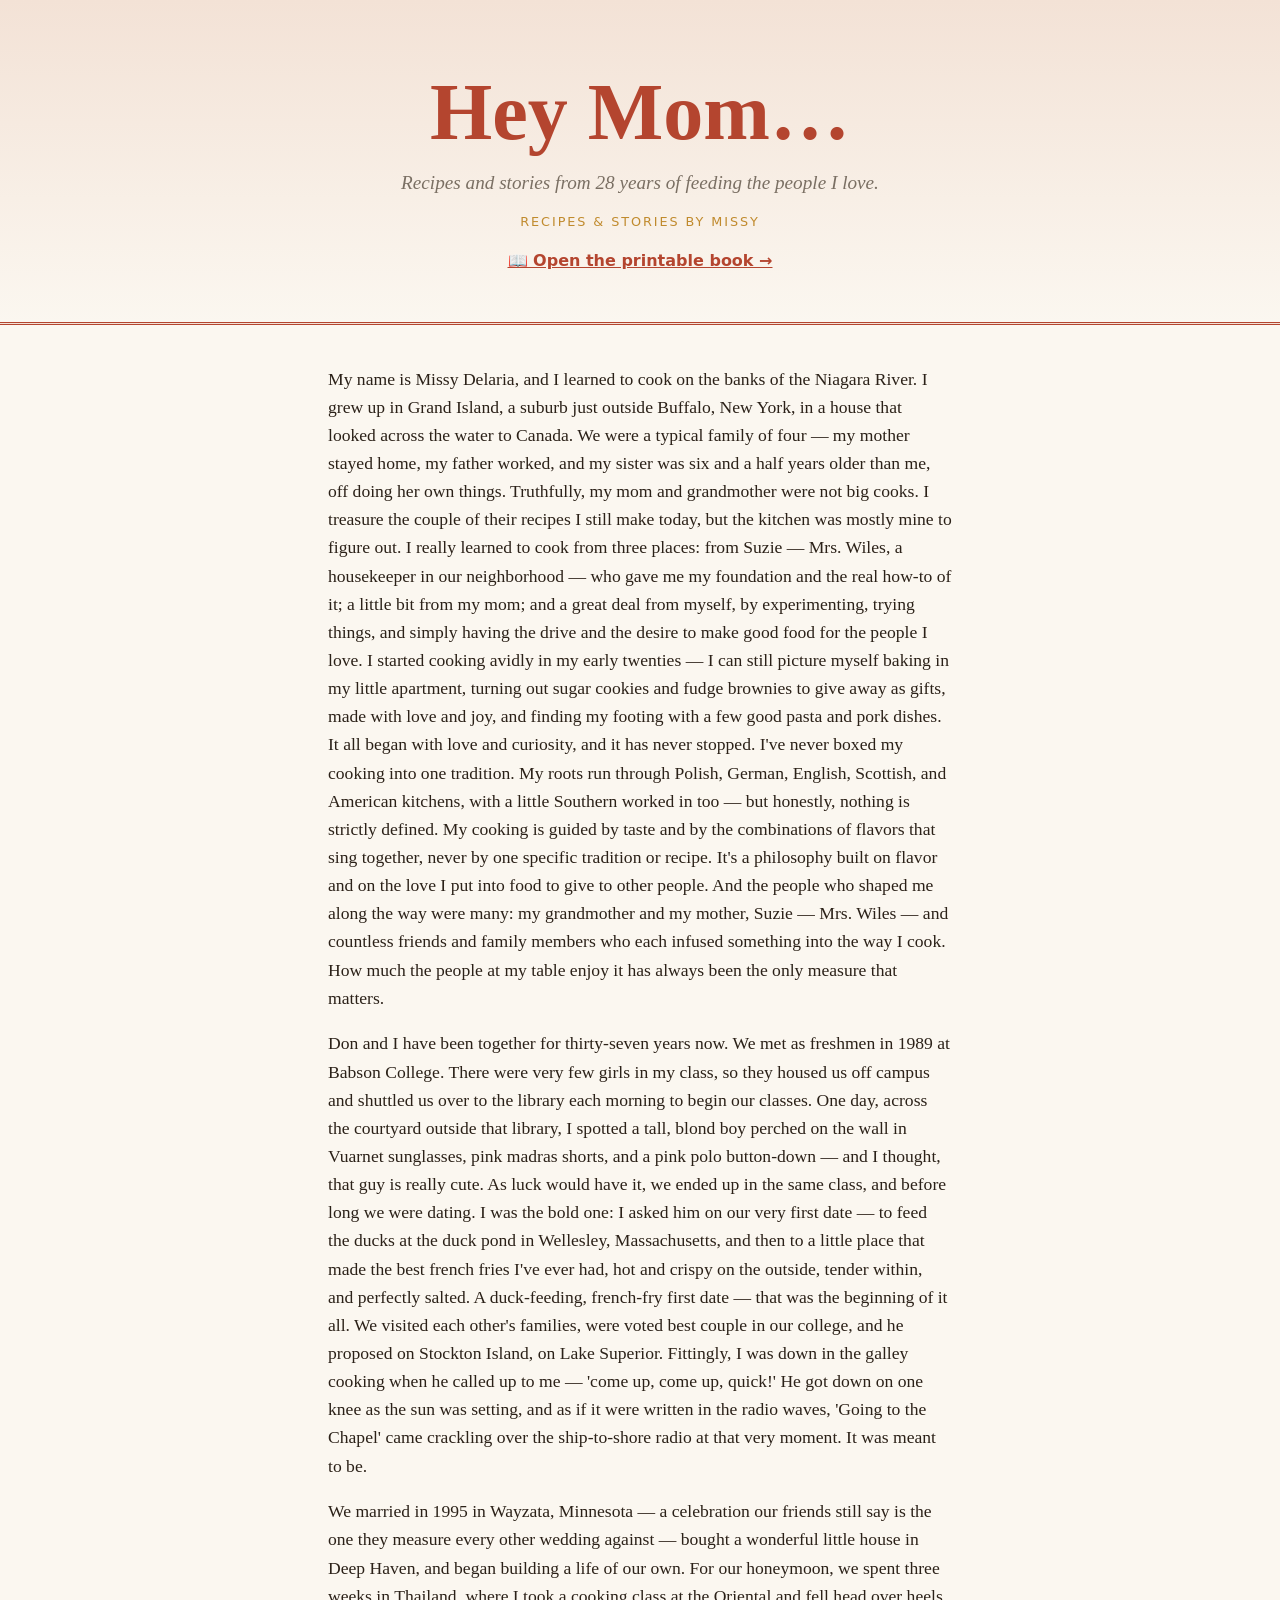
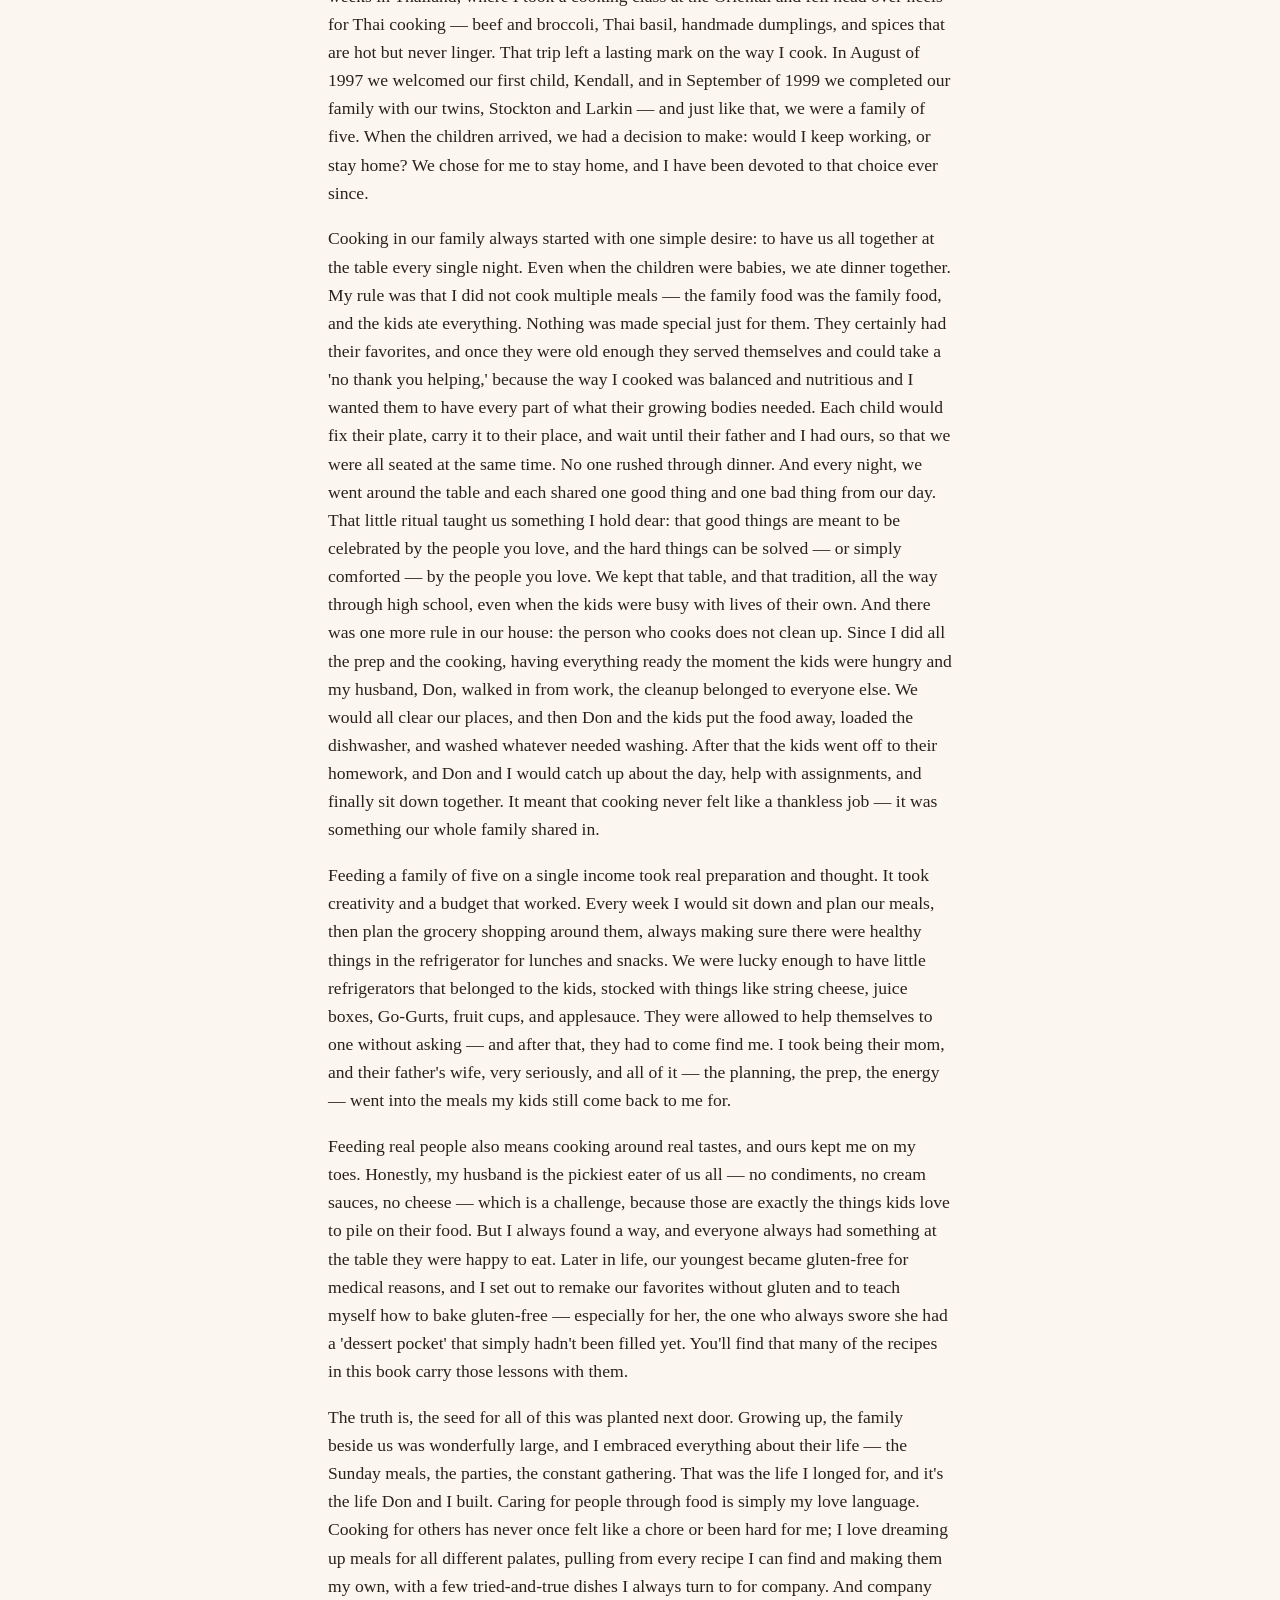
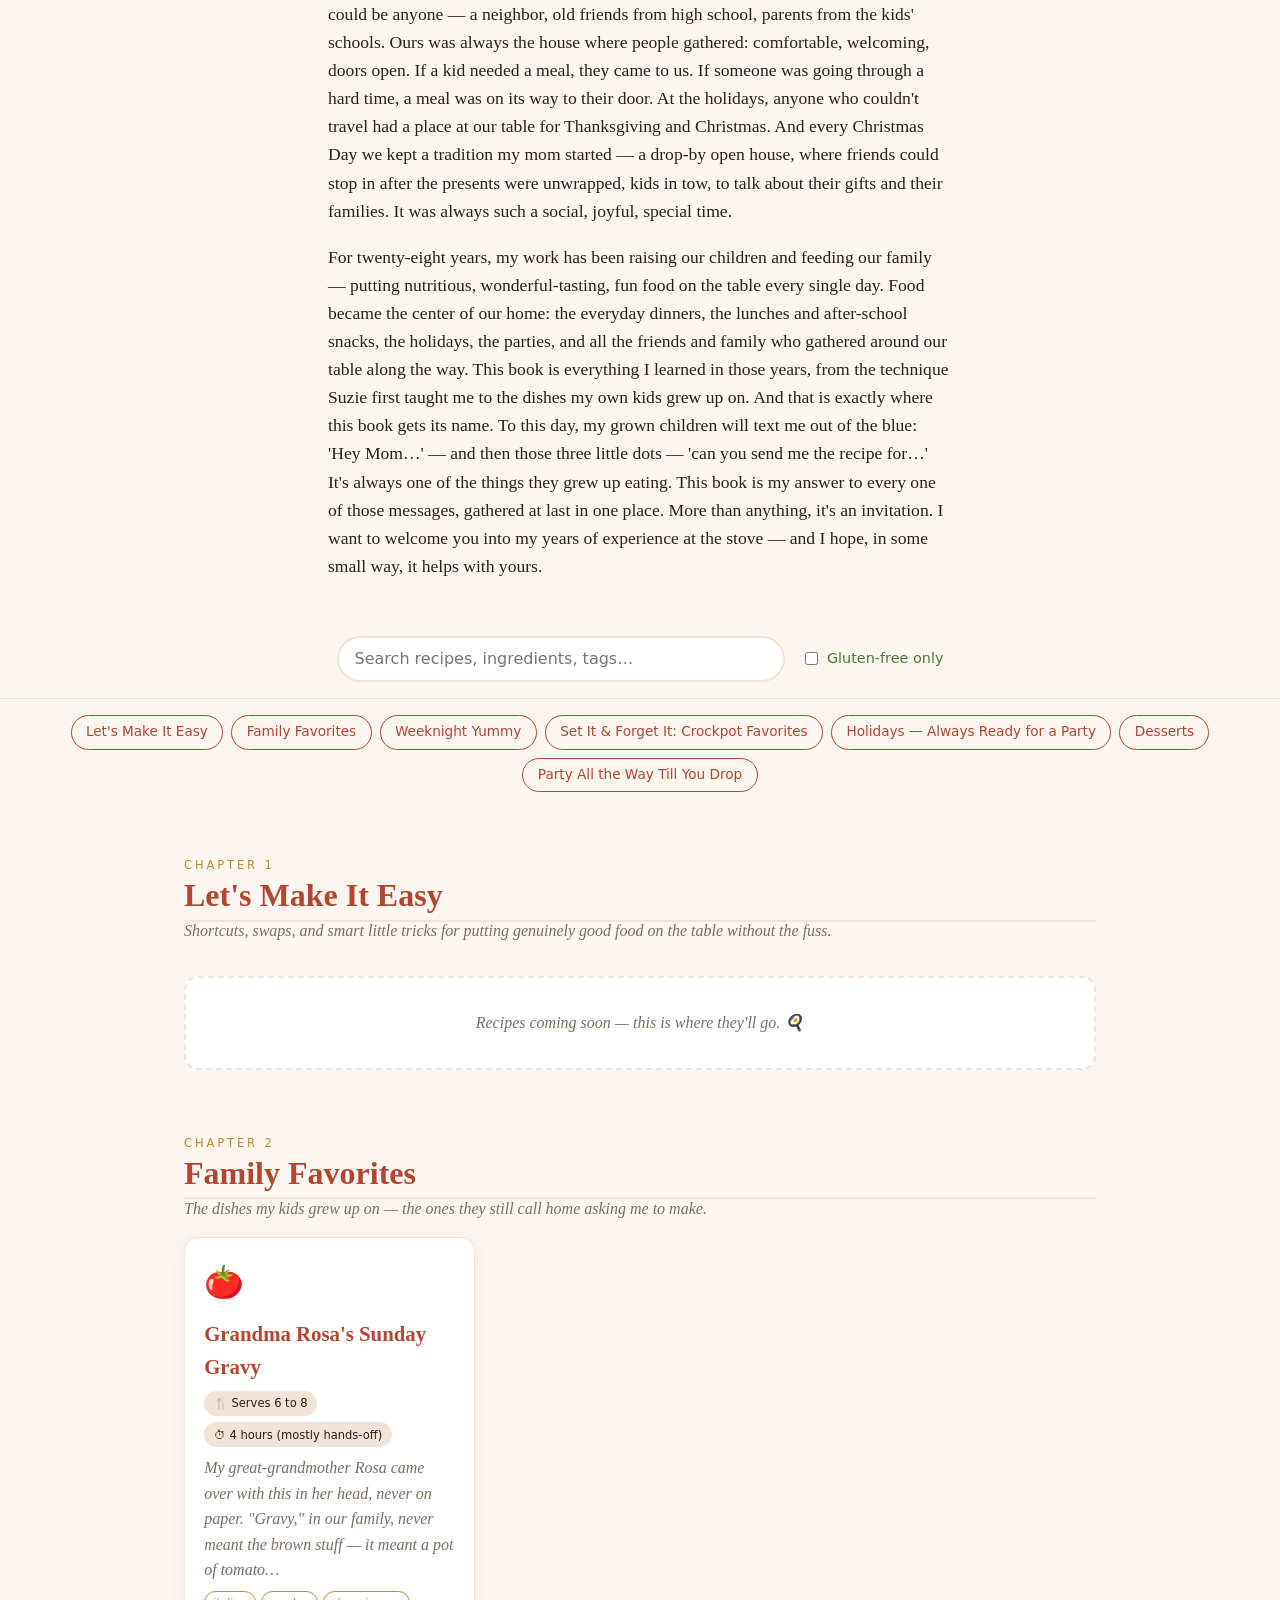
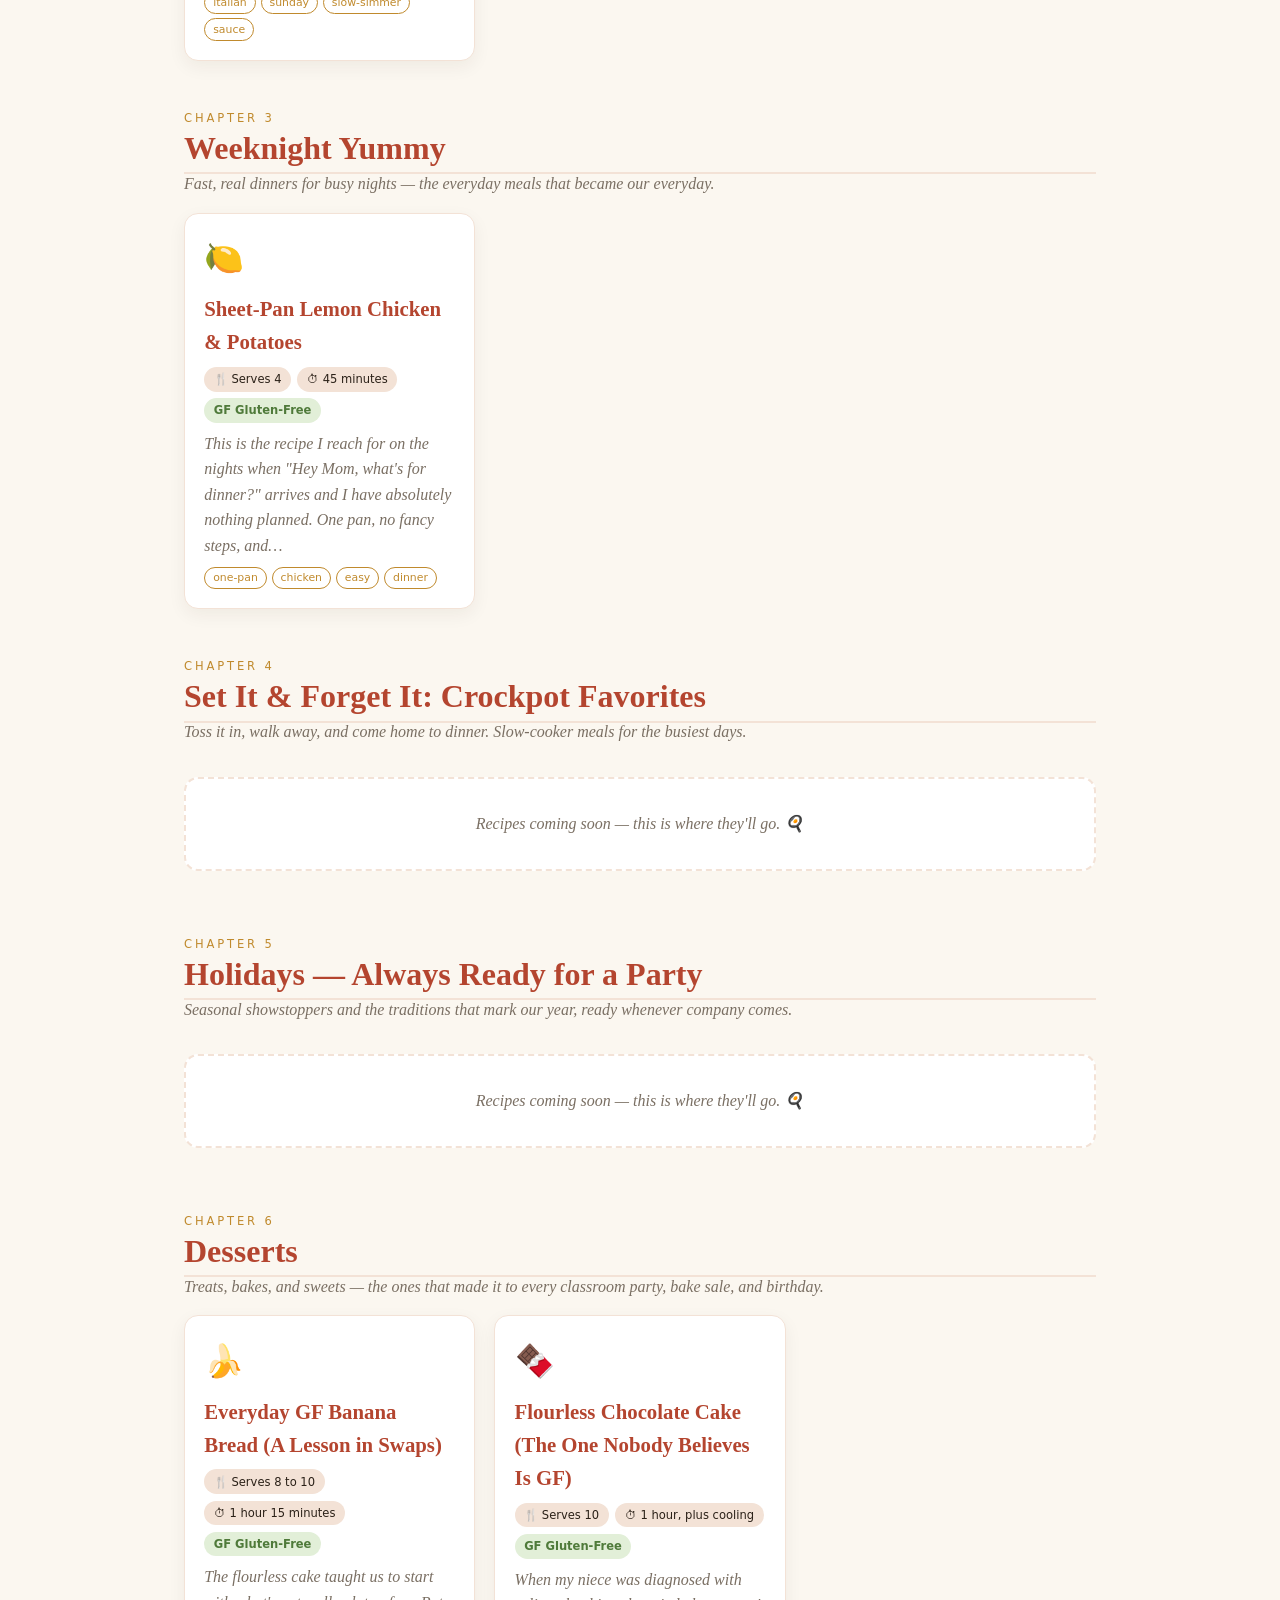
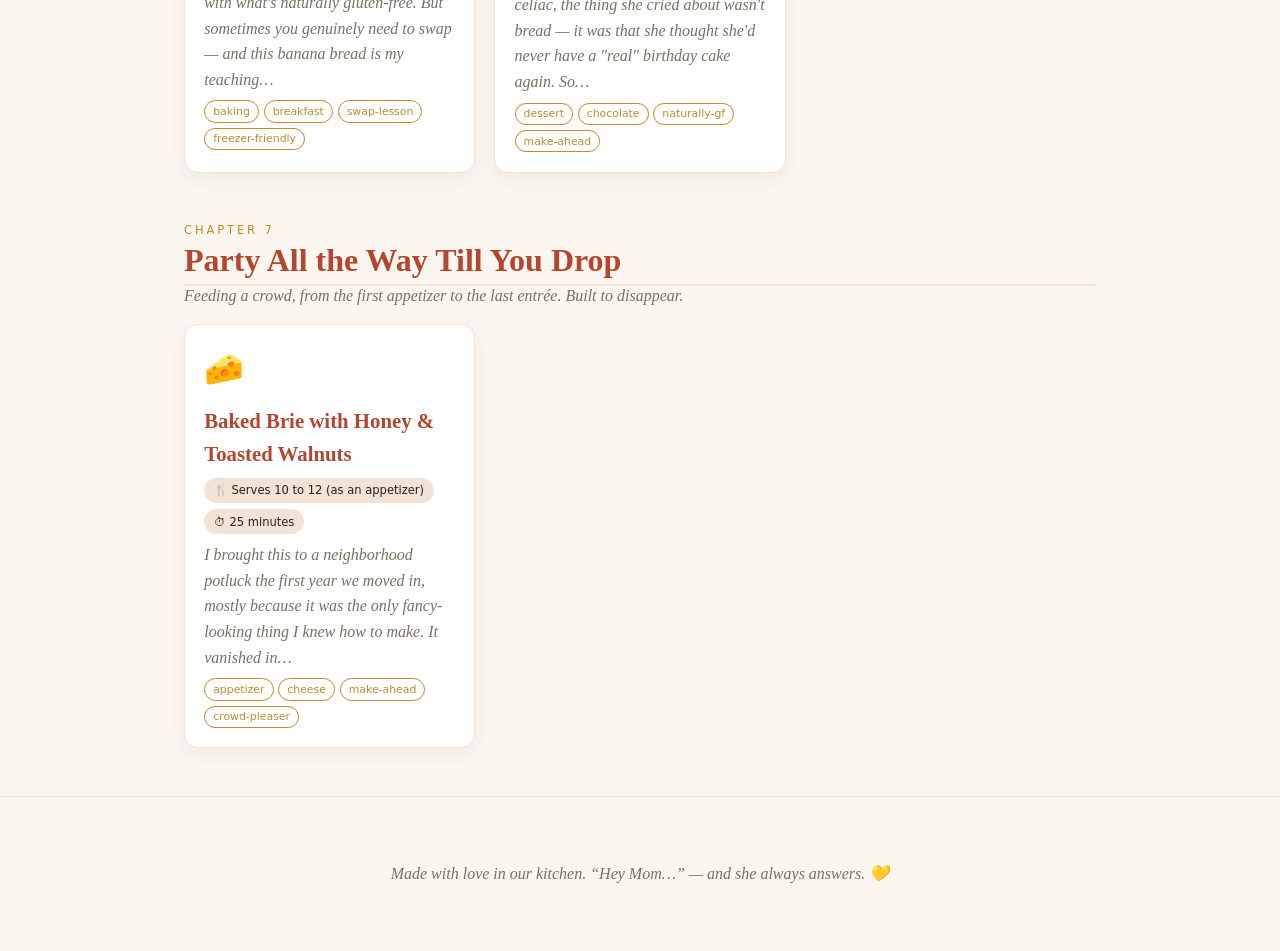
==== commit 55a3a577: "Add 'Set It & Forget It' crockpot chapter to the cookbook" ====
--- a/docs/index.html
+++ b/docs/index.html
@@ -21,10 +21,10 @@
   <label class="gf-toggle"><input type="checkbox" id="gf-only"> Gluten-free only</label>
 </div>
 
-<nav class="section-nav"><a href="#let-s-make-it-easy">Let&#x27;s Make It Easy</a><a href="#family-favorites">Family Favorites</a><a href="#weeknight-yummy">Weeknight Yummy</a><a href="#holidays-always-ready-for-a-party">Holidays — Always Ready for a Party</a><a href="#desserts">Desserts</a><a href="#party-all-the-way-till-you-drop">Party All the Way Till You Drop</a></nav>
+<nav class="section-nav"><a href="#let-s-make-it-easy">Let&#x27;s Make It Easy</a><a href="#family-favorites">Family Favorites</a><a href="#weeknight-yummy">Weeknight Yummy</a><a href="#set-it-forget-it-crockpot-favorites">Set It &amp; Forget It: Crockpot Favorites</a><a href="#holidays-always-ready-for-a-party">Holidays — Always Ready for a Party</a><a href="#desserts">Desserts</a><a href="#party-all-the-way-till-you-drop">Party All the Way Till You Drop</a></nav>
 
 <main>
-<section class="sec-block" id="let-s-make-it-easy"><p class="chapter-no">Chapter 1</p><h2>Let&#x27;s Make It Easy</h2><p class="sec-blurb">Shortcuts, swaps, and smart little tricks for putting genuinely good food on the table without the fuss.</p><div class="card-grid"><p class="coming-soon">Recipes coming soon — this is where they'll go. 🍳</p></div></section><section class="sec-block" id="family-favorites"><p class="chapter-no">Chapter 2</p><h2>Family Favorites</h2><p class="sec-blurb">The dishes my kids grew up on — the ones they still call home asking me to make.</p><div class="card-grid"><details class="card" data-gf="false" data-search="grandma rosa&#x27;s sunday gravy family favorites italian sunday slow-simmer sauce comfort"><summary><span class="card-hero">🍅</span><span class="card-title">Grandma Rosa&#x27;s Sunday Gravy</span><span class="card-meta"><span class="meta-chip">🍴 Serves 6 to 8</span><span class="meta-chip">⏱ 4 hours (mostly hands-off)</span></span><span class="card-teaser">My great-grandmother Rosa came over with this in her head, never on paper. &quot;Gravy,&quot; in our family, never meant the brown stuff — it meant a pot of tomato…</span><span class="tag-row"><span class="tag">italian</span><span class="tag">sunday</span><span class="tag">slow-simmer</span><span class="tag">sauce</span></span></summary><div class="card-body"><div class="story"><p>My great-grandmother Rosa came over with this in her head, never on paper. &quot;Gravy,&quot; in our family, never meant the brown stuff — it meant a pot of tomato sauce simmering with meat from before church until after. The whole house smelled like Sunday. The rule she gave my mother, who gave it to me, was this: never rush the gravy, and always taste it with bread you&#x27;ve torn, not cut. I have no idea why the bread has to be torn. I do it anyway.</p></div><div class="cook"><div class="ingredients"><h3>Ingredients</h3><ul><li>2 tablespoons olive oil</li><li>1 lb pork spare ribs or a pork shoulder chunk</li><li>6 Italian sausages</li><li>1 onion, finely chopped</li><li>4 cloves garlic, minced</li><li>2 tablespoons tomato paste</li><li>2 (28 oz) cans whole peeled tomatoes, crushed by hand</li><li>1 cup water (swirl it in the cans to get every bit)</li><li>2 teaspoons salt, plus more to taste</li><li>A small handful of fresh basil</li><li>A pinch of sugar, only if the tomatoes are sharp</li></ul></div><div class="steps"><h3>Steps</h3><ol><li>Heat the oil in a heavy pot. Brown the pork and sausage on all sides, then set them aside. Don&#x27;t crowd the pot.</li><li>Lower the heat. Cook the onion in the drippings until soft and golden, about 8 minutes, then add the garlic for one more minute.</li><li>Stir in the tomato paste and let it darken for a minute or two — this is where the deep flavor hides.</li><li>Add the crushed tomatoes, the swirl water, and the salt. Return the meat to the pot.</li><li>Bring to a bare bubble, then drop to the lowest simmer. Partly cover and cook 3 to 4 hours, stirring now and then so the bottom doesn&#x27;t catch.</li><li>Pull the meat out, tear the basil in, taste, and adjust salt (and that pinch of sugar if needed). Serve the sauce over pasta and the meat on a platter alongside.</li></ol></div></div><div class="make-your-own"><h3>✨ Make It Your Own</h3><ul><li>No pork? Use beef short ribs, meatballs, or skip the meat entirely and add mushrooms for body.</li><li>Want it weeknight-fast? Brown just the sausage, skip the long braise, and simmer 45 minutes.</li><li>We like it smooth; my sister likes it chunky. Blend half, or none, to your taste.</li><li>A parmesan rind dropped in while it simmers adds a savory depth that&#x27;s hard to name and easy to love.</li></ul></div><div class="notes"><h3>Notes</h3><p>This freezes beautifully. I make a double batch and freeze flat in bags so a Sunday dinner is never more than a reheat away.</p></div></div></details></div></section><section class="sec-block" id="weeknight-yummy"><p class="chapter-no">Chapter 3</p><h2>Weeknight Yummy</h2><p class="sec-blurb">Fast, real dinners for busy nights — the everyday meals that became our everyday.</p><div class="card-grid"><details class="card" data-gf="true" data-search="sheet-pan lemon chicken &amp; potatoes weeknight yummy one-pan chicken easy dinner kid-friendly"><summary><span class="card-hero">🍋</span><span class="card-title">Sheet-Pan Lemon Chicken &amp; Potatoes</span><span class="card-meta"><span class="meta-chip">🍴 Serves 4</span><span class="meta-chip">⏱ 45 minutes</span><span class="meta-chip gf">GF Gluten-Free</span></span><span class="card-teaser">This is the recipe I reach for on the nights when &quot;Hey Mom, what&#x27;s for dinner?&quot; arrives and I have absolutely nothing planned. One pan, no fancy steps, and…</span><span class="tag-row"><span class="tag">one-pan</span><span class="tag">chicken</span><span class="tag">easy</span><span class="tag">dinner</span></span></summary><div class="card-body"><div class="story"><p>This is the recipe I reach for on the nights when &quot;Hey Mom, what&#x27;s for dinner?&quot; arrives and I have absolutely nothing planned. One pan, no fancy steps, and the oven does the work while I referee homework. It has saved more weeknights than I can count, and it tastes like I tried much harder than I did.</p></div><div class="cook"><div class="ingredients"><h3>Ingredients</h3><ul><li>6 bone-in, skin-on chicken thighs</li><li>1.5 lbs baby potatoes, halved</li><li>1 lemon (half juiced, half sliced into thin rounds)</li><li>3 tablespoons olive oil</li><li>4 cloves garlic, smashed</li><li>1 teaspoon dried oregano</li><li>1 teaspoon salt</li><li>Plenty of black pepper</li><li>A handful of fresh parsley, chopped, to finish</li></ul></div><div class="steps"><h3>Steps</h3><ol><li>Heat the oven to 425°F (220°C).</li><li>On a large sheet pan, toss the potatoes with 2 tablespoons oil, half the garlic, salt, and pepper. Push them to the edges.</li><li>Rub the chicken with the remaining oil, oregano, lemon juice, salt, and pepper. Nestle it skin-side up in the middle, tuck the lemon slices and remaining garlic around it.</li><li>Roast 35 to 40 minutes, until the chicken reads 175°F and the skin is crisp and the potatoes are tender.</li><li>Scatter parsley over the top and bring the whole pan to the table.</li></ol></div></div><div class="make-your-own"><h3>✨ Make It Your Own</h3><ul><li>Swap the potatoes for any sturdy vegetable — carrots, fennel, green beans (add green beans in the last 15 minutes so they don&#x27;t shrivel).</li><li>Boneless thighs work too; just check them at 25 minutes.</li><li>Make it Greek with a handful of olives and a crumble of feta at the end, or Moroccan with a teaspoon of cumin and a pinch of cinnamon.</li><li>This is already gluten-free — serve it with crusty bread only if your table can have it.</li></ul></div><div class="notes"><h3>Notes</h3><p>The lemon slices get a little crispy and caramelized in the oven. The kids fight over them. Make extra.</p></div></div></details></div></section><section class="sec-block" id="holidays-always-ready-for-a-party"><p class="chapter-no">Chapter 4</p><h2>Holidays — Always Ready for a Party</h2><p class="sec-blurb">Seasonal showstoppers and the traditions that mark our year, ready whenever company comes.</p><div class="card-grid"><p class="coming-soon">Recipes coming soon — this is where they'll go. 🍳</p></div></section><section class="sec-block" id="desserts"><p class="chapter-no">Chapter 5</p><h2>Desserts</h2><p class="sec-blurb">Treats, bakes, and sweets — the ones that made it to every classroom party, bake sale, and birthday.</p><div class="card-grid"><details class="card" data-gf="true" data-search="everyday gf banana bread (a lesson in swaps) desserts baking breakfast swap-lesson freezer-friendly kid-friendly"><summary><span class="card-hero">🍌</span><span class="card-title">Everyday GF Banana Bread (A Lesson in Swaps)</span><span class="card-meta"><span class="meta-chip">🍴 Serves 8 to 10</span><span class="meta-chip">⏱ 1 hour 15 minutes</span><span class="meta-chip gf">GF Gluten-Free</span></span><span class="card-teaser">The flourless cake taught us to start with what&#x27;s naturally gluten-free. But sometimes you genuinely need to swap — and this banana bread is my teaching…</span><span class="tag-row"><span class="tag">baking</span><span class="tag">breakfast</span><span class="tag">swap-lesson</span><span class="tag">freezer-friendly</span></span></summary><div class="card-body"><div class="story"><p>The flourless cake taught us to start with what&#x27;s naturally gluten-free. But sometimes you genuinely need to swap — and this banana bread is my teaching loaf for exactly that. The secret isn&#x27;t one magic flour; it&#x27;s understanding what gluten <em>did</em> in the original recipe (it gave structure and a little chew) and replacing that job, not just the flour. A good 1:1 GF blend that already contains xanthan gum does most of the work. The rest is a few small habits. Once you learn them here, you can convert almost any quick bread, muffin, or pancake in your old recipe box.</p></div><div class="cook"><div class="ingredients"><h3>Ingredients</h3><ul><li>3 very ripe bananas, mashed (the browner, the better)</li><li>1/3 cup melted butter or neutral oil</li><li>3/4 cup brown sugar</li><li>2 large eggs</li><li>1 teaspoon vanilla</li><li>1 3/4 cups gluten-free 1:1 baking flour (one that includes xanthan gum)</li><li>1 teaspoon baking soda</li><li>1/2 teaspoon salt</li><li>1/2 teaspoon cinnamon</li></ul></div><div class="steps"><h3>Steps</h3><ol><li>Heat the oven to 350°F (175°C) and line a loaf pan with parchment.</li><li>Mash the bananas in a big bowl, then stir in the melted butter, brown sugar, eggs, and vanilla.</li><li>Add the GF flour, baking soda, salt, and cinnamon. Stir just until no dry streaks remain — GF batters don&#x27;t get tough, but overmixing still makes them gummy.</li><li><strong>The key teaching:</strong> let the batter rest 10 to 15 minutes before baking. This lets the GF starches hydrate, which is the difference between gritty and tender.</li><li>Pour into the pan and bake 55 to 65 minutes, until a toothpick comes out clean. GF loaves often need a few extra minutes — trust the toothpick, not the clock.</li><li>Cool in the pan 15 minutes, then lift out and cool fully before slicing (slicing warm GF bread makes it crumble).</li></ol></div></div><div class="make-your-own"><h3>✨ Make It Your Own</h3><ul><li><strong>The swap lesson, generalized:</strong> to convert one of your own quick breads, replace the wheat flour 1:1 with a GF blend, add a 10-minute batter rest, and expect a slightly longer bake. That&#x27;s 90% of it.</li><li>Fold in chocolate chips, walnuts, or blueberries.</li><li>No GF blend on hand? A mix of 1 cup oat flour + 3/4 cup almond flour works, though the crumb is denser.</li><li>Make it dairy-free with oil, and confirm your oats/flours are certified GF if needed.</li></ul></div><div class="notes"><h3>Notes</h3><p>Slices freeze perfectly. I wrap them individually so a GF breakfast is one toaster-cycle away on a busy morning.</p></div></div></details><details class="card" data-gf="true" data-search="flourless chocolate cake (the one nobody believes is gf) desserts dessert chocolate naturally-gf make-ahead celebration"><summary><span class="card-hero">🍫</span><span class="card-title">Flourless Chocolate Cake (The One Nobody Believes Is GF)</span><span class="card-meta"><span class="meta-chip">🍴 Serves 10</span><span class="meta-chip">⏱ 1 hour, plus cooling</span><span class="meta-chip gf">GF Gluten-Free</span></span><span class="card-teaser">When my niece was diagnosed with celiac, the thing she cried about wasn&#x27;t bread — it was that she thought she&#x27;d never have a &quot;real&quot; birthday cake again. So…</span><span class="tag-row"><span class="tag">dessert</span><span class="tag">chocolate</span><span class="tag">naturally-gf</span><span class="tag">make-ahead</span></span></summary><div class="card-body"><div class="story"><p>When my niece was diagnosed with celiac, the thing she cried about wasn&#x27;t bread — it was that she thought she&#x27;d never have a &quot;real&quot; birthday cake again. So I went looking, and I learned the most freeing lesson in gluten-free baking: the best GF desserts often aren&#x27;t substitutes at all. This cake never had flour to begin with. She blew out the candles, took one bite, and said &quot;this is better.&quot; It is. This is the first of my gluten-free teachings: start with what&#x27;s naturally gluten-free before you reach for a swap.</p></div><div class="cook"><div class="ingredients"><h3>Ingredients</h3><ul><li>8 oz good dark chocolate (70%), chopped</li><li>1 cup (2 sticks) unsalted butter</li><li>1 1/4 cups granulated sugar</li><li>1/2 teaspoon salt</li><li>1 tablespoon vanilla extract</li><li>6 large eggs</li><li>1 cup unsweetened cocoa powder, plus more for dusting</li></ul></div><div class="steps"><h3>Steps</h3><ol><li>Heat the oven to 350°F (175°C). Butter a 9-inch springform pan and line the bottom with parchment.</li><li>Melt the chocolate and butter together gently — a double boiler or short microwave bursts — and stir smooth.</li><li>Whisk in the sugar, salt, and vanilla. Let it cool for a couple of minutes so it doesn&#x27;t cook the eggs.</li><li>Whisk in the eggs one at a time until the batter is glossy, then sift in the cocoa and fold just until combined.</li><li>Pour into the pan and bake 35 to 40 minutes, until the top is set with a thin crust and the center is just barely firm.</li><li>Cool completely in the pan, then dust with cocoa. It&#x27;s even better the next day.</li></ol></div></div><div class="make-your-own"><h3>✨ Make It Your Own</h3><ul><li>A teaspoon of espresso powder deepens the chocolate without tasting like coffee.</li><li>Add the grated zest of an orange, or a pinch of cinnamon and cayenne for a Mexican-chocolate version.</li><li>Serve with whipped cream and raspberries, or a scoop of ice cream for the kids.</li><li>Naturally gluten-free already — just confirm your cocoa and chocolate are certified GF if cross-contamination is a concern.</li></ul></div><div class="notes"><h3>Notes</h3><p>A clean knife wiped between slices gives those bakery-perfect wedges. Warm the knife under hot water for the cleanest cut.</p></div></div></details></div></section><section class="sec-block" id="party-all-the-way-till-you-drop"><p class="chapter-no">Chapter 6</p><h2>Party All the Way Till You Drop</h2><p class="sec-blurb">Feeding a crowd, from the first appetizer to the last entrée. Built to disappear.</p><div class="card-grid"><details class="card" data-gf="false" data-search="baked brie with honey &amp; toasted walnuts party all the way till you drop appetizer cheese make-ahead crowd-pleaser holiday"><summary><span class="card-hero">🧀</span><span class="card-title">Baked Brie with Honey &amp; Toasted Walnuts</span><span class="card-meta"><span class="meta-chip">🍴 Serves 10 to 12 (as an appetizer)</span><span class="meta-chip">⏱ 25 minutes</span></span><span class="card-teaser">I brought this to a neighborhood potluck the first year we moved in, mostly because it was the only fancy-looking thing I knew how to make. It vanished in…</span><span class="tag-row"><span class="tag">appetizer</span><span class="tag">cheese</span><span class="tag">make-ahead</span><span class="tag">crowd-pleaser</span></span></summary><div class="card-body"><div class="story"><p>I brought this to a neighborhood potluck the first year we moved in, mostly because it was the only fancy-looking thing I knew how to make. It vanished in about nine minutes, and three people asked for the recipe before I had my coat off. It has been my &quot;introduce myself to new people&quot; dish ever since. It looks like effort; it is barely any.</p></div><div class="cook"><div class="ingredients"><h3>Ingredients</h3><ul><li>1 wheel of brie (8 to 12 oz)</li><li>1/3 cup honey</li><li>1/2 cup walnuts, roughly chopped</li><li>2 tablespoons dried cranberries</li><li>A sprig of fresh rosemary, leaves chopped</li><li>Crackers, sliced baguette, and apple slices, to serve</li></ul></div><div class="steps"><h3>Steps</h3><ol><li>Heat the oven to 350°F (175°C). Place the brie on a parchment-lined baking dish (or a small cast-iron skillet for drama).</li><li>Bake 12 to 15 minutes, until the center gives way when you press it gently — soft but not collapsed.</li><li>While it bakes, toast the walnuts in a dry pan until fragrant, about 4 minutes.</li><li>Move the warm brie to a serving board. Drizzle with honey, then pile on the walnuts, cranberries, and rosemary.</li><li>Serve immediately with crackers, bread, and apple slices for dipping and scooping.</li></ol></div></div><div class="make-your-own"><h3>✨ Make It Your Own</h3><ul><li>For a gluten-free spread, serve with seed crackers, apple and pear slices, and cucumber rounds instead of bread.</li><li>Swap the topping with the seasons: figs and balsamic in late summer, hot pepper jelly for a kick, or brown sugar and pecans for a dessert-y version.</li><li>Wrap the whole wheel in puff pastry before baking if you want the showstopper version (not gluten-free).</li></ul></div><div class="notes"><h3>Notes</h3><p>You can assemble the toppings ahead and bake the brie right as guests arrive. Warm cheese waits for no one — serve it the moment it hits the board.</p></div></div></details></div></section>
+<section class="sec-block" id="let-s-make-it-easy"><p class="chapter-no">Chapter 1</p><h2>Let&#x27;s Make It Easy</h2><p class="sec-blurb">Shortcuts, swaps, and smart little tricks for putting genuinely good food on the table without the fuss.</p><div class="card-grid"><p class="coming-soon">Recipes coming soon — this is where they'll go. 🍳</p></div></section><section class="sec-block" id="family-favorites"><p class="chapter-no">Chapter 2</p><h2>Family Favorites</h2><p class="sec-blurb">The dishes my kids grew up on — the ones they still call home asking me to make.</p><div class="card-grid"><details class="card" data-gf="false" data-search="grandma rosa&#x27;s sunday gravy family favorites italian sunday slow-simmer sauce comfort"><summary><span class="card-hero">🍅</span><span class="card-title">Grandma Rosa&#x27;s Sunday Gravy</span><span class="card-meta"><span class="meta-chip">🍴 Serves 6 to 8</span><span class="meta-chip">⏱ 4 hours (mostly hands-off)</span></span><span class="card-teaser">My great-grandmother Rosa came over with this in her head, never on paper. &quot;Gravy,&quot; in our family, never meant the brown stuff — it meant a pot of tomato…</span><span class="tag-row"><span class="tag">italian</span><span class="tag">sunday</span><span class="tag">slow-simmer</span><span class="tag">sauce</span></span></summary><div class="card-body"><div class="story"><p>My great-grandmother Rosa came over with this in her head, never on paper. &quot;Gravy,&quot; in our family, never meant the brown stuff — it meant a pot of tomato sauce simmering with meat from before church until after. The whole house smelled like Sunday. The rule she gave my mother, who gave it to me, was this: never rush the gravy, and always taste it with bread you&#x27;ve torn, not cut. I have no idea why the bread has to be torn. I do it anyway.</p></div><div class="cook"><div class="ingredients"><h3>Ingredients</h3><ul><li>2 tablespoons olive oil</li><li>1 lb pork spare ribs or a pork shoulder chunk</li><li>6 Italian sausages</li><li>1 onion, finely chopped</li><li>4 cloves garlic, minced</li><li>2 tablespoons tomato paste</li><li>2 (28 oz) cans whole peeled tomatoes, crushed by hand</li><li>1 cup water (swirl it in the cans to get every bit)</li><li>2 teaspoons salt, plus more to taste</li><li>A small handful of fresh basil</li><li>A pinch of sugar, only if the tomatoes are sharp</li></ul></div><div class="steps"><h3>Steps</h3><ol><li>Heat the oil in a heavy pot. Brown the pork and sausage on all sides, then set them aside. Don&#x27;t crowd the pot.</li><li>Lower the heat. Cook the onion in the drippings until soft and golden, about 8 minutes, then add the garlic for one more minute.</li><li>Stir in the tomato paste and let it darken for a minute or two — this is where the deep flavor hides.</li><li>Add the crushed tomatoes, the swirl water, and the salt. Return the meat to the pot.</li><li>Bring to a bare bubble, then drop to the lowest simmer. Partly cover and cook 3 to 4 hours, stirring now and then so the bottom doesn&#x27;t catch.</li><li>Pull the meat out, tear the basil in, taste, and adjust salt (and that pinch of sugar if needed). Serve the sauce over pasta and the meat on a platter alongside.</li></ol></div></div><div class="make-your-own"><h3>✨ Make It Your Own</h3><ul><li>No pork? Use beef short ribs, meatballs, or skip the meat entirely and add mushrooms for body.</li><li>Want it weeknight-fast? Brown just the sausage, skip the long braise, and simmer 45 minutes.</li><li>We like it smooth; my sister likes it chunky. Blend half, or none, to your taste.</li><li>A parmesan rind dropped in while it simmers adds a savory depth that&#x27;s hard to name and easy to love.</li></ul></div><div class="notes"><h3>Notes</h3><p>This freezes beautifully. I make a double batch and freeze flat in bags so a Sunday dinner is never more than a reheat away.</p></div></div></details></div></section><section class="sec-block" id="weeknight-yummy"><p class="chapter-no">Chapter 3</p><h2>Weeknight Yummy</h2><p class="sec-blurb">Fast, real dinners for busy nights — the everyday meals that became our everyday.</p><div class="card-grid"><details class="card" data-gf="true" data-search="sheet-pan lemon chicken &amp; potatoes weeknight yummy one-pan chicken easy dinner kid-friendly"><summary><span class="card-hero">🍋</span><span class="card-title">Sheet-Pan Lemon Chicken &amp; Potatoes</span><span class="card-meta"><span class="meta-chip">🍴 Serves 4</span><span class="meta-chip">⏱ 45 minutes</span><span class="meta-chip gf">GF Gluten-Free</span></span><span class="card-teaser">This is the recipe I reach for on the nights when &quot;Hey Mom, what&#x27;s for dinner?&quot; arrives and I have absolutely nothing planned. One pan, no fancy steps, and…</span><span class="tag-row"><span class="tag">one-pan</span><span class="tag">chicken</span><span class="tag">easy</span><span class="tag">dinner</span></span></summary><div class="card-body"><div class="story"><p>This is the recipe I reach for on the nights when &quot;Hey Mom, what&#x27;s for dinner?&quot; arrives and I have absolutely nothing planned. One pan, no fancy steps, and the oven does the work while I referee homework. It has saved more weeknights than I can count, and it tastes like I tried much harder than I did.</p></div><div class="cook"><div class="ingredients"><h3>Ingredients</h3><ul><li>6 bone-in, skin-on chicken thighs</li><li>1.5 lbs baby potatoes, halved</li><li>1 lemon (half juiced, half sliced into thin rounds)</li><li>3 tablespoons olive oil</li><li>4 cloves garlic, smashed</li><li>1 teaspoon dried oregano</li><li>1 teaspoon salt</li><li>Plenty of black pepper</li><li>A handful of fresh parsley, chopped, to finish</li></ul></div><div class="steps"><h3>Steps</h3><ol><li>Heat the oven to 425°F (220°C).</li><li>On a large sheet pan, toss the potatoes with 2 tablespoons oil, half the garlic, salt, and pepper. Push them to the edges.</li><li>Rub the chicken with the remaining oil, oregano, lemon juice, salt, and pepper. Nestle it skin-side up in the middle, tuck the lemon slices and remaining garlic around it.</li><li>Roast 35 to 40 minutes, until the chicken reads 175°F and the skin is crisp and the potatoes are tender.</li><li>Scatter parsley over the top and bring the whole pan to the table.</li></ol></div></div><div class="make-your-own"><h3>✨ Make It Your Own</h3><ul><li>Swap the potatoes for any sturdy vegetable — carrots, fennel, green beans (add green beans in the last 15 minutes so they don&#x27;t shrivel).</li><li>Boneless thighs work too; just check them at 25 minutes.</li><li>Make it Greek with a handful of olives and a crumble of feta at the end, or Moroccan with a teaspoon of cumin and a pinch of cinnamon.</li><li>This is already gluten-free — serve it with crusty bread only if your table can have it.</li></ul></div><div class="notes"><h3>Notes</h3><p>The lemon slices get a little crispy and caramelized in the oven. The kids fight over them. Make extra.</p></div></div></details></div></section><section class="sec-block" id="set-it-forget-it-crockpot-favorites"><p class="chapter-no">Chapter 4</p><h2>Set It &amp; Forget It: Crockpot Favorites</h2><p class="sec-blurb">Toss it in, walk away, and come home to dinner. Slow-cooker meals for the busiest days.</p><div class="card-grid"><p class="coming-soon">Recipes coming soon — this is where they'll go. 🍳</p></div></section><section class="sec-block" id="holidays-always-ready-for-a-party"><p class="chapter-no">Chapter 5</p><h2>Holidays — Always Ready for a Party</h2><p class="sec-blurb">Seasonal showstoppers and the traditions that mark our year, ready whenever company comes.</p><div class="card-grid"><p class="coming-soon">Recipes coming soon — this is where they'll go. 🍳</p></div></section><section class="sec-block" id="desserts"><p class="chapter-no">Chapter 6</p><h2>Desserts</h2><p class="sec-blurb">Treats, bakes, and sweets — the ones that made it to every classroom party, bake sale, and birthday.</p><div class="card-grid"><details class="card" data-gf="true" data-search="everyday gf banana bread (a lesson in swaps) desserts baking breakfast swap-lesson freezer-friendly kid-friendly"><summary><span class="card-hero">🍌</span><span class="card-title">Everyday GF Banana Bread (A Lesson in Swaps)</span><span class="card-meta"><span class="meta-chip">🍴 Serves 8 to 10</span><span class="meta-chip">⏱ 1 hour 15 minutes</span><span class="meta-chip gf">GF Gluten-Free</span></span><span class="card-teaser">The flourless cake taught us to start with what&#x27;s naturally gluten-free. But sometimes you genuinely need to swap — and this banana bread is my teaching…</span><span class="tag-row"><span class="tag">baking</span><span class="tag">breakfast</span><span class="tag">swap-lesson</span><span class="tag">freezer-friendly</span></span></summary><div class="card-body"><div class="story"><p>The flourless cake taught us to start with what&#x27;s naturally gluten-free. But sometimes you genuinely need to swap — and this banana bread is my teaching loaf for exactly that. The secret isn&#x27;t one magic flour; it&#x27;s understanding what gluten <em>did</em> in the original recipe (it gave structure and a little chew) and replacing that job, not just the flour. A good 1:1 GF blend that already contains xanthan gum does most of the work. The rest is a few small habits. Once you learn them here, you can convert almost any quick bread, muffin, or pancake in your old recipe box.</p></div><div class="cook"><div class="ingredients"><h3>Ingredients</h3><ul><li>3 very ripe bananas, mashed (the browner, the better)</li><li>1/3 cup melted butter or neutral oil</li><li>3/4 cup brown sugar</li><li>2 large eggs</li><li>1 teaspoon vanilla</li><li>1 3/4 cups gluten-free 1:1 baking flour (one that includes xanthan gum)</li><li>1 teaspoon baking soda</li><li>1/2 teaspoon salt</li><li>1/2 teaspoon cinnamon</li></ul></div><div class="steps"><h3>Steps</h3><ol><li>Heat the oven to 350°F (175°C) and line a loaf pan with parchment.</li><li>Mash the bananas in a big bowl, then stir in the melted butter, brown sugar, eggs, and vanilla.</li><li>Add the GF flour, baking soda, salt, and cinnamon. Stir just until no dry streaks remain — GF batters don&#x27;t get tough, but overmixing still makes them gummy.</li><li><strong>The key teaching:</strong> let the batter rest 10 to 15 minutes before baking. This lets the GF starches hydrate, which is the difference between gritty and tender.</li><li>Pour into the pan and bake 55 to 65 minutes, until a toothpick comes out clean. GF loaves often need a few extra minutes — trust the toothpick, not the clock.</li><li>Cool in the pan 15 minutes, then lift out and cool fully before slicing (slicing warm GF bread makes it crumble).</li></ol></div></div><div class="make-your-own"><h3>✨ Make It Your Own</h3><ul><li><strong>The swap lesson, generalized:</strong> to convert one of your own quick breads, replace the wheat flour 1:1 with a GF blend, add a 10-minute batter rest, and expect a slightly longer bake. That&#x27;s 90% of it.</li><li>Fold in chocolate chips, walnuts, or blueberries.</li><li>No GF blend on hand? A mix of 1 cup oat flour + 3/4 cup almond flour works, though the crumb is denser.</li><li>Make it dairy-free with oil, and confirm your oats/flours are certified GF if needed.</li></ul></div><div class="notes"><h3>Notes</h3><p>Slices freeze perfectly. I wrap them individually so a GF breakfast is one toaster-cycle away on a busy morning.</p></div></div></details><details class="card" data-gf="true" data-search="flourless chocolate cake (the one nobody believes is gf) desserts dessert chocolate naturally-gf make-ahead celebration"><summary><span class="card-hero">🍫</span><span class="card-title">Flourless Chocolate Cake (The One Nobody Believes Is GF)</span><span class="card-meta"><span class="meta-chip">🍴 Serves 10</span><span class="meta-chip">⏱ 1 hour, plus cooling</span><span class="meta-chip gf">GF Gluten-Free</span></span><span class="card-teaser">When my niece was diagnosed with celiac, the thing she cried about wasn&#x27;t bread — it was that she thought she&#x27;d never have a &quot;real&quot; birthday cake again. So…</span><span class="tag-row"><span class="tag">dessert</span><span class="tag">chocolate</span><span class="tag">naturally-gf</span><span class="tag">make-ahead</span></span></summary><div class="card-body"><div class="story"><p>When my niece was diagnosed with celiac, the thing she cried about wasn&#x27;t bread — it was that she thought she&#x27;d never have a &quot;real&quot; birthday cake again. So I went looking, and I learned the most freeing lesson in gluten-free baking: the best GF desserts often aren&#x27;t substitutes at all. This cake never had flour to begin with. She blew out the candles, took one bite, and said &quot;this is better.&quot; It is. This is the first of my gluten-free teachings: start with what&#x27;s naturally gluten-free before you reach for a swap.</p></div><div class="cook"><div class="ingredients"><h3>Ingredients</h3><ul><li>8 oz good dark chocolate (70%), chopped</li><li>1 cup (2 sticks) unsalted butter</li><li>1 1/4 cups granulated sugar</li><li>1/2 teaspoon salt</li><li>1 tablespoon vanilla extract</li><li>6 large eggs</li><li>1 cup unsweetened cocoa powder, plus more for dusting</li></ul></div><div class="steps"><h3>Steps</h3><ol><li>Heat the oven to 350°F (175°C). Butter a 9-inch springform pan and line the bottom with parchment.</li><li>Melt the chocolate and butter together gently — a double boiler or short microwave bursts — and stir smooth.</li><li>Whisk in the sugar, salt, and vanilla. Let it cool for a couple of minutes so it doesn&#x27;t cook the eggs.</li><li>Whisk in the eggs one at a time until the batter is glossy, then sift in the cocoa and fold just until combined.</li><li>Pour into the pan and bake 35 to 40 minutes, until the top is set with a thin crust and the center is just barely firm.</li><li>Cool completely in the pan, then dust with cocoa. It&#x27;s even better the next day.</li></ol></div></div><div class="make-your-own"><h3>✨ Make It Your Own</h3><ul><li>A teaspoon of espresso powder deepens the chocolate without tasting like coffee.</li><li>Add the grated zest of an orange, or a pinch of cinnamon and cayenne for a Mexican-chocolate version.</li><li>Serve with whipped cream and raspberries, or a scoop of ice cream for the kids.</li><li>Naturally gluten-free already — just confirm your cocoa and chocolate are certified GF if cross-contamination is a concern.</li></ul></div><div class="notes"><h3>Notes</h3><p>A clean knife wiped between slices gives those bakery-perfect wedges. Warm the knife under hot water for the cleanest cut.</p></div></div></details></div></section><section class="sec-block" id="party-all-the-way-till-you-drop"><p class="chapter-no">Chapter 7</p><h2>Party All the Way Till You Drop</h2><p class="sec-blurb">Feeding a crowd, from the first appetizer to the last entrée. Built to disappear.</p><div class="card-grid"><details class="card" data-gf="false" data-search="baked brie with honey &amp; toasted walnuts party all the way till you drop appetizer cheese make-ahead crowd-pleaser holiday"><summary><span class="card-hero">🧀</span><span class="card-title">Baked Brie with Honey &amp; Toasted Walnuts</span><span class="card-meta"><span class="meta-chip">🍴 Serves 10 to 12 (as an appetizer)</span><span class="meta-chip">⏱ 25 minutes</span></span><span class="card-teaser">I brought this to a neighborhood potluck the first year we moved in, mostly because it was the only fancy-looking thing I knew how to make. It vanished in…</span><span class="tag-row"><span class="tag">appetizer</span><span class="tag">cheese</span><span class="tag">make-ahead</span><span class="tag">crowd-pleaser</span></span></summary><div class="card-body"><div class="story"><p>I brought this to a neighborhood potluck the first year we moved in, mostly because it was the only fancy-looking thing I knew how to make. It vanished in about nine minutes, and three people asked for the recipe before I had my coat off. It has been my &quot;introduce myself to new people&quot; dish ever since. It looks like effort; it is barely any.</p></div><div class="cook"><div class="ingredients"><h3>Ingredients</h3><ul><li>1 wheel of brie (8 to 12 oz)</li><li>1/3 cup honey</li><li>1/2 cup walnuts, roughly chopped</li><li>2 tablespoons dried cranberries</li><li>A sprig of fresh rosemary, leaves chopped</li><li>Crackers, sliced baguette, and apple slices, to serve</li></ul></div><div class="steps"><h3>Steps</h3><ol><li>Heat the oven to 350°F (175°C). Place the brie on a parchment-lined baking dish (or a small cast-iron skillet for drama).</li><li>Bake 12 to 15 minutes, until the center gives way when you press it gently — soft but not collapsed.</li><li>While it bakes, toast the walnuts in a dry pan until fragrant, about 4 minutes.</li><li>Move the warm brie to a serving board. Drizzle with honey, then pile on the walnuts, cranberries, and rosemary.</li><li>Serve immediately with crackers, bread, and apple slices for dipping and scooping.</li></ol></div></div><div class="make-your-own"><h3>✨ Make It Your Own</h3><ul><li>For a gluten-free spread, serve with seed crackers, apple and pear slices, and cucumber rounds instead of bread.</li><li>Swap the topping with the seasons: figs and balsamic in late summer, hot pepper jelly for a kick, or brown sugar and pecans for a dessert-y version.</li><li>Wrap the whole wheel in puff pastry before baking if you want the showstopper version (not gluten-free).</li></ul></div><div class="notes"><h3>Notes</h3><p>You can assemble the toppings ahead and bake the brie right as guests arrive. Warm cheese waits for no one — serve it the moment it hits the board.</p></div></div></details></div></section>
 <p class="no-results" id="no-results" hidden>No recipes match that search yet. Try fewer words.</p>
 </main>
 
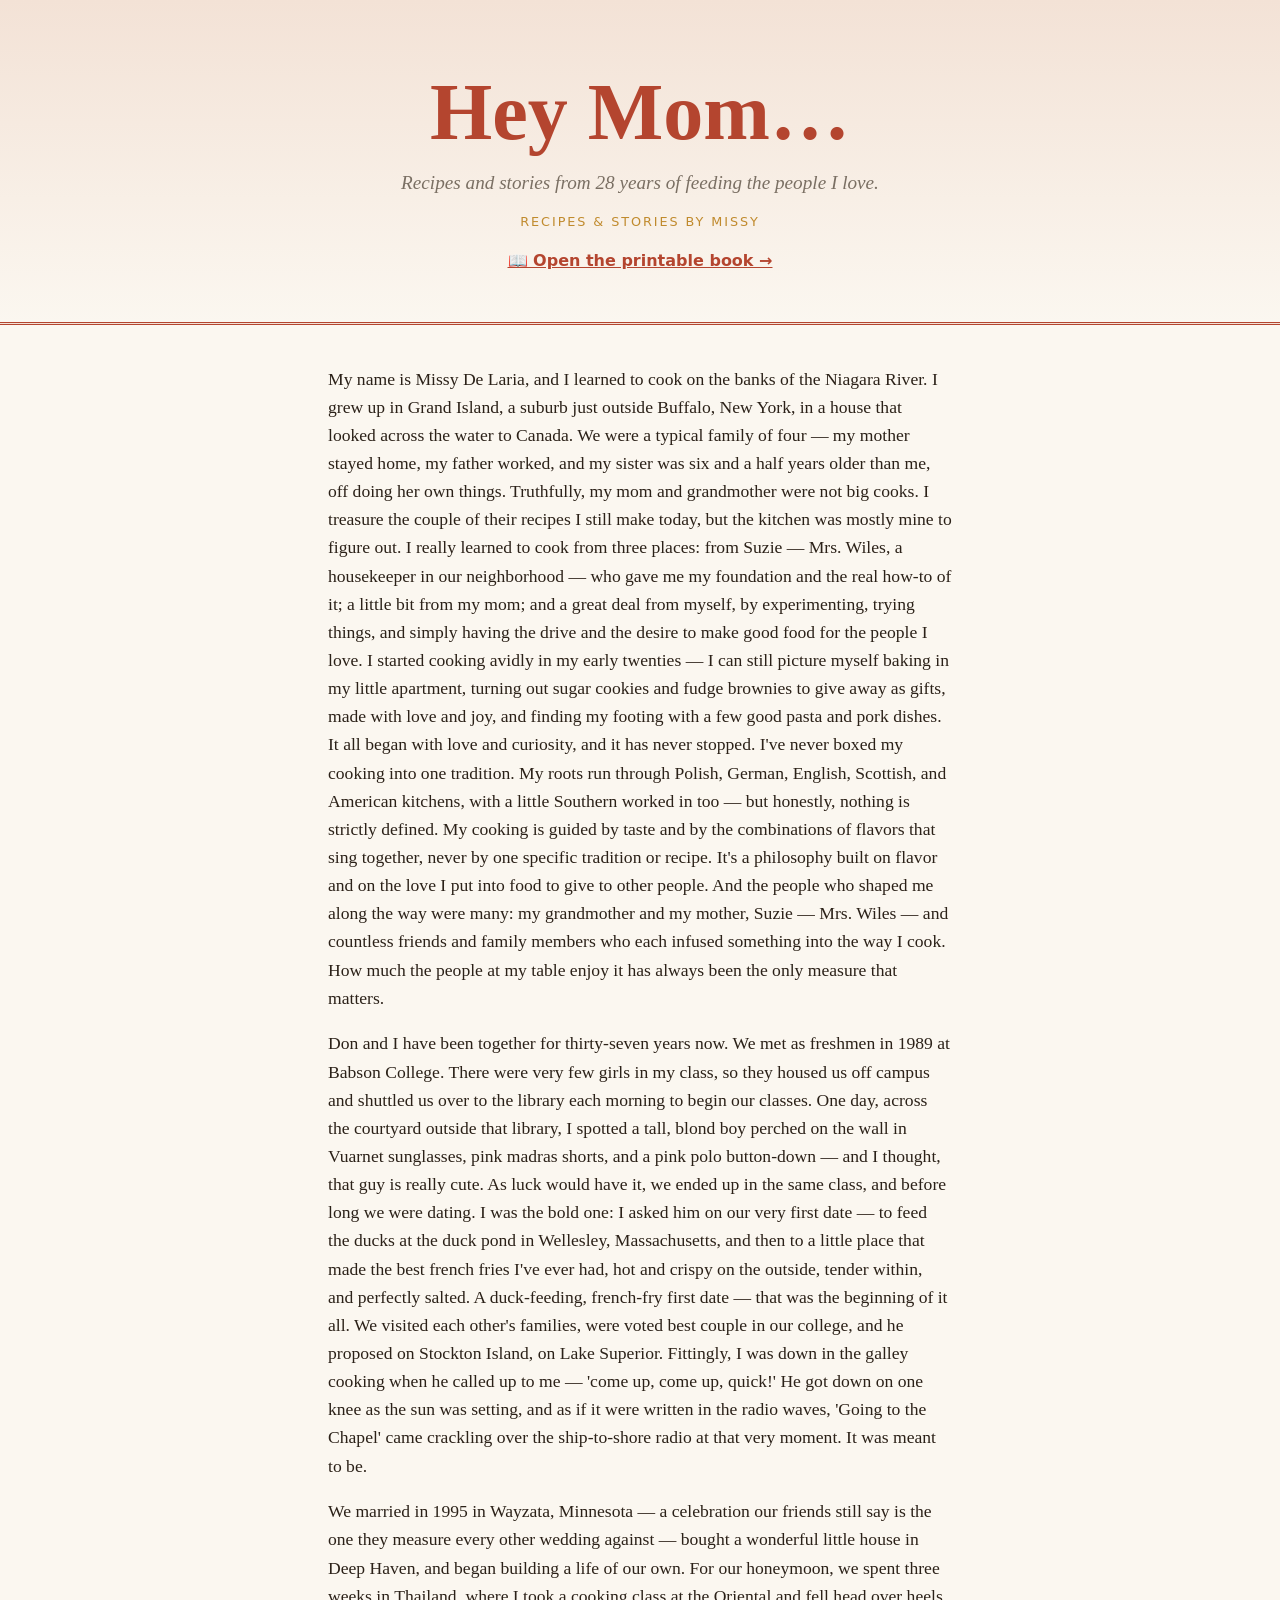
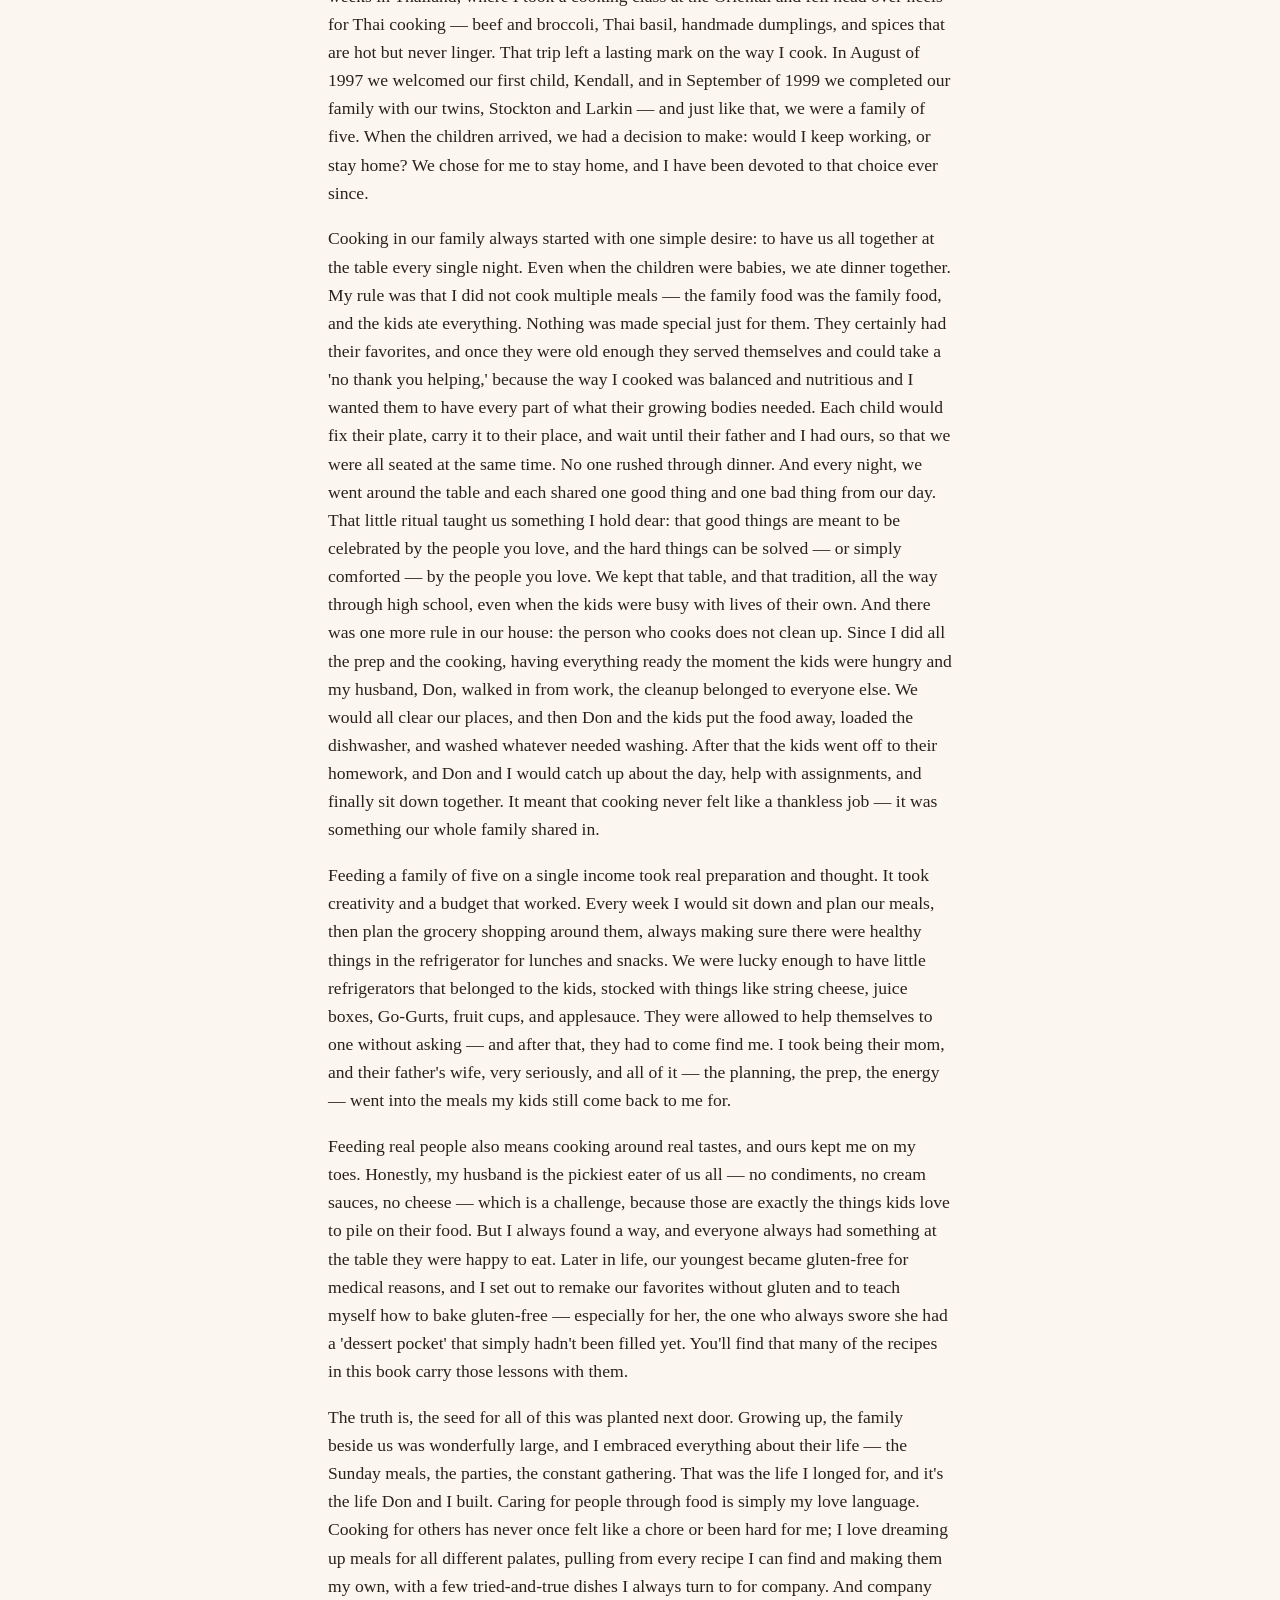
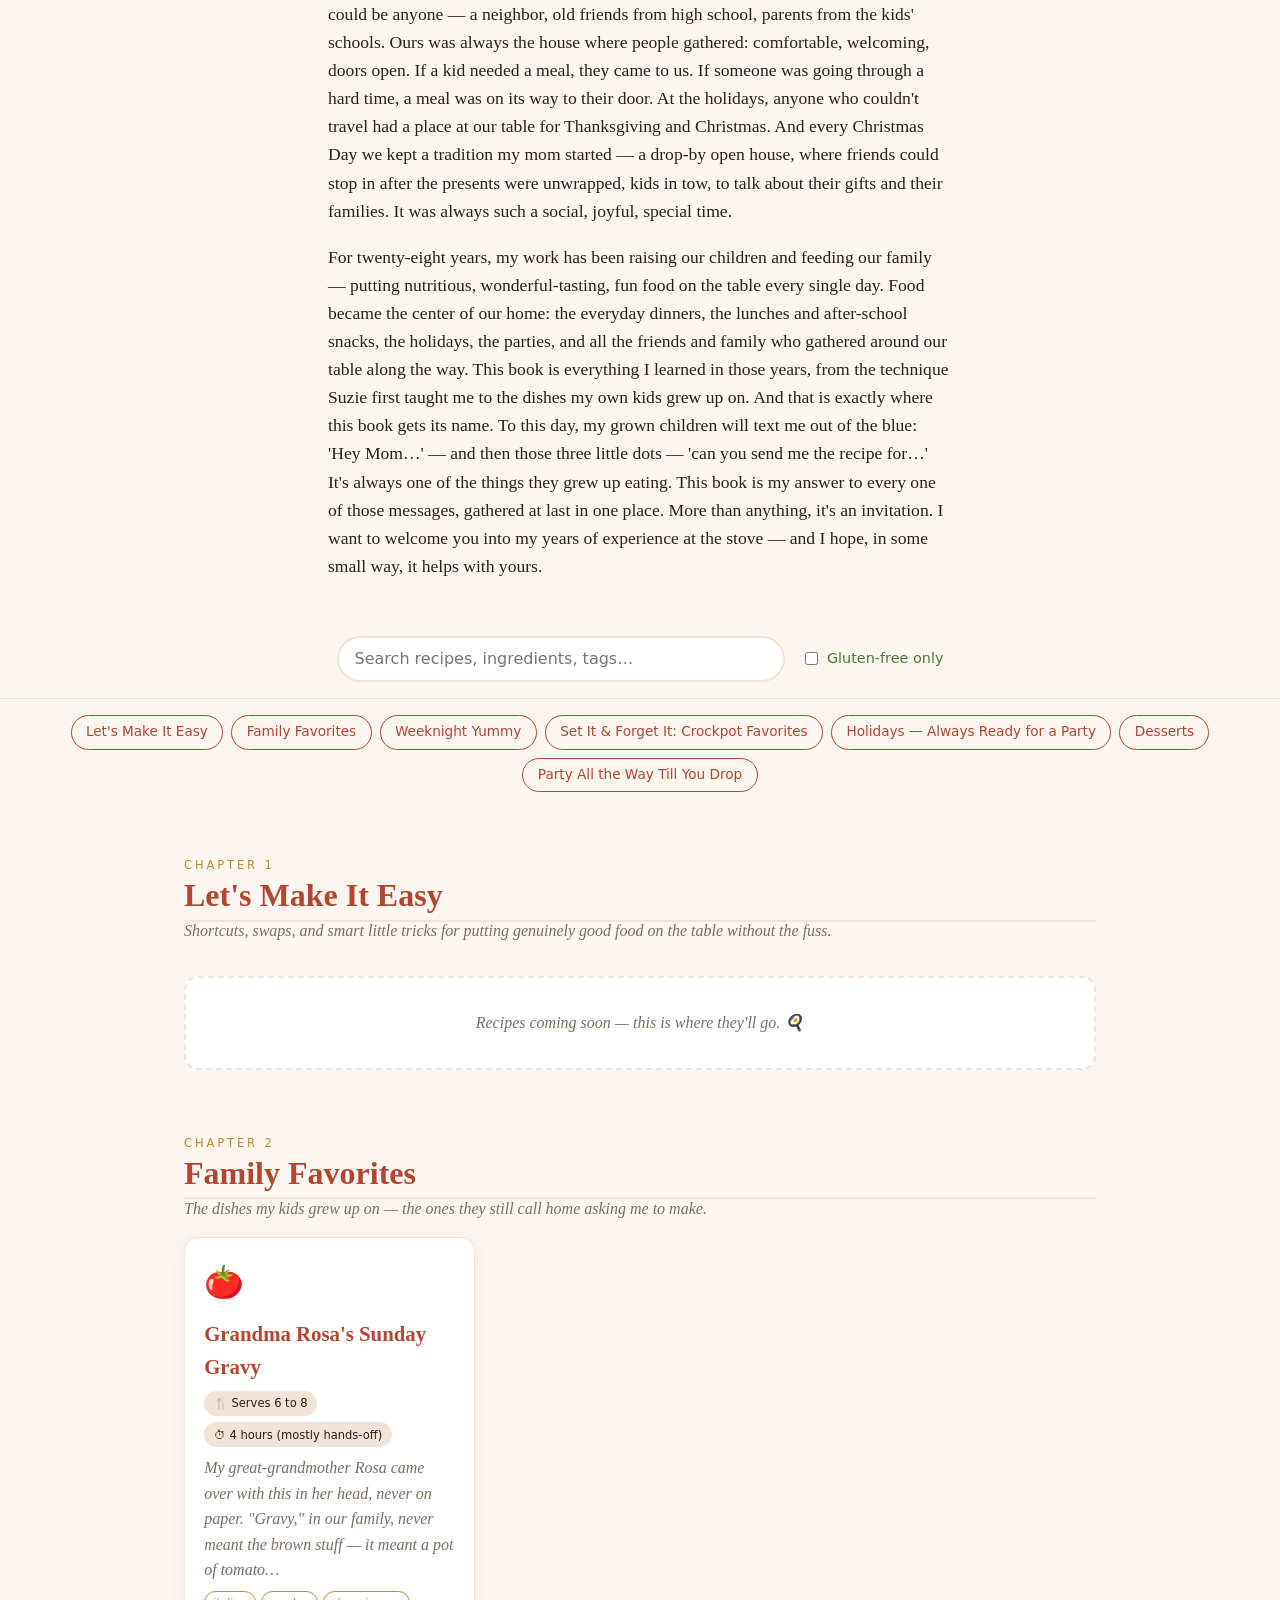
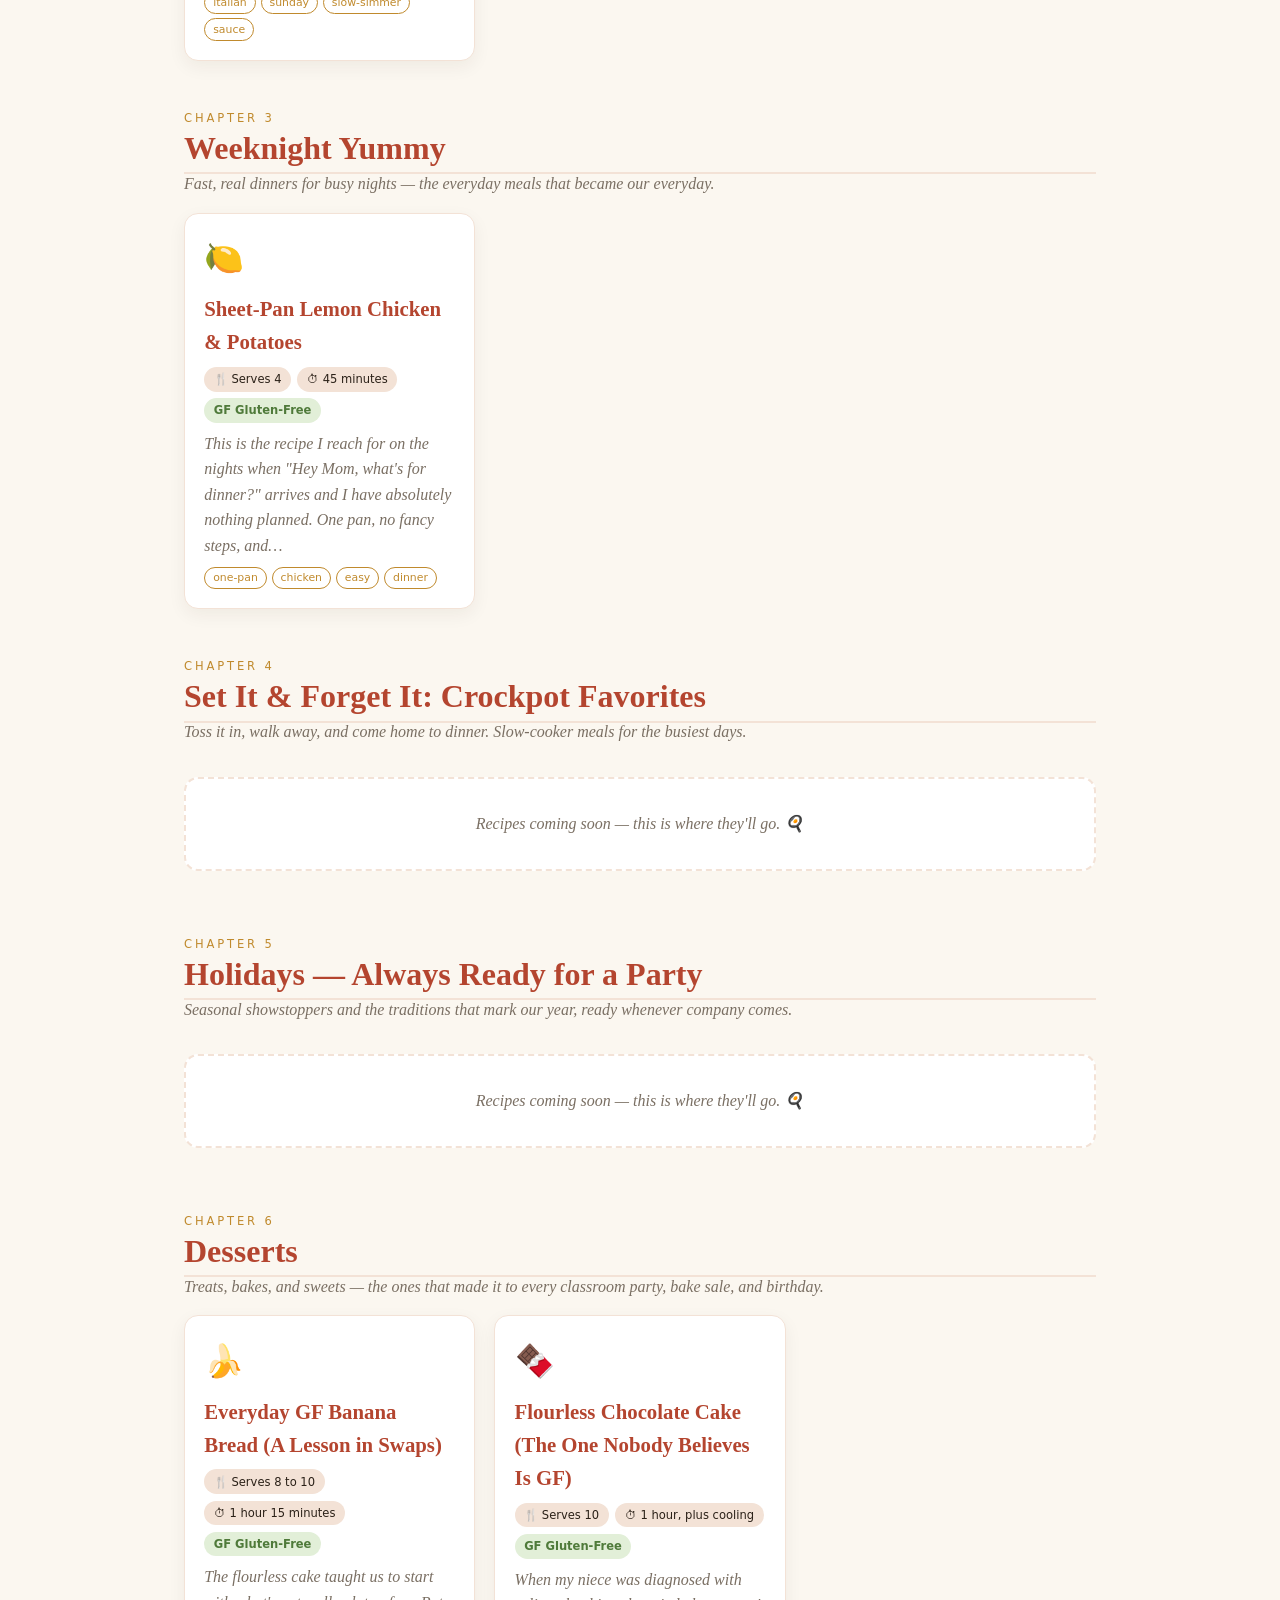
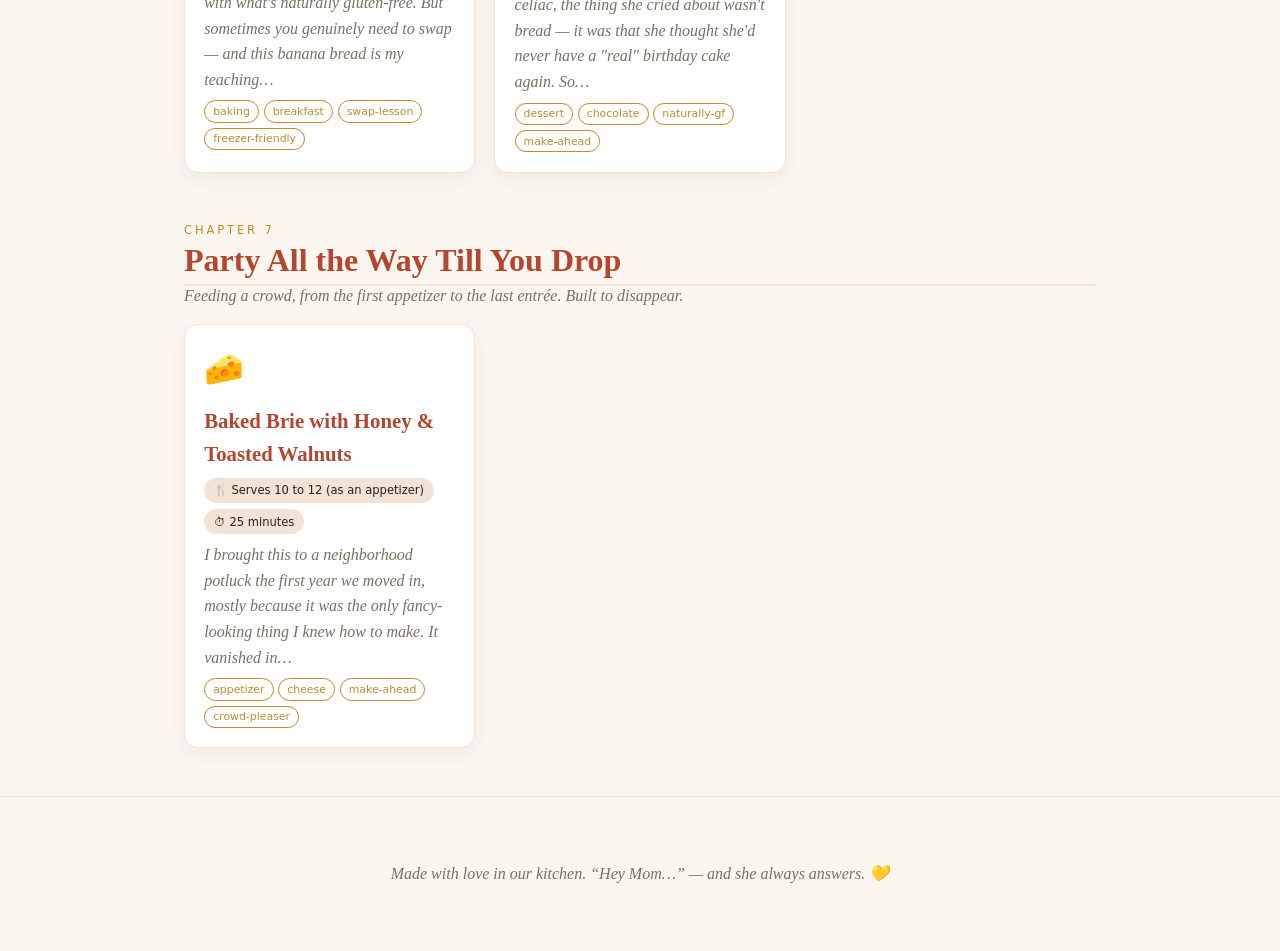
==== commit 5e3eb925: "Fix surname spelling: De Laria (two words)" ====
--- a/docs/index.html
+++ b/docs/index.html
@@ -14,7 +14,7 @@
   <p class="print-link"><a href="book.html">📖 Open the printable book →</a></p>
 </header>
 
-<section class="intro"><p>My name is Missy Delaria, and I learned to cook on the banks of the Niagara River. I grew up in Grand Island, a suburb just outside Buffalo, New York, in a house that looked across the water to Canada. We were a typical family of four — my mother stayed home, my father worked, and my sister was six and a half years older than me, off doing her own things. Truthfully, my mom and grandmother were not big cooks. I treasure the couple of their recipes I still make today, but the kitchen was mostly mine to figure out. I really learned to cook from three places: from Suzie — Mrs. Wiles, a housekeeper in our neighborhood — who gave me my foundation and the real how-to of it; a little bit from my mom; and a great deal from myself, by experimenting, trying things, and simply having the drive and the desire to make good food for the people I love. I started cooking avidly in my early twenties — I can still picture myself baking in my little apartment, turning out sugar cookies and fudge brownies to give away as gifts, made with love and joy, and finding my footing with a few good pasta and pork dishes. It all began with love and curiosity, and it has never stopped. I&#x27;ve never boxed my cooking into one tradition. My roots run through Polish, German, English, Scottish, and American kitchens, with a little Southern worked in too — but honestly, nothing is strictly defined. My cooking is guided by taste and by the combinations of flavors that sing together, never by one specific tradition or recipe. It&#x27;s a philosophy built on flavor and on the love I put into food to give to other people. And the people who shaped me along the way were many: my grandmother and my mother, Suzie — Mrs. Wiles — and countless friends and family members who each infused something into the way I cook. How much the people at my table enjoy it has always been the only measure that matters.</p><p>Don and I have been together for thirty-seven years now. We met as freshmen in 1989 at Babson College. There were very few girls in my class, so they housed us off campus and shuttled us over to the library each morning to begin our classes. One day, across the courtyard outside that library, I spotted a tall, blond boy perched on the wall in Vuarnet sunglasses, pink madras shorts, and a pink polo button-down — and I thought, that guy is really cute. As luck would have it, we ended up in the same class, and before long we were dating. I was the bold one: I asked him on our very first date — to feed the ducks at the duck pond in Wellesley, Massachusetts, and then to a little place that made the best french fries I&#x27;ve ever had, hot and crispy on the outside, tender within, and perfectly salted. A duck-feeding, french-fry first date — that was the beginning of it all. We visited each other&#x27;s families, were voted best couple in our college, and he proposed on Stockton Island, on Lake Superior. Fittingly, I was down in the galley cooking when he called up to me — &#x27;come up, come up, quick!&#x27; He got down on one knee as the sun was setting, and as if it were written in the radio waves, &#x27;Going to the Chapel&#x27; came crackling over the ship-to-shore radio at that very moment. It was meant to be.</p><p>We married in 1995 in Wayzata, Minnesota — a celebration our friends still say is the one they measure every other wedding against — bought a wonderful little house in Deep Haven, and began building a life of our own. For our honeymoon, we spent three weeks in Thailand, where I took a cooking class at the Oriental and fell head over heels for Thai cooking — beef and broccoli, Thai basil, handmade dumplings, and spices that are hot but never linger. That trip left a lasting mark on the way I cook. In August of 1997 we welcomed our first child, Kendall, and in September of 1999 we completed our family with our twins, Stockton and Larkin — and just like that, we were a family of five. When the children arrived, we had a decision to make: would I keep working, or stay home? We chose for me to stay home, and I have been devoted to that choice ever since.</p><p>Cooking in our family always started with one simple desire: to have us all together at the table every single night. Even when the children were babies, we ate dinner together. My rule was that I did not cook multiple meals — the family food was the family food, and the kids ate everything. Nothing was made special just for them. They certainly had their favorites, and once they were old enough they served themselves and could take a &#x27;no thank you helping,&#x27; because the way I cooked was balanced and nutritious and I wanted them to have every part of what their growing bodies needed. Each child would fix their plate, carry it to their place, and wait until their father and I had ours, so that we were all seated at the same time. No one rushed through dinner. And every night, we went around the table and each shared one good thing and one bad thing from our day. That little ritual taught us something I hold dear: that good things are meant to be celebrated by the people you love, and the hard things can be solved — or simply comforted — by the people you love. We kept that table, and that tradition, all the way through high school, even when the kids were busy with lives of their own. And there was one more rule in our house: the person who cooks does not clean up. Since I did all the prep and the cooking, having everything ready the moment the kids were hungry and my husband, Don, walked in from work, the cleanup belonged to everyone else. We would all clear our places, and then Don and the kids put the food away, loaded the dishwasher, and washed whatever needed washing. After that the kids went off to their homework, and Don and I would catch up about the day, help with assignments, and finally sit down together. It meant that cooking never felt like a thankless job — it was something our whole family shared in.</p><p>Feeding a family of five on a single income took real preparation and thought. It took creativity and a budget that worked. Every week I would sit down and plan our meals, then plan the grocery shopping around them, always making sure there were healthy things in the refrigerator for lunches and snacks. We were lucky enough to have little refrigerators that belonged to the kids, stocked with things like string cheese, juice boxes, Go-Gurts, fruit cups, and applesauce. They were allowed to help themselves to one without asking — and after that, they had to come find me. I took being their mom, and their father&#x27;s wife, very seriously, and all of it — the planning, the prep, the energy — went into the meals my kids still come back to me for.</p><p>Feeding real people also means cooking around real tastes, and ours kept me on my toes. Honestly, my husband is the pickiest eater of us all — no condiments, no cream sauces, no cheese — which is a challenge, because those are exactly the things kids love to pile on their food. But I always found a way, and everyone always had something at the table they were happy to eat. Later in life, our youngest became gluten-free for medical reasons, and I set out to remake our favorites without gluten and to teach myself how to bake gluten-free — especially for her, the one who always swore she had a &#x27;dessert pocket&#x27; that simply hadn&#x27;t been filled yet. You&#x27;ll find that many of the recipes in this book carry those lessons with them.</p><p>The truth is, the seed for all of this was planted next door. Growing up, the family beside us was wonderfully large, and I embraced everything about their life — the Sunday meals, the parties, the constant gathering. That was the life I longed for, and it&#x27;s the life Don and I built. Caring for people through food is simply my love language. Cooking for others has never once felt like a chore or been hard for me; I love dreaming up meals for all different palates, pulling from every recipe I can find and making them my own, with a few tried-and-true dishes I always turn to for company. And company could be anyone — a neighbor, old friends from high school, parents from the kids&#x27; schools. Ours was always the house where people gathered: comfortable, welcoming, doors open. If a kid needed a meal, they came to us. If someone was going through a hard time, a meal was on its way to their door. At the holidays, anyone who couldn&#x27;t travel had a place at our table for Thanksgiving and Christmas. And every Christmas Day we kept a tradition my mom started — a drop-by open house, where friends could stop in after the presents were unwrapped, kids in tow, to talk about their gifts and their families. It was always such a social, joyful, special time.</p><p>For twenty-eight years, my work has been raising our children and feeding our family — putting nutritious, wonderful-tasting, fun food on the table every single day. Food became the center of our home: the everyday dinners, the lunches and after-school snacks, the holidays, the parties, and all the friends and family who gathered around our table along the way. This book is everything I learned in those years, from the technique Suzie first taught me to the dishes my own kids grew up on. And that is exactly where this book gets its name. To this day, my grown children will text me out of the blue: &#x27;Hey Mom…&#x27; — and then those three little dots — &#x27;can you send me the recipe for…&#x27; It&#x27;s always one of the things they grew up eating. This book is my answer to every one of those messages, gathered at last in one place. More than anything, it&#x27;s an invitation. I want to welcome you into my years of experience at the stove — and I hope, in some small way, it helps with yours.</p></section>
+<section class="intro"><p>My name is Missy De Laria, and I learned to cook on the banks of the Niagara River. I grew up in Grand Island, a suburb just outside Buffalo, New York, in a house that looked across the water to Canada. We were a typical family of four — my mother stayed home, my father worked, and my sister was six and a half years older than me, off doing her own things. Truthfully, my mom and grandmother were not big cooks. I treasure the couple of their recipes I still make today, but the kitchen was mostly mine to figure out. I really learned to cook from three places: from Suzie — Mrs. Wiles, a housekeeper in our neighborhood — who gave me my foundation and the real how-to of it; a little bit from my mom; and a great deal from myself, by experimenting, trying things, and simply having the drive and the desire to make good food for the people I love. I started cooking avidly in my early twenties — I can still picture myself baking in my little apartment, turning out sugar cookies and fudge brownies to give away as gifts, made with love and joy, and finding my footing with a few good pasta and pork dishes. It all began with love and curiosity, and it has never stopped. I&#x27;ve never boxed my cooking into one tradition. My roots run through Polish, German, English, Scottish, and American kitchens, with a little Southern worked in too — but honestly, nothing is strictly defined. My cooking is guided by taste and by the combinations of flavors that sing together, never by one specific tradition or recipe. It&#x27;s a philosophy built on flavor and on the love I put into food to give to other people. And the people who shaped me along the way were many: my grandmother and my mother, Suzie — Mrs. Wiles — and countless friends and family members who each infused something into the way I cook. How much the people at my table enjoy it has always been the only measure that matters.</p><p>Don and I have been together for thirty-seven years now. We met as freshmen in 1989 at Babson College. There were very few girls in my class, so they housed us off campus and shuttled us over to the library each morning to begin our classes. One day, across the courtyard outside that library, I spotted a tall, blond boy perched on the wall in Vuarnet sunglasses, pink madras shorts, and a pink polo button-down — and I thought, that guy is really cute. As luck would have it, we ended up in the same class, and before long we were dating. I was the bold one: I asked him on our very first date — to feed the ducks at the duck pond in Wellesley, Massachusetts, and then to a little place that made the best french fries I&#x27;ve ever had, hot and crispy on the outside, tender within, and perfectly salted. A duck-feeding, french-fry first date — that was the beginning of it all. We visited each other&#x27;s families, were voted best couple in our college, and he proposed on Stockton Island, on Lake Superior. Fittingly, I was down in the galley cooking when he called up to me — &#x27;come up, come up, quick!&#x27; He got down on one knee as the sun was setting, and as if it were written in the radio waves, &#x27;Going to the Chapel&#x27; came crackling over the ship-to-shore radio at that very moment. It was meant to be.</p><p>We married in 1995 in Wayzata, Minnesota — a celebration our friends still say is the one they measure every other wedding against — bought a wonderful little house in Deep Haven, and began building a life of our own. For our honeymoon, we spent three weeks in Thailand, where I took a cooking class at the Oriental and fell head over heels for Thai cooking — beef and broccoli, Thai basil, handmade dumplings, and spices that are hot but never linger. That trip left a lasting mark on the way I cook. In August of 1997 we welcomed our first child, Kendall, and in September of 1999 we completed our family with our twins, Stockton and Larkin — and just like that, we were a family of five. When the children arrived, we had a decision to make: would I keep working, or stay home? We chose for me to stay home, and I have been devoted to that choice ever since.</p><p>Cooking in our family always started with one simple desire: to have us all together at the table every single night. Even when the children were babies, we ate dinner together. My rule was that I did not cook multiple meals — the family food was the family food, and the kids ate everything. Nothing was made special just for them. They certainly had their favorites, and once they were old enough they served themselves and could take a &#x27;no thank you helping,&#x27; because the way I cooked was balanced and nutritious and I wanted them to have every part of what their growing bodies needed. Each child would fix their plate, carry it to their place, and wait until their father and I had ours, so that we were all seated at the same time. No one rushed through dinner. And every night, we went around the table and each shared one good thing and one bad thing from our day. That little ritual taught us something I hold dear: that good things are meant to be celebrated by the people you love, and the hard things can be solved — or simply comforted — by the people you love. We kept that table, and that tradition, all the way through high school, even when the kids were busy with lives of their own. And there was one more rule in our house: the person who cooks does not clean up. Since I did all the prep and the cooking, having everything ready the moment the kids were hungry and my husband, Don, walked in from work, the cleanup belonged to everyone else. We would all clear our places, and then Don and the kids put the food away, loaded the dishwasher, and washed whatever needed washing. After that the kids went off to their homework, and Don and I would catch up about the day, help with assignments, and finally sit down together. It meant that cooking never felt like a thankless job — it was something our whole family shared in.</p><p>Feeding a family of five on a single income took real preparation and thought. It took creativity and a budget that worked. Every week I would sit down and plan our meals, then plan the grocery shopping around them, always making sure there were healthy things in the refrigerator for lunches and snacks. We were lucky enough to have little refrigerators that belonged to the kids, stocked with things like string cheese, juice boxes, Go-Gurts, fruit cups, and applesauce. They were allowed to help themselves to one without asking — and after that, they had to come find me. I took being their mom, and their father&#x27;s wife, very seriously, and all of it — the planning, the prep, the energy — went into the meals my kids still come back to me for.</p><p>Feeding real people also means cooking around real tastes, and ours kept me on my toes. Honestly, my husband is the pickiest eater of us all — no condiments, no cream sauces, no cheese — which is a challenge, because those are exactly the things kids love to pile on their food. But I always found a way, and everyone always had something at the table they were happy to eat. Later in life, our youngest became gluten-free for medical reasons, and I set out to remake our favorites without gluten and to teach myself how to bake gluten-free — especially for her, the one who always swore she had a &#x27;dessert pocket&#x27; that simply hadn&#x27;t been filled yet. You&#x27;ll find that many of the recipes in this book carry those lessons with them.</p><p>The truth is, the seed for all of this was planted next door. Growing up, the family beside us was wonderfully large, and I embraced everything about their life — the Sunday meals, the parties, the constant gathering. That was the life I longed for, and it&#x27;s the life Don and I built. Caring for people through food is simply my love language. Cooking for others has never once felt like a chore or been hard for me; I love dreaming up meals for all different palates, pulling from every recipe I can find and making them my own, with a few tried-and-true dishes I always turn to for company. And company could be anyone — a neighbor, old friends from high school, parents from the kids&#x27; schools. Ours was always the house where people gathered: comfortable, welcoming, doors open. If a kid needed a meal, they came to us. If someone was going through a hard time, a meal was on its way to their door. At the holidays, anyone who couldn&#x27;t travel had a place at our table for Thanksgiving and Christmas. And every Christmas Day we kept a tradition my mom started — a drop-by open house, where friends could stop in after the presents were unwrapped, kids in tow, to talk about their gifts and their families. It was always such a social, joyful, special time.</p><p>For twenty-eight years, my work has been raising our children and feeding our family — putting nutritious, wonderful-tasting, fun food on the table every single day. Food became the center of our home: the everyday dinners, the lunches and after-school snacks, the holidays, the parties, and all the friends and family who gathered around our table along the way. This book is everything I learned in those years, from the technique Suzie first taught me to the dishes my own kids grew up on. And that is exactly where this book gets its name. To this day, my grown children will text me out of the blue: &#x27;Hey Mom…&#x27; — and then those three little dots — &#x27;can you send me the recipe for…&#x27; It&#x27;s always one of the things they grew up eating. This book is my answer to every one of those messages, gathered at last in one place. More than anything, it&#x27;s an invitation. I want to welcome you into my years of experience at the stove — and I hope, in some small way, it helps with yours.</p></section>
 
 <div class="controls">
   <input type="search" id="search" placeholder="Search recipes, ingredients, tags…" aria-label="Search recipes">
